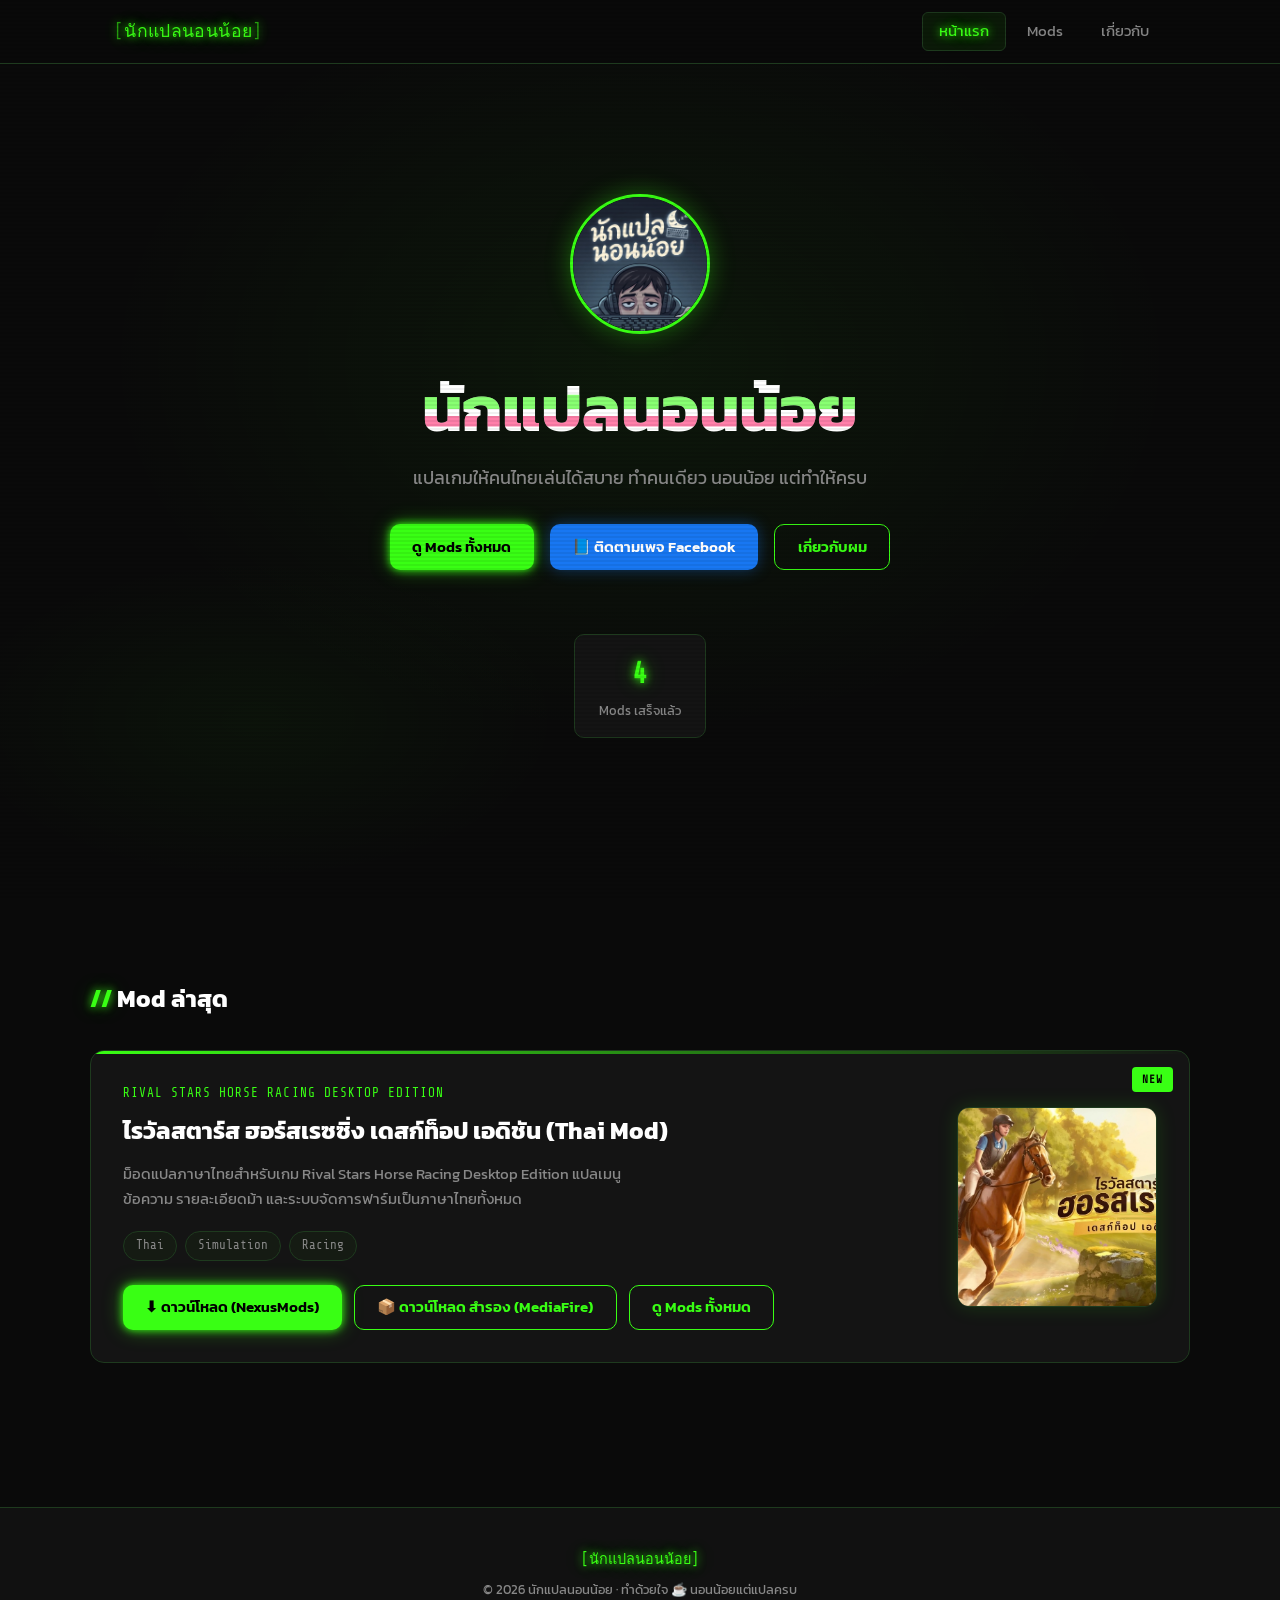
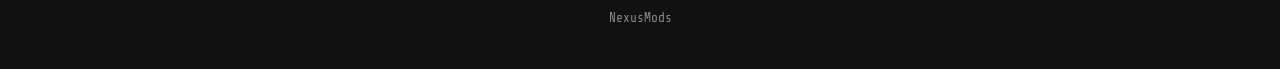
==== index.html @ def5b4ba "Add game" ====
<!doctype html>
<html lang="th">
<head>
  <meta charset="UTF-8">
  <meta name="viewport" content="width=device-width, initial-scale=1">
  <title>นักแปลนอนน้อย | Thai Mod Collection</title>
  <meta name="description" content="รวม Mod ภาษาไทยโดย นักแปลนอนน้อย — แปลเกมให้คนไทยเล่นได้สบาย">
  <meta property="og:title" content="นักแปลนอนน้อย | Thai Mod Collection">
  <meta property="og:description" content="รวม Mod ภาษาไทยโดย นักแปลนอนน้อย">
  <link rel="preconnect" href="https://fonts.googleapis.com">
  <link href="https://fonts.googleapis.com/css2?family=Kanit:wght@300;400;600;700&family=Share+Tech+Mono&display=swap" rel="stylesheet">
  <link rel="stylesheet" href="assets/style.css">
</head>
<body>

  <!-- Scanline overlay -->
  <div class="scanlines" aria-hidden="true"></div>

  <!-- Navbar -->
  <nav id="navbar">
    <div class="nav-inner">
      <a href="index.html" class="nav-logo">
        <span class="logo-bracket">[</span>นักแปลนอนน้อย<span class="logo-bracket">]</span>
      </a>
      <button class="hamburger" id="hamburger" aria-label="เมนู" aria-expanded="false">
        <span></span><span></span><span></span>
      </button>
      <ul class="nav-links" id="nav-links">
        <li><a href="index.html" class="active" id="nav-home">หน้าแรก</a></li>
        <li><a href="mods.html" id="nav-mods">Mods</a></li>
        <li><a href="about.html" id="nav-about">เกี่ยวกับ</a></li>
      </ul>
    </div>
  </nav>

  <!-- Hero -->
  <header class="hero">
    <div class="hero-glitch-bg" aria-hidden="true"></div>
    <div class="hero-content">
      <div class="hero-avatar">
        <div class="avatar-ring">
          <img src="assets/profile.png" alt="นักแปลนอนน้อย" class="avatar-img">
        </div>
      </div>
      <h1 class="hero-title glitch" data-text="นักแปลนอนน้อย">นักแปลนอนน้อย</h1>
      <p class="hero-subtitle">แปลเกมให้คนไทยเล่นได้สบาย ทำคนเดียว นอนน้อย แต่ทำให้ครบ</p>
      <div class="hero-cta">
        <a href="mods.html" class="btn btn-primary" id="hero-mods-btn">ดู Mods ทั้งหมด</a>
        <a href="https://www.facebook.com/profile.php?id=61592087018204&locale=th_TH" target="_blank" rel="noopener" class="btn btn-facebook" id="hero-fb-btn">
          📘 ติดตามเพจ Facebook
        </a>
        <a href="about.html" class="btn btn-outline" id="hero-about-btn">เกี่ยวกับผม</a>
      </div>
    </div>
    <div class="hero-stats" aria-label="สถิติ">
      <div class="stat-box">
        <span class="stat-num">4</span>
        <span class="stat-label">Mods เสร็จแล้ว</span>
      </div>
    </div>
  </header>

  <!-- Featured Mod -->
  <section class="section" id="featured">
    <div class="container">
      <h2 class="section-title"><span class="neon">//</span> Mod ล่าสุด</h2>
      <div class="featured-card">
        <div class="fc-badge">NEW</div>
        <div class="fc-body">
          <p class="fc-game">Rival Stars Horse Racing Desktop Edition</p>
          <h3 class="fc-title">ไรวัลสตาร์ส ฮอร์สเรซซิ่ง เดสก์ท็อป เอดิชัน (Thai Mod)</h3>
          <p class="fc-desc">ม็อดแปลภาษาไทยสำหรับเกม Rival Stars Horse Racing Desktop Edition แปลเมนู ข้อความ รายละเอียดม้า และระบบจัดการฟาร์มเป็นภาษาไทยทั้งหมด</p>
          <div class="fc-tags">
            <span class="tag">Thai</span>
            <span class="tag">Simulation</span>
            <span class="tag">Racing</span>
          </div>
          <div class="fc-actions">
            <a href="https://www.nexusmods.com/mods/1?game_id=10056&published=1"
               target="_blank" rel="noopener" class="btn btn-primary" id="featured-download-btn">
              ⬇ ดาวน์โหลด (NexusMods)
            </a>
            <a href="https://www.mediafire.com/file/6haj1irddgx75v2/RivalStars_ThaiMod_v1.0_Full.zip/file"
               target="_blank" rel="noopener" class="btn btn-outline" id="featured-mediafire-btn">
              📦 ดาวน์โหลด สำรอง (MediaFire)
            </a>
            <a href="mods.html" class="btn btn-outline" id="featured-detail-btn">ดู Mods ทั้งหมด</a>
          </div>
        </div>
        <div class="fc-img-wrap">
          <img src="assets/rival-stars-cover.jpg" alt="ไรวัลสตาร์ส ฮอร์สเรซซิ่ง เดสก์ท็อป เอดิชัน" class="fc-cover-img" loading="lazy">
        </div>
      </div>
    </div>
  </section>

  <!-- Footer -->
  <footer id="site-footer">
    <div class="container footer-inner">
      <p class="footer-brand">[นักแปลนอนน้อย]</p>
      <p class="footer-copy">© 2026 นักแปลนอนน้อย · ทำด้วยใจ ☕ นอนน้อยแต่แปลครบ</p>
      <div class="footer-links">
        <a href="https://www.nexusmods.com/users/YOUR_NEXUS_ID" target="_blank" rel="noopener">NexusMods</a>
      </div>
    </div>
  </footer>

  <script src="assets/script.js"></script>
</body>
</html>
---- assets/style.css ----
/* ===================================================
   นักแปลนอนน้อย — Cyberpunk Neon Green Theme
   =================================================== */

/* ---------- CSS Variables ---------- */
:root {
  --neon: #39ff14;
  --neon-dim: #1aad00;
  --neon-glow: 0 0 8px #39ff14, 0 0 20px #39ff1466;
  --bg: #0a0a0a;
  --bg2: #111111;
  --bg3: #181818;
  --card: #141414;
  --border: #1e3a1e;
  --text: #e0e0e0;
  --text-dim: #888;
  --radius: 10px;
  --nav-h: 64px;
  --font-thai: 'Kanit', sans-serif;
  --font-mono: 'Share Tech Mono', monospace;
  --transition: 0.25s ease;
}

/* ---------- Reset & Base ---------- */
*, *::before, *::after { box-sizing: border-box; margin: 0; padding: 0; }

html { scroll-behavior: smooth; }

body {
  font-family: var(--font-thai);
  background: var(--bg);
  color: var(--text);
  min-height: 100vh;
  overflow-x: hidden;
  line-height: 1.6;
}

/* Scanlines effect */
.scanlines {
  position: fixed;
  inset: 0;
  background: repeating-linear-gradient(
    0deg,
    transparent,
    transparent 2px,
    rgba(0,0,0,0.06) 2px,
    rgba(0,0,0,0.06) 4px
  );
  pointer-events: none;
  z-index: 9999;
}

a { color: inherit; text-decoration: none; }
img { max-width: 100%; display: block; }

/* ---------- Typography ---------- */
.neon {
  color: var(--neon);
  text-shadow: var(--neon-glow);
}

/* ---------- Navbar ---------- */
#navbar {
  position: fixed;
  top: 0; left: 0; right: 0;
  height: var(--nav-h);
  background: rgba(10,10,10,0.92);
  backdrop-filter: blur(12px);
  border-bottom: 1px solid var(--border);
  z-index: 1000;
}

.nav-inner {
  max-width: 1100px;
  margin: 0 auto;
  padding: 0 1.5rem;
  height: 100%;
  display: flex;
  align-items: center;
  justify-content: space-between;
}

.nav-logo {
  font-family: var(--font-mono);
  font-size: 1.1rem;
  letter-spacing: 0.02em;
  color: var(--neon);
  text-shadow: var(--neon-glow);
  transition: opacity var(--transition);
}
.nav-logo:hover { opacity: 0.8; }
.logo-bracket { opacity: 0.6; }

.nav-links {
  display: flex;
  list-style: none;
  gap: 0.25rem;
}

.nav-links a {
  display: block;
  padding: 0.4rem 1rem;
  border-radius: 6px;
  font-weight: 400;
  font-size: 0.95rem;
  color: var(--text-dim);
  transition: color var(--transition), background var(--transition);
  border: 1px solid transparent;
}
.nav-links a:hover,
.nav-links a.active {
  color: var(--neon);
  background: rgba(57,255,20,0.07);
  border-color: var(--border);
  text-shadow: var(--neon-glow);
}

/* Hamburger */
.hamburger {
  display: none;
  flex-direction: column;
  gap: 5px;
  background: none;
  border: none;
  cursor: pointer;
  padding: 4px;
}
.hamburger span {
  display: block;
  width: 24px;
  height: 2px;
  background: var(--neon);
  border-radius: 2px;
  transition: transform var(--transition), opacity var(--transition);
}
.hamburger.open span:nth-child(1) { transform: translateY(7px) rotate(45deg); }
.hamburger.open span:nth-child(2) { opacity: 0; }
.hamburger.open span:nth-child(3) { transform: translateY(-7px) rotate(-45deg); }

/* ---------- Buttons ---------- */
.btn {
  display: inline-flex;
  align-items: center;
  gap: 0.4rem;
  padding: 0.6rem 1.4rem;
  border-radius: var(--radius);
  font-family: var(--font-thai);
  font-size: 0.95rem;
  font-weight: 600;
  cursor: pointer;
  transition: all var(--transition);
  border: none;
  text-decoration: none;
  white-space: nowrap;
}

.btn-primary {
  background: var(--neon);
  color: #000;
  box-shadow: var(--neon-glow);
}
.btn-primary:hover {
  background: #fff;
  box-shadow: 0 0 12px #fff8, 0 0 30px #39ff1466;
  transform: translateY(-2px);
}

.btn-outline {
  background: transparent;
  color: var(--neon);
  border: 1px solid var(--neon);
  box-shadow: inset 0 0 0 0 var(--neon);
}
.btn-outline:hover {
  background: rgba(57,255,20,0.1);
  box-shadow: var(--neon-glow);
  transform: translateY(-2px);
}

.btn-facebook {
  background: #1877f2;
  color: #fff;
  box-shadow: 0 0 15px rgba(24,119,242,0.4);
}
.btn-facebook:hover {
  background: #166fe5;
  box-shadow: 0 0 25px rgba(24,119,242,0.6);
  color: #fff;
  transform: translateY(-2px);
}

.btn-sm { padding: 0.4rem 0.9rem; font-size: 0.88rem; }

/* ---------- Hero ---------- */
.hero {
  min-height: 100vh;
  display: flex;
  flex-direction: column;
  justify-content: center;
  align-items: center;
  text-align: center;
  padding: calc(var(--nav-h) + 2rem) 1.5rem 4rem;
  position: relative;
  overflow: hidden;
}

.hero-glitch-bg {
  position: absolute;
  inset: 0;
  background:
    radial-gradient(ellipse 60% 60% at 50% 40%, rgba(57,255,20,0.06) 0%, transparent 70%),
    radial-gradient(ellipse 40% 30% at 20% 80%, rgba(57,255,20,0.04) 0%, transparent 60%);
  pointer-events: none;
}

.hero-content { position: relative; z-index: 1; max-width: 700px; }

.hero-avatar {
  margin: 0 auto 1.5rem;
  display: flex;
  justify-content: center;
  align-items: center;
  opacity: 0;
  animation: fadeUp 0.6s ease forwards 0.1s;
}
.hero-avatar .avatar-ring {
  width: 140px;
  height: 140px;
  border: 3px solid var(--neon);
  border-radius: 50%;
  overflow: hidden;
  box-shadow: 0 0 25px rgba(57,255,20,0.35);
  animation: ringPulse 3s ease-in-out infinite;
}
.about-banner-img {
  width: 100%;
  max-width: 280px;
  height: auto;
  border-radius: 14px;
  border: 2px solid var(--neon);
  box-shadow: 0 0 20px rgba(57,255,20,0.2);
  margin-bottom: 1rem;
}

.hero-tag {
  font-family: var(--font-mono);
  color: var(--neon);
  font-size: 0.9rem;
  letter-spacing: 0.1em;
  margin-bottom: 1rem;
  opacity: 0;
  animation: fadeUp 0.6s ease forwards 0.2s;
}

/* Glitch title */
.hero-title {
  font-size: clamp(2.2rem, 7vw, 4rem);
  font-weight: 700;
  color: #fff;
  line-height: 1.1;
  position: relative;
  margin-bottom: 1.25rem;
  opacity: 0;
  animation: fadeUp 0.6s ease forwards 0.4s;
}

.glitch::before,
.glitch::after {
  content: attr(data-text);
  position: absolute;
  left: 0; top: 0;
  width: 100%;
  pointer-events: none;
}
.glitch::before {
  color: var(--neon);
  clip-path: polygon(0 30%, 100% 30%, 100% 50%, 0 50%);
  animation: glitch1 4s infinite step-start;
  opacity: 0.6;
}
.glitch::after {
  color: #ff0055;
  clip-path: polygon(0 60%, 100% 60%, 100% 75%, 0 75%);
  animation: glitch2 4s infinite step-start;
  opacity: 0.5;
}

@keyframes glitch1 {
  0%,90%,100% { transform: none; }
  91% { transform: translateX(-3px); }
  93% { transform: translateX(3px); }
  95% { transform: none; }
}
@keyframes glitch2 {
  0%,88%,100% { transform: none; }
  89% { transform: translateX(3px); }
  91% { transform: translateX(-3px); }
  93% { transform: none; }
}

.hero-subtitle {
  font-size: 1.1rem;
  color: var(--text-dim);
  max-width: 520px;
  margin: 0 auto 2rem;
  opacity: 0;
  animation: fadeUp 0.6s ease forwards 0.6s;
}

.hero-cta {
  display: flex;
  gap: 1rem;
  justify-content: center;
  flex-wrap: wrap;
  opacity: 0;
  animation: fadeUp 0.6s ease forwards 0.8s;
}

.hero-stats {
  display: flex;
  gap: 2rem;
  justify-content: center;
  flex-wrap: wrap;
  margin-top: 4rem;
  position: relative;
  z-index: 1;
  opacity: 0;
  animation: fadeUp 0.6s ease forwards 1s;
}

.stat-box {
  display: flex;
  flex-direction: column;
  align-items: center;
  gap: 0.25rem;
  padding: 1rem 1.5rem;
  background: var(--card);
  border: 1px solid var(--border);
  border-radius: var(--radius);
  min-width: 100px;
  transition: border-color var(--transition), box-shadow var(--transition);
}
.stat-box:hover {
  border-color: var(--neon);
  box-shadow: 0 0 12px rgba(57,255,20,0.15);
}

.stat-num {
  font-family: var(--font-mono);
  font-size: 1.8rem;
  font-weight: 700;
  color: var(--neon);
  text-shadow: var(--neon-glow);
}
.stat-label { font-size: 0.8rem; color: var(--text-dim); text-align: center; }

/* ---------- Sections ---------- */
.section {
  padding: 5rem 1.5rem;
}

.container {
  max-width: 1100px;
  margin: 0 auto;
}

.section-title {
  font-size: 1.5rem;
  font-weight: 700;
  margin-bottom: 2rem;
  color: #fff;
}

/* ---------- Featured Card ---------- */
.featured-card {
  position: relative;
  display: grid;
  grid-template-columns: 1fr auto;
  gap: 2rem;
  background: var(--card);
  border: 1px solid var(--border);
  border-radius: 14px;
  padding: 2rem;
  overflow: hidden;
  transition: border-color var(--transition), box-shadow var(--transition);
}
.featured-card::before {
  content: '';
  position: absolute;
  top: 0; left: 0; right: 0;
  height: 3px;
  background: linear-gradient(90deg, var(--neon), transparent);
  border-radius: 14px 14px 0 0;
}
.featured-card:hover {
  border-color: var(--neon);
  box-shadow: 0 0 24px rgba(57,255,20,0.1);
}

.fc-badge {
  position: absolute;
  top: 1rem; right: 1rem;
  background: var(--neon);
  color: #000;
  font-family: var(--font-mono);
  font-size: 0.7rem;
  font-weight: 700;
  padding: 0.2rem 0.6rem;
  border-radius: 4px;
  letter-spacing: 0.1em;
}

.fc-game {
  font-family: var(--font-mono);
  font-size: 0.8rem;
  color: var(--neon);
  text-transform: uppercase;
  letter-spacing: 0.08em;
  margin-bottom: 0.5rem;
}

.fc-title {
  font-size: 1.5rem;
  font-weight: 700;
  color: #fff;
  margin-bottom: 0.75rem;
}

.fc-desc {
  color: var(--text-dim);
  font-size: 0.95rem;
  margin-bottom: 1.25rem;
  max-width: 500px;
}

.fc-tags {
  display: flex;
  flex-wrap: wrap;
  gap: 0.5rem;
  margin-bottom: 1.5rem;
}

.tag {
  font-size: 0.78rem;
  padding: 0.25rem 0.75rem;
  border: 1px solid var(--border);
  border-radius: 999px;
  color: var(--text-dim);
  font-family: var(--font-mono);
  background: rgba(57,255,20,0.03);
  transition: all var(--transition);
}
.tag:hover {
  border-color: var(--neon);
  color: var(--neon);
}

.fc-actions { display: flex; gap: 0.75rem; flex-wrap: wrap; }

.fc-img-wrap { display: flex; align-items: center; justify-content: center; }
.fc-img-placeholder {
  width: 160px;
  height: 160px;
  border: 1px dashed var(--border);
  border-radius: 12px;
  display: flex;
  flex-direction: column;
  align-items: center;
  justify-content: center;
  gap: 0.5rem;
  background: var(--bg3);
}
.game-icon { font-size: 3.5rem; }
.game-icon-label {
  font-family: var(--font-mono);
  font-size: 0.7rem;
  color: var(--text-dim);
}

/* ---------- Page Header (inner pages) ---------- */
.page-header {
  padding: calc(var(--nav-h) + 3rem) 1.5rem 2rem;
  border-bottom: 1px solid var(--border);
  background: linear-gradient(180deg, rgba(57,255,20,0.04) 0%, transparent 100%);
}
.page-header-title {
  font-size: 2rem;
  font-weight: 700;
  color: #fff;
  margin-bottom: 0.5rem;
}
.page-header-sub { color: var(--text-dim); font-size: 1rem; }

/* ---------- Filter Bar ---------- */
.filter-bar {
  display: flex;
  flex-wrap: wrap;
  gap: 0.5rem;
  margin-bottom: 2.5rem;
}
.filter-btn {
  padding: 0.4rem 1.1rem;
  border-radius: 999px;
  border: 1px solid var(--border);
  background: transparent;
  color: var(--text-dim);
  cursor: pointer;
  font-family: var(--font-thai);
  font-size: 0.9rem;
  transition: all var(--transition);
}
.filter-btn.active,
.filter-btn:hover {
  border-color: var(--neon);
  color: var(--neon);
  background: rgba(57,255,20,0.07);
  box-shadow: 0 0 8px rgba(57,255,20,0.15);
}

/* ---------- Mods Grid ---------- */
.mods-grid {
  display: grid;
  grid-template-columns: repeat(auto-fill, minmax(280px, 1fr));
  gap: 1.5rem;
}

.mod-card {
  background: var(--card);
  border: 1px solid var(--border);
  border-radius: 12px;
  overflow: hidden;
  display: flex;
  flex-direction: column;
  transition: border-color var(--transition), box-shadow var(--transition), transform var(--transition);
}
.mod-card:hover {
  border-color: var(--neon);
  box-shadow: 0 0 20px rgba(57,255,20,0.12);
  transform: translateY(-4px);
}

.mc-header {
  display: flex;
  align-items: center;
  justify-content: space-between;
  padding: 1rem 1rem 0;
}
.mc-icon { font-size: 2.5rem; }
.mc-badge {
  font-family: var(--font-mono);
  font-size: 0.72rem;
  padding: 0.2rem 0.55rem;
  border: 1px solid var(--neon);
  border-radius: 4px;
  color: var(--neon);
  background: rgba(57,255,20,0.05);
}

.mc-body { padding: 0.75rem 1rem 0.5rem; flex: 1; }
.mc-game {
  font-family: var(--font-mono);
  font-size: 0.73rem;
  color: var(--neon);
  text-transform: uppercase;
  letter-spacing: 0.07em;
  margin-bottom: 0.3rem;
}
.mc-title {
  font-size: 1.05rem;
  font-weight: 600;
  color: #fff;
  margin-bottom: 0.5rem;
}
.mc-desc { font-size: 0.88rem; color: var(--text-dim); margin-bottom: 0.75rem; }
.mc-tags { display: flex; flex-wrap: wrap; gap: 0.4rem; }

.mc-footer {
  display: flex;
  align-items: center;
  justify-content: space-between;
  padding: 0.75rem 1rem 1rem;
  border-top: 1px solid var(--border);
  margin-top: 0.5rem;
}
.mc-source {
  font-family: var(--font-mono);
  font-size: 0.72rem;
  color: var(--text-dim);
}

/* Cover images */
.fc-cover-img {
  width: 200px;
  height: 200px;
  object-fit: cover;
  border-radius: 12px;
  border: 1px solid var(--border);
  box-shadow: 0 0 20px rgba(57,255,20,0.15);
}

.mc-cover-img {
  width: 100%;
  height: 160px;
  object-fit: cover;
  border-radius: 8px 8px 0 0;
  display: block;
}

.mc-header:has(.mc-cover-img) {
  padding: 0;
  position: relative;
}
.mc-header:has(.mc-cover-img) .mc-badge {
  position: absolute;
  top: 0.5rem;
  right: 0.5rem;
}

/* Avatar image */
.avatar-img {
  width: 100%;
  height: 100%;
  object-fit: cover;
  border-radius: 50%;
}

/* Coming soon card */
.mod-card--soon {
  border-style: dashed;
  min-height: 220px;
  cursor: default;
}
.mod-card--soon:hover {
  border-color: var(--border);
  box-shadow: none;
  transform: none;
}
.mc-soon-inner {
  flex: 1;
  display: flex;
  flex-direction: column;
  align-items: center;
  justify-content: center;
  padding: 2rem;
  text-align: center;
}
.mc-soon-icon { font-size: 2.5rem; margin-bottom: 0.75rem; opacity: 0.5; }
.mc-soon-text {
  color: var(--text-dim);
  font-size: 0.9rem;
}
.mc-soon-text span { color: var(--neon); opacity: 0.7; }

/* ---------- About ---------- */
.about-grid {
  display: grid;
  grid-template-columns: 220px 1fr;
  gap: 3rem;
  align-items: start;
}

.about-avatar { text-align: center; }
.avatar-ring {
  width: 160px;
  height: 160px;
  border: 2px solid var(--neon);
  border-radius: 50%;
  margin: 0 auto 1rem;
  display: flex;
  align-items: center;
  justify-content: center;
  box-shadow: 0 0 20px rgba(57,255,20,0.25), inset 0 0 20px rgba(57,255,20,0.05);
  animation: ringPulse 3s ease-in-out infinite;
}
@keyframes ringPulse {
  0%, 100% { box-shadow: 0 0 20px rgba(57,255,20,0.25), inset 0 0 20px rgba(57,255,20,0.05); }
  50% { box-shadow: 0 0 35px rgba(57,255,20,0.45), inset 0 0 20px rgba(57,255,20,0.08); }
}
.avatar-inner { font-size: 4rem; }
.avatar-name { font-weight: 600; color: #fff; font-size: 1.1rem; }
.avatar-sub { font-family: var(--font-mono); font-size: 0.78rem; color: var(--neon); margin-top: 0.25rem; }

.about-heading { font-size: 1.8rem; font-weight: 700; color: #fff; margin-bottom: 1rem; }
.about-text p { color: var(--text-dim); margin-bottom: 0.75rem; }
.about-text strong.neon { font-weight: 700; }

.about-pills {
  display: flex;
  flex-wrap: wrap;
  gap: 0.5rem;
  margin: 1.25rem 0;
}
.pill {
  padding: 0.35rem 0.9rem;
  background: rgba(57,255,20,0.07);
  border: 1px solid var(--border);
  border-radius: 999px;
  font-size: 0.85rem;
  color: var(--text);
}

.about-links { display: flex; gap: 0.75rem; flex-wrap: wrap; margin-top: 1rem; }

/* ---------- Footer ---------- */
#site-footer {
  border-top: 1px solid var(--border);
  padding: 2.5rem 1.5rem;
  margin-top: 4rem;
  background: var(--bg2);
}
.footer-inner {
  display: flex;
  flex-direction: column;
  align-items: center;
  gap: 0.5rem;
  text-align: center;
}
.footer-brand {
  font-family: var(--font-mono);
  color: var(--neon);
  font-size: 0.9rem;
  text-shadow: var(--neon-glow);
}
.footer-copy { font-size: 0.82rem; color: var(--text-dim); }
.footer-links { display: flex; gap: 1.25rem; }
.footer-links a {
  font-family: var(--font-mono);
  font-size: 0.8rem;
  color: var(--text-dim);
  transition: color var(--transition);
}
.footer-links a:hover { color: var(--neon); text-shadow: var(--neon-glow); }

/* ---------- Animations ---------- */
@keyframes fadeUp {
  from { opacity: 0; transform: translateY(20px); }
  to   { opacity: 1; transform: translateY(0); }
}

/* ---------- Responsive ---------- */
@media (max-width: 768px) {
  .hamburger { display: flex; }

  .nav-links {
    display: none;
    position: absolute;
    top: var(--nav-h);
    left: 0; right: 0;
    background: rgba(10,10,10,0.97);
    flex-direction: column;
    padding: 1rem;
    border-bottom: 1px solid var(--border);
    backdrop-filter: blur(12px);
  }
  .nav-links.open { display: flex; }
  .nav-links a { padding: 0.75rem 1rem; }

  .featured-card {
    grid-template-columns: 1fr;
  }
  .fc-img-wrap { display: none; }

  .about-grid {
    grid-template-columns: 1fr;
  }
  .about-avatar { margin-bottom: 1rem; }
}

@media (max-width: 480px) {
  .hero-stats { gap: 0.75rem; }
  .stat-box { padding: 0.75rem 1rem; min-width: 80px; }
  .hero-cta { flex-direction: column; align-items: center; }
}
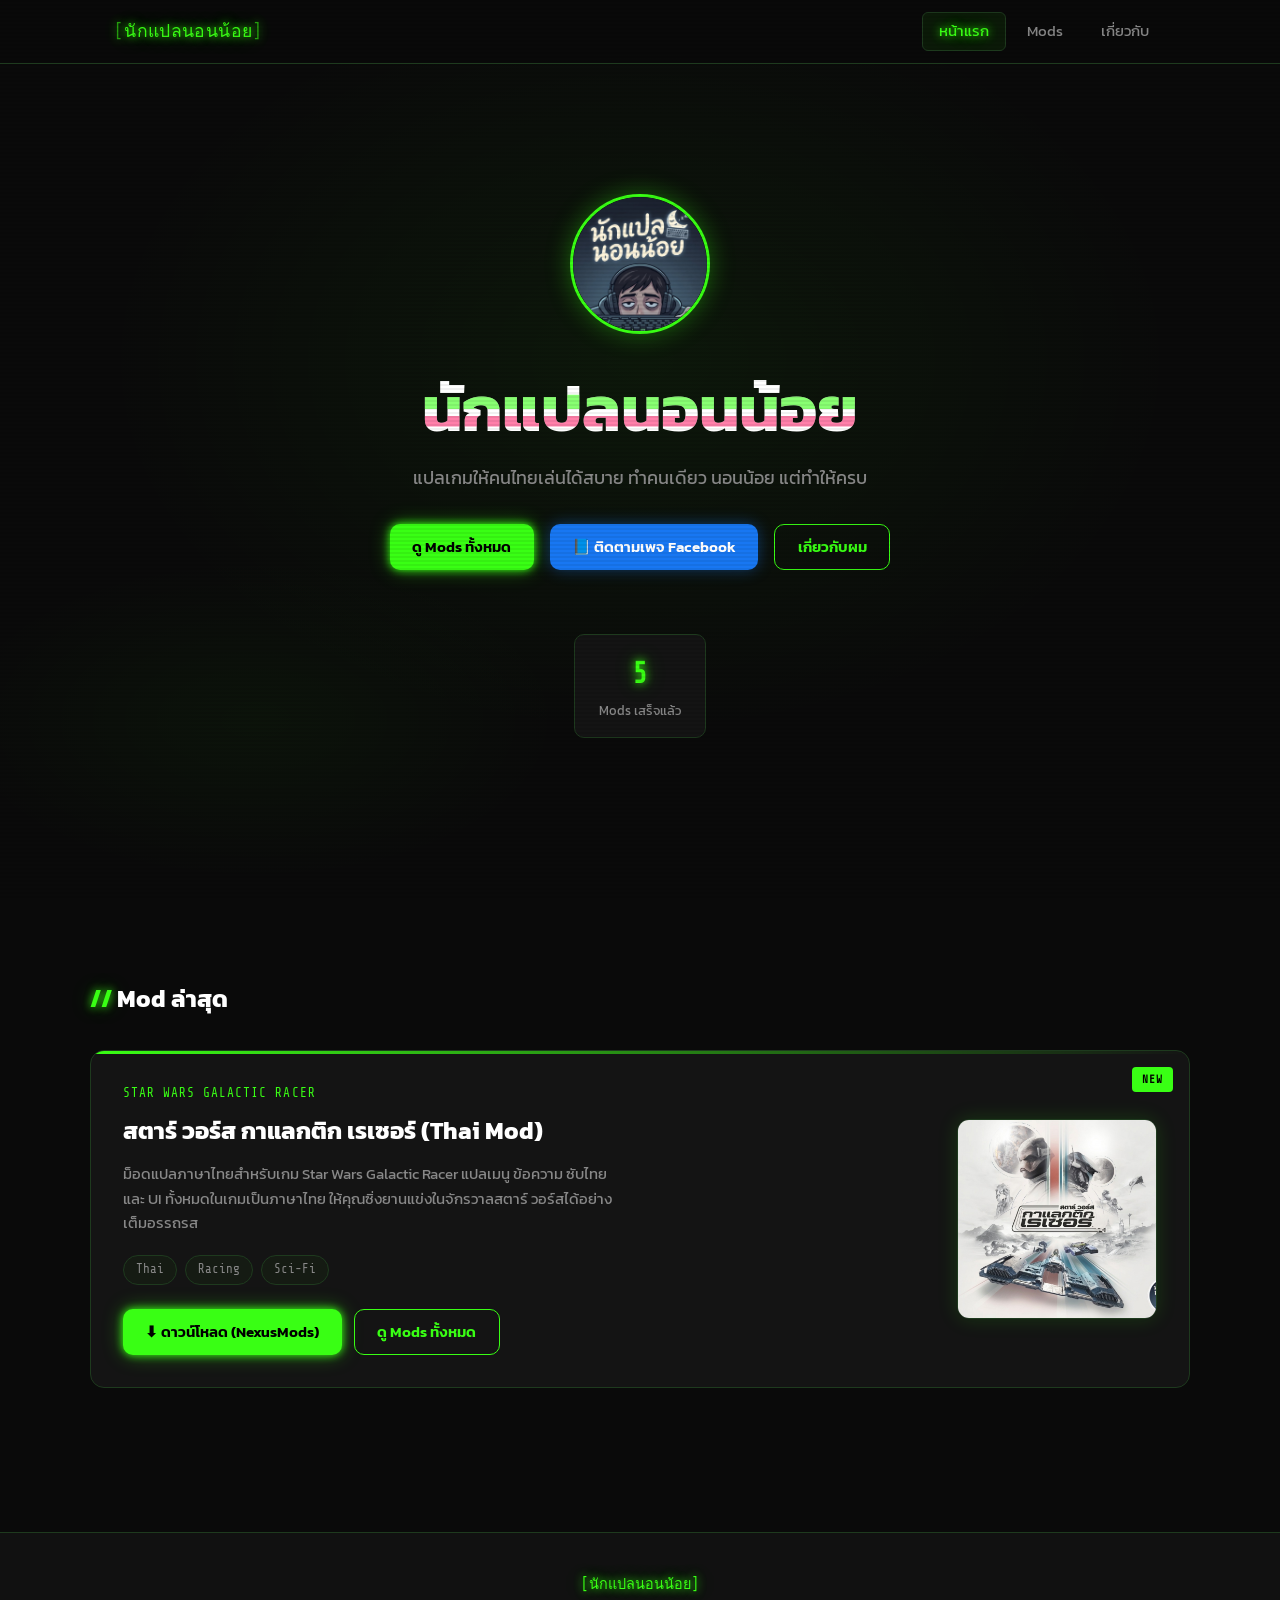
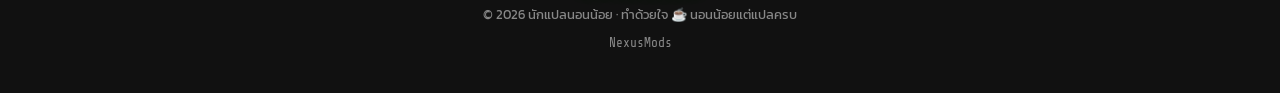
==== commit 2dc105b8: "Add game" ====
--- a/index.html
+++ b/index.html
@@ -54,7 +54,7 @@
     </div>
     <div class="hero-stats" aria-label="สถิติ">
       <div class="stat-box">
-        <span class="stat-num">4</span>
+        <span class="stat-num">5</span>
         <span class="stat-label">Mods เสร็จแล้ว</span>
       </div>
     </div>
@@ -67,28 +67,24 @@
       <div class="featured-card">
         <div class="fc-badge">NEW</div>
         <div class="fc-body">
-          <p class="fc-game">Rival Stars Horse Racing Desktop Edition</p>
-          <h3 class="fc-title">ไรวัลสตาร์ส ฮอร์สเรซซิ่ง เดสก์ท็อป เอดิชัน (Thai Mod)</h3>
-          <p class="fc-desc">ม็อดแปลภาษาไทยสำหรับเกม Rival Stars Horse Racing Desktop Edition แปลเมนู ข้อความ รายละเอียดม้า และระบบจัดการฟาร์มเป็นภาษาไทยทั้งหมด</p>
+          <p class="fc-game">Star Wars Galactic Racer</p>
+          <h3 class="fc-title">สตาร์ วอร์ส กาแลกติก เรเซอร์ (Thai Mod)</h3>
+          <p class="fc-desc">ม็อดแปลภาษาไทยสำหรับเกม Star Wars Galactic Racer แปลเมนู ข้อความ ซับไทย และ UI ทั้งหมดในเกมเป็นภาษาไทย ให้คุณซิ่งยานแข่งในจักรวาลสตาร์ วอร์สได้อย่างเต็มอรรถรส</p>
           <div class="fc-tags">
             <span class="tag">Thai</span>
-            <span class="tag">Simulation</span>
             <span class="tag">Racing</span>
+            <span class="tag">Sci-Fi</span>
           </div>
           <div class="fc-actions">
-            <a href="https://www.nexusmods.com/mods/1?game_id=10056&published=1"
+            <a href="https://www.nexusmods.com/starwarsgalacticracer/mods/38?published=1"
                target="_blank" rel="noopener" class="btn btn-primary" id="featured-download-btn">
               ⬇ ดาวน์โหลด (NexusMods)
-            </a>
-            <a href="https://www.mediafire.com/file/6haj1irddgx75v2/RivalStars_ThaiMod_v1.0_Full.zip/file"
-               target="_blank" rel="noopener" class="btn btn-outline" id="featured-mediafire-btn">
-              📦 ดาวน์โหลด สำรอง (MediaFire)
             </a>
             <a href="mods.html" class="btn btn-outline" id="featured-detail-btn">ดู Mods ทั้งหมด</a>
           </div>
         </div>
         <div class="fc-img-wrap">
-          <img src="assets/rival-stars-cover.jpg" alt="ไรวัลสตาร์ส ฮอร์สเรซซิ่ง เดสก์ท็อป เอดิชัน" class="fc-cover-img" loading="lazy">
+          <img src="assets/star-wars-galactic-racer-cover.jpg" alt="สตาร์ วอร์ส กาแลกติก เรเซอร์" class="fc-cover-img" loading="lazy">
         </div>
       </div>
     </div>
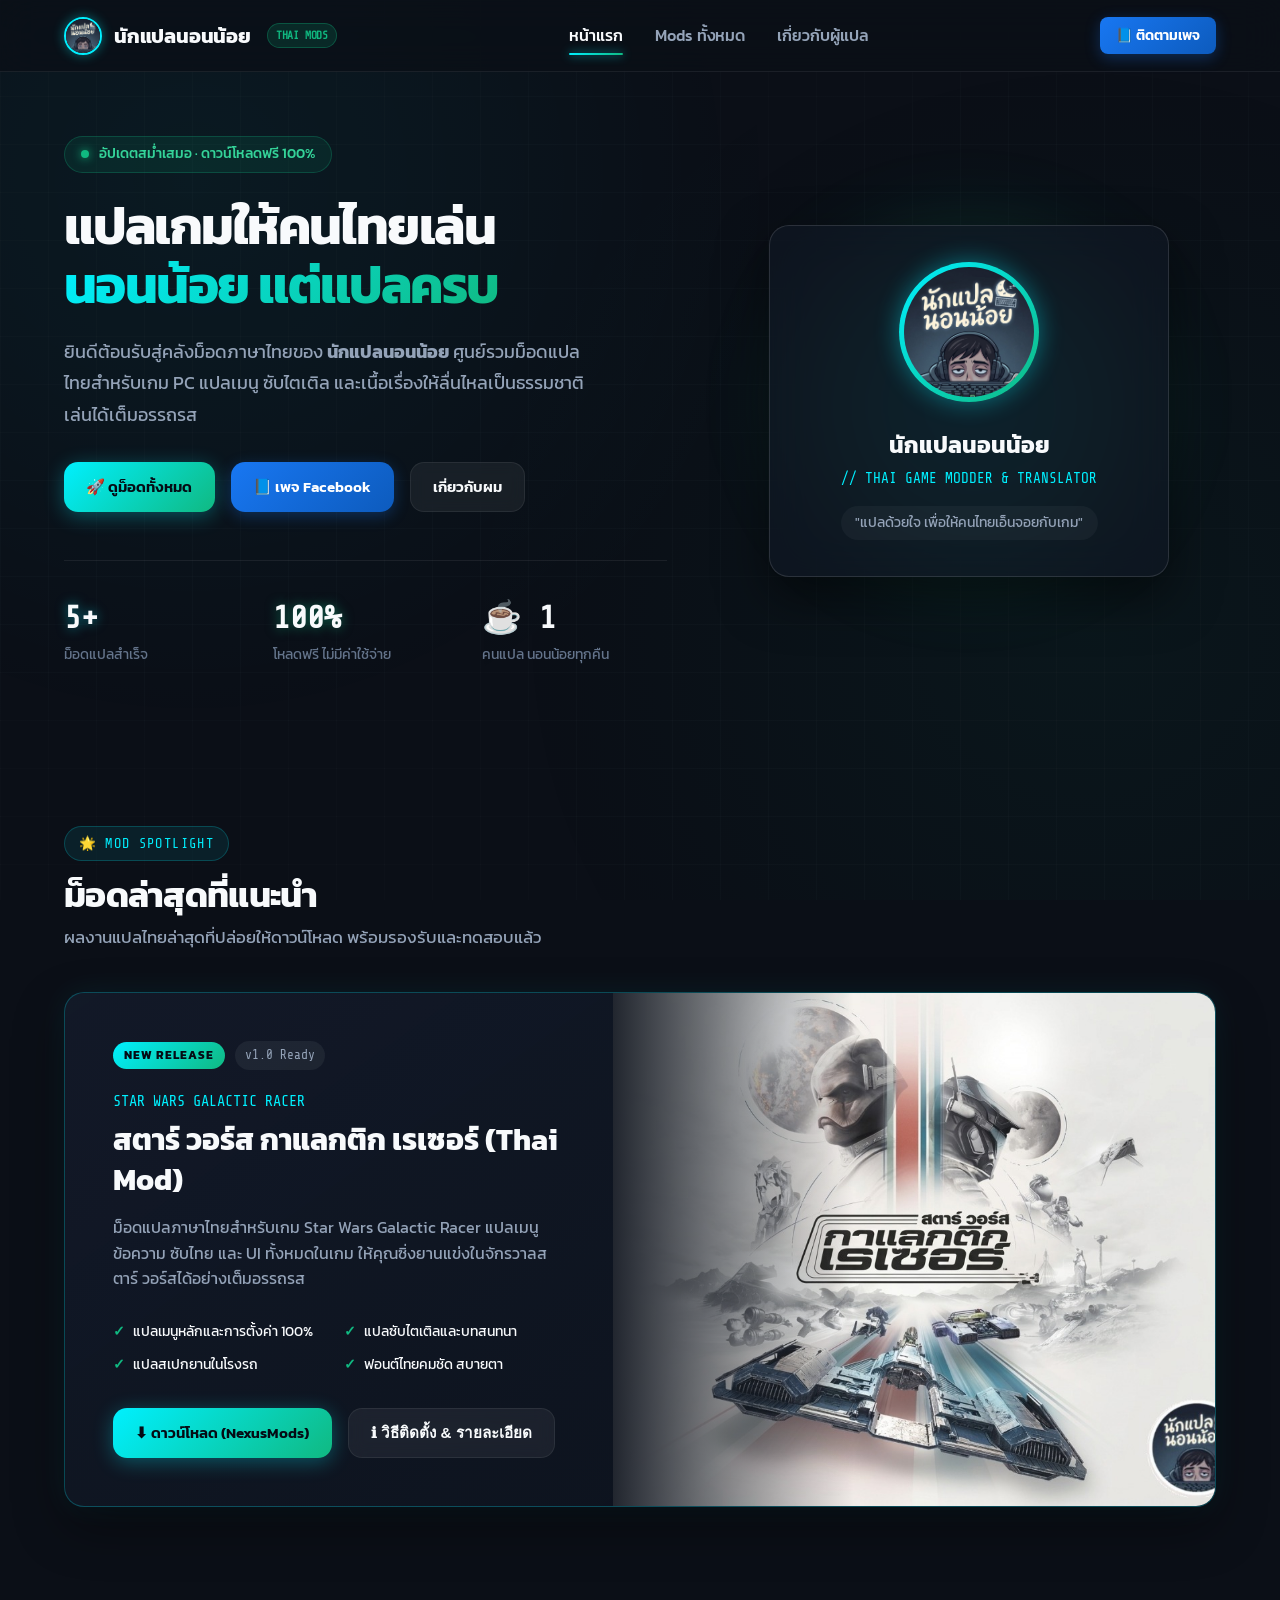
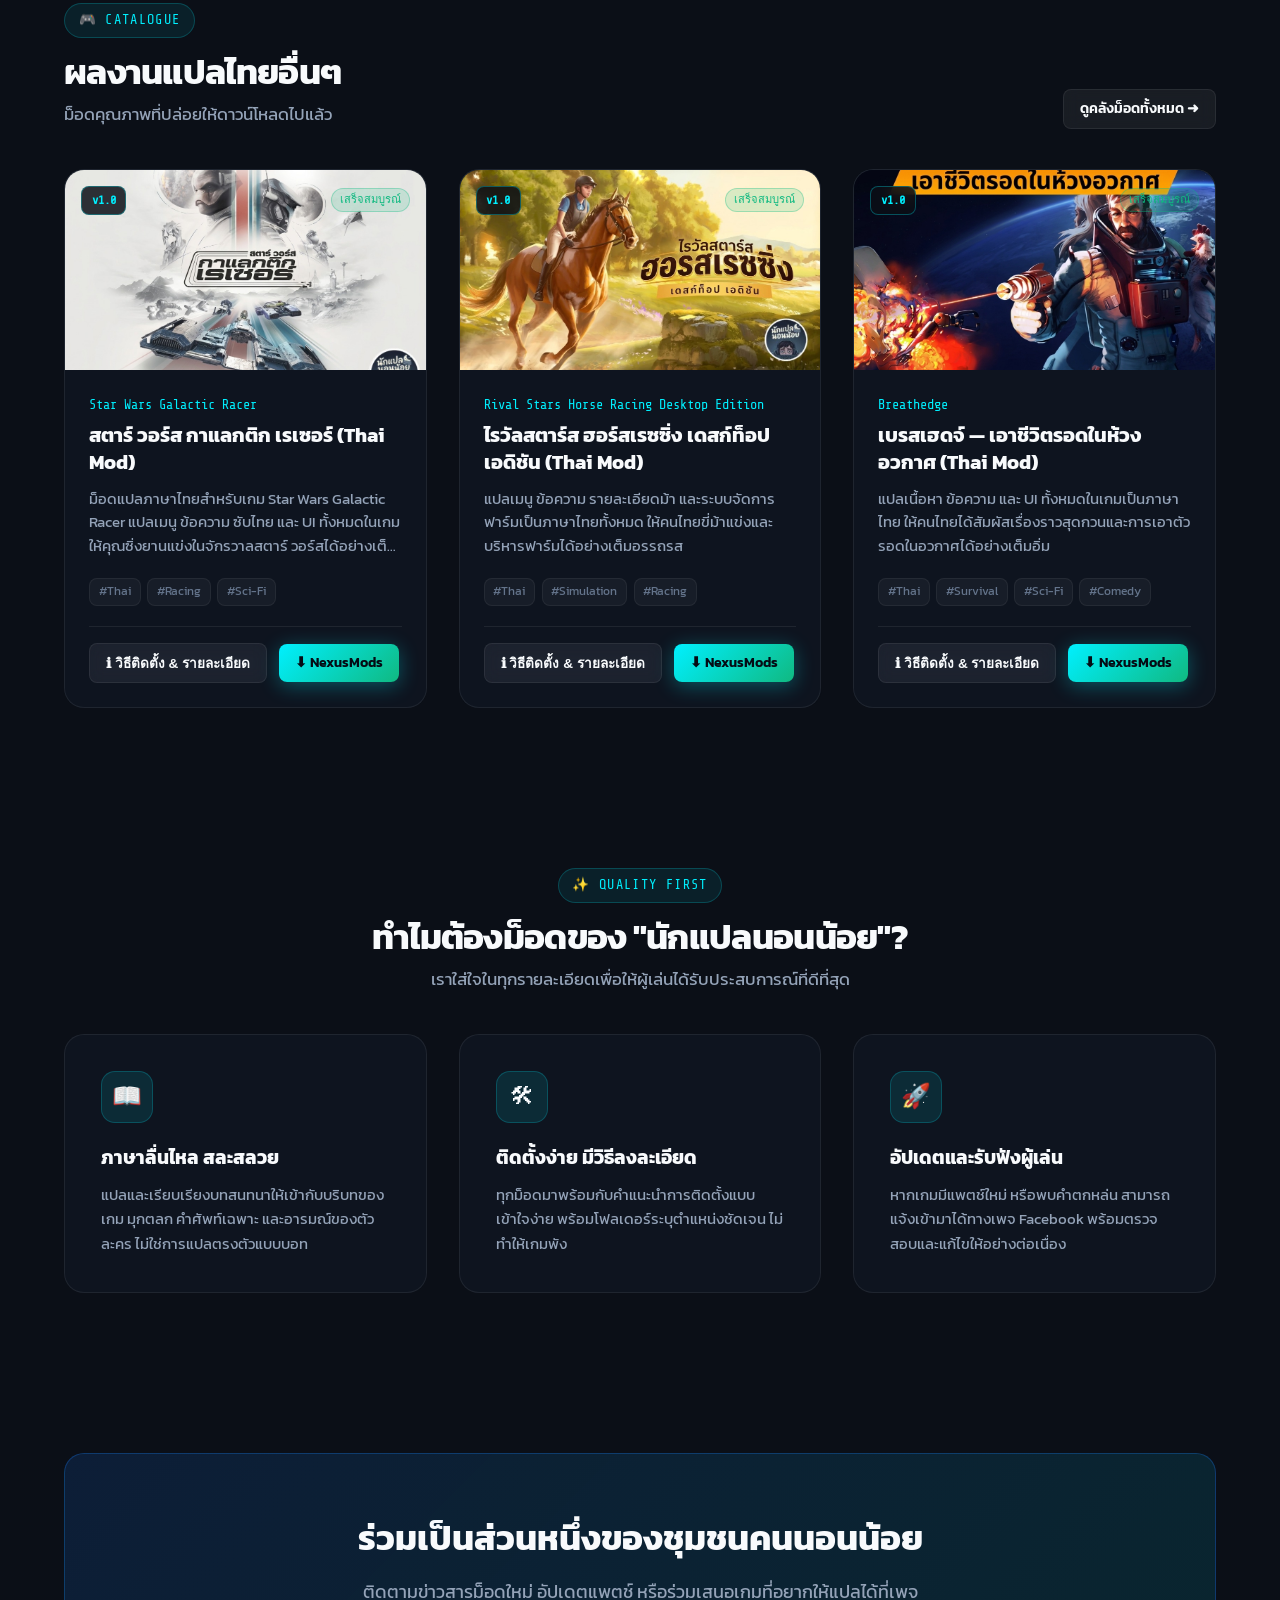
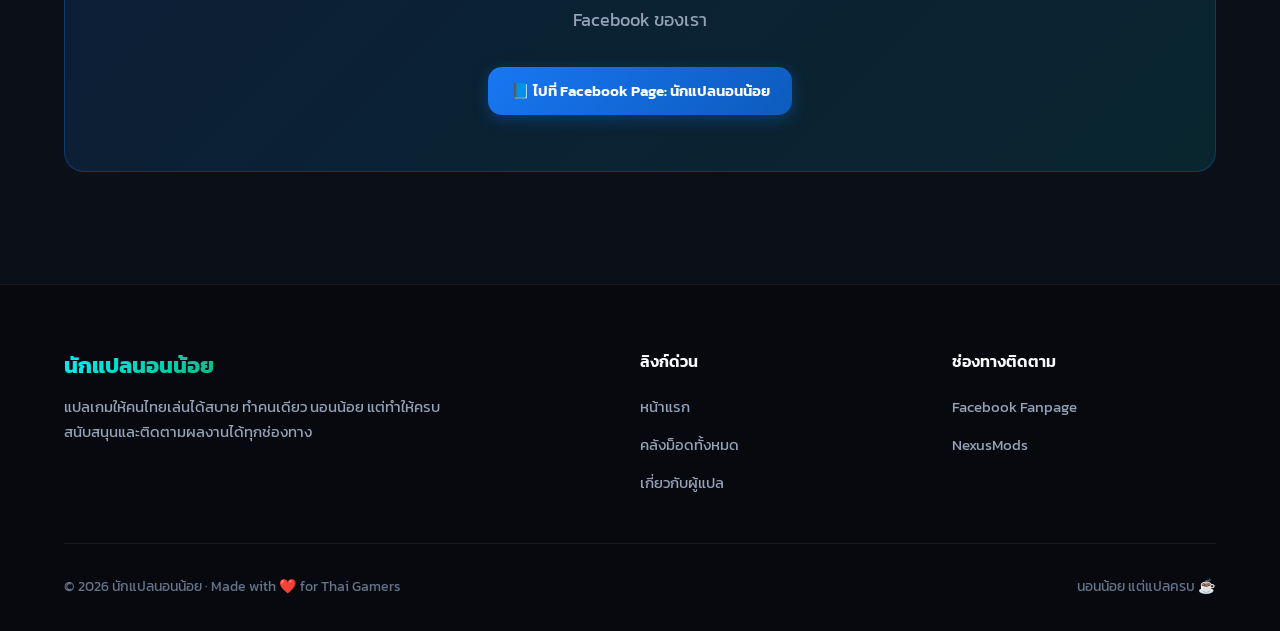
==== commit d8b9cdc2: "Add new model" ====
--- a/index.html
+++ b/index.html
@@ -3,104 +3,294 @@
 <head>
   <meta charset="UTF-8">
   <meta name="viewport" content="width=device-width, initial-scale=1">
-  <title>นักแปลนอนน้อย | Thai Mod Collection</title>
-  <meta name="description" content="รวม Mod ภาษาไทยโดย นักแปลนอนน้อย — แปลเกมให้คนไทยเล่นได้สบาย">
+  <title>นักแปลนอนน้อย | Thai Mod Collection & Game Translation</title>
+  <meta name="description" content="รวมม็อดภาษาไทยคุณภาพโดย นักแปลนอนน้อย — แปลเกมให้คนไทยเล่นได้สบาย แปลเมนู ซับไทย เนื้อเรื่องครบถ้วน ดาวน์โหลดฟรี">
+  
+  <!-- Open Graph -->
   <meta property="og:title" content="นักแปลนอนน้อย | Thai Mod Collection">
-  <meta property="og:description" content="รวม Mod ภาษาไทยโดย นักแปลนอนน้อย">
+  <meta property="og:description" content="รวมม็อดภาษาไทยคุณภาพโดย นักแปลนอนน้อย — แปลเกมให้คนไทยเล่นได้สบาย นอนน้อยแต่แปลครบ">
+  <meta property="og:image" content="assets/profile.png">
+  <meta property="og:type" content="website">
+
+  <!-- Google Fonts -->
   <link rel="preconnect" href="https://fonts.googleapis.com">
-  <link href="https://fonts.googleapis.com/css2?family=Kanit:wght@300;400;600;700&family=Share+Tech+Mono&display=swap" rel="stylesheet">
+  <link rel="preconnect" href="https://fonts.gstatic.com" crossorigin>
+  <link href="https://fonts.googleapis.com/css2?family=Kanit:ital,wght@0,300;0,400;0,500;0,600;0,700;1,400&family=Share+Tech+Mono&display=swap" rel="stylesheet">
+  
+  <!-- Main Stylesheet -->
   <link rel="stylesheet" href="assets/style.css">
 </head>
 <body>
 
-  <!-- Scanline overlay -->
-  <div class="scanlines" aria-hidden="true"></div>
-
-  <!-- Navbar -->
+  <!-- Background Cyber Mesh -->
+  <div class="bg-mesh" aria-hidden="true"></div>
+
+  <!-- Navigation Bar -->
   <nav id="navbar">
-    <div class="nav-inner">
-      <a href="index.html" class="nav-logo">
-        <span class="logo-bracket">[</span>นักแปลนอนน้อย<span class="logo-bracket">]</span>
+    <div class="container nav-container">
+      <a href="index.html" class="nav-brand">
+        <img src="assets/profile.png" alt="นักแปลนอนน้อย" class="brand-avatar">
+        <span>นักแปลนอนน้อย</span>
+        <span class="brand-badge">THAI MODS</span>
       </a>
-      <button class="hamburger" id="hamburger" aria-label="เมนู" aria-expanded="false">
-        <span></span><span></span><span></span>
+
+      <button class="hamburger-btn" id="hamburger" aria-label="เปิดเมนู" aria-expanded="false">
+        ☰
       </button>
-      <ul class="nav-links" id="nav-links">
-        <li><a href="index.html" class="active" id="nav-home">หน้าแรก</a></li>
-        <li><a href="mods.html" id="nav-mods">Mods</a></li>
-        <li><a href="about.html" id="nav-about">เกี่ยวกับ</a></li>
+
+      <ul class="nav-menu" id="nav-menu">
+        <li><a href="index.html" class="nav-link active">หน้าแรก</a></li>
+        <li><a href="mods.html" class="nav-link">Mods ทั้งหมด</a></li>
+        <li><a href="about.html" class="nav-link">เกี่ยวกับผู้แปล</a></li>
       </ul>
+
+      <div class="nav-actions">
+        <a href="https://www.facebook.com/profile.php?id=61592087018204&locale=th_TH" target="_blank" rel="noopener" class="btn btn-facebook btn-sm">
+          📘 ติดตามเพจ
+        </a>
+      </div>
     </div>
   </nav>
 
-  <!-- Hero -->
-  <header class="hero">
-    <div class="hero-glitch-bg" aria-hidden="true"></div>
-    <div class="hero-content">
-      <div class="hero-avatar">
-        <div class="avatar-ring">
-          <img src="assets/profile.png" alt="นักแปลนอนน้อย" class="avatar-img">
-        </div>
-      </div>
-      <h1 class="hero-title glitch" data-text="นักแปลนอนน้อย">นักแปลนอนน้อย</h1>
-      <p class="hero-subtitle">แปลเกมให้คนไทยเล่นได้สบาย ทำคนเดียว นอนน้อย แต่ทำให้ครบ</p>
-      <div class="hero-cta">
-        <a href="mods.html" class="btn btn-primary" id="hero-mods-btn">ดู Mods ทั้งหมด</a>
-        <a href="https://www.facebook.com/profile.php?id=61592087018204&locale=th_TH" target="_blank" rel="noopener" class="btn btn-facebook" id="hero-fb-btn">
-          📘 ติดตามเพจ Facebook
-        </a>
-        <a href="about.html" class="btn btn-outline" id="hero-about-btn">เกี่ยวกับผม</a>
-      </div>
-    </div>
-    <div class="hero-stats" aria-label="สถิติ">
-      <div class="stat-box">
-        <span class="stat-num">5</span>
-        <span class="stat-label">Mods เสร็จแล้ว</span>
+  <!-- Hero Section -->
+  <header class="hero-section">
+    <div class="container hero-grid">
+      <div class="hero-text-content">
+        <div class="hero-status-pill">
+          <span class="pulse-dot"></span>
+          <span>อัปเดตสม่ำเสมอ · ดาวน์โหลดฟรี 100%</span>
+        </div>
+        
+        <h1 class="hero-heading">
+          แปลเกมให้คนไทยเล่น<br>
+          <span class="gradient-text">นอนน้อย แต่แปลครบ</span>
+        </h1>
+        
+        <p class="hero-subheading">
+          ยินดีต้อนรับสู่คลังม็อดภาษาไทยของ <strong>นักแปลนอนน้อย</strong> ศูนย์รวมม็อดแปลไทยสำหรับเกม PC แปลเมนู ซับไตเติล และเนื้อเรื่องให้ลื่นไหลเป็นธรรมชาติ เล่นได้เต็มอรรถรส
+        </p>
+
+        <div class="hero-buttons">
+          <a href="mods.html" class="btn btn-primary">
+            🚀 ดูม็อดทั้งหมด
+          </a>
+          <a href="https://www.facebook.com/profile.php?id=61592087018204&locale=th_TH" target="_blank" rel="noopener" class="btn btn-facebook">
+            📘 เพจ Facebook
+          </a>
+          <a href="about.html" class="btn btn-secondary">
+            เกี่ยวกับผม
+          </a>
+        </div>
+
+        <div class="hero-stats-row">
+          <div class="stat-item">
+            <span class="stat-number neon-cyan">5+</span>
+            <span class="stat-label">ม็อดแปลสำเร็จ</span>
+          </div>
+          <div class="stat-item">
+            <span class="stat-number neon-emerald">100%</span>
+            <span class="stat-label">โหลดฟรี ไม่มีค่าใช้จ่าย</span>
+          </div>
+          <div class="stat-item">
+            <span class="stat-number">☕ 1</span>
+            <span class="stat-label">คนแปล นอนน้อยทุกคืน</span>
+          </div>
+        </div>
+      </div>
+
+      <!-- Hero Visual -->
+      <div class="hero-visual">
+        <div class="avatar-card-wrapper">
+          <div class="avatar-glow-backdrop"></div>
+          <div class="avatar-glass-card">
+            <div class="avatar-image-frame">
+              <img src="assets/profile.png" alt="นักแปลนอนน้อย">
+            </div>
+            <h2 class="avatar-name">นักแปลนอนน้อย</h2>
+            <p class="avatar-role">// THAI GAME MODDER & TRANSLATOR</p>
+            <p class="avatar-bio-pill">"แปลด้วยใจ เพื่อให้คนไทยเอ็นจอยกับเกม"</p>
+          </div>
+        </div>
       </div>
     </div>
   </header>
 
-  <!-- Featured Mod -->
-  <section class="section" id="featured">
-    <div class="container">
-      <h2 class="section-title"><span class="neon">//</span> Mod ล่าสุด</h2>
-      <div class="featured-card">
-        <div class="fc-badge">NEW</div>
-        <div class="fc-body">
-          <p class="fc-game">Star Wars Galactic Racer</p>
-          <h3 class="fc-title">สตาร์ วอร์ส กาแลกติก เรเซอร์ (Thai Mod)</h3>
-          <p class="fc-desc">ม็อดแปลภาษาไทยสำหรับเกม Star Wars Galactic Racer แปลเมนู ข้อความ ซับไทย และ UI ทั้งหมดในเกมเป็นภาษาไทย ให้คุณซิ่งยานแข่งในจักรวาลสตาร์ วอร์สได้อย่างเต็มอรรถรส</p>
-          <div class="fc-tags">
-            <span class="tag">Thai</span>
-            <span class="tag">Racing</span>
-            <span class="tag">Sci-Fi</span>
-          </div>
-          <div class="fc-actions">
-            <a href="https://www.nexusmods.com/starwarsgalacticracer/mods/38?published=1"
-               target="_blank" rel="noopener" class="btn btn-primary" id="featured-download-btn">
+  <!-- Featured Spotlight Section -->
+  <section class="section" id="featured-section">
+    <div class="container">
+      <div class="section-header">
+        <span class="section-tag">🌟 MOD SPOTLIGHT</span>
+        <h2 class="section-title">ม็อดล่าสุดที่แนะนำ</h2>
+        <p class="section-desc">ผลงานแปลไทยล่าสุดที่ปล่อยให้ดาวน์โหลด พร้อมรองรับและทดสอบแล้ว</p>
+      </div>
+
+      <div class="featured-mod-box">
+        <div class="fm-content">
+          <div class="fm-badge-row">
+            <span class="badge-featured">NEW RELEASE</span>
+            <span class="badge-version">v1.0 Ready</span>
+          </div>
+          <p class="fm-game-title">STAR WARS GALACTIC RACER</p>
+          <h3 class="fm-title">สตาร์ วอร์ส กาแลกติก เรเซอร์ (Thai Mod)</h3>
+          <p class="fm-desc">
+            ม็อดแปลภาษาไทยสำหรับเกม Star Wars Galactic Racer แปลเมนู ข้อความ ซับไทย และ UI ทั้งหมดในเกม ให้คุณซิ่งยานแข่งในจักรวาลสตาร์ วอร์สได้อย่างเต็มอรรถรส
+          </p>
+
+          <ul class="fm-highlights-list">
+            <li>แปลเมนูหลักและการตั้งค่า 100%</li>
+            <li>แปลซับไตเติลและบทสนทนา</li>
+            <li>แปลสเปกยานในโรงรถ</li>
+            <li>ฟอนต์ไทยคมชัด สบายตา</li>
+          </ul>
+
+          <div class="fm-actions">
+            <a href="https://www.nexusmods.com/starwarsgalacticracer/mods/38?published=1" target="_blank" rel="noopener" class="btn btn-primary">
               ⬇ ดาวน์โหลด (NexusMods)
             </a>
-            <a href="mods.html" class="btn btn-outline" id="featured-detail-btn">ดู Mods ทั้งหมด</a>
-          </div>
-        </div>
-        <div class="fc-img-wrap">
-          <img src="assets/star-wars-galactic-racer-cover.jpg" alt="สตาร์ วอร์ส กาแลกติก เรเซอร์" class="fc-cover-img" loading="lazy">
-        </div>
-      </div>
-    </div>
-  </section>
+            <button type="button" class="btn btn-secondary open-detail-btn" data-id="star-wars-galactic-racer">
+              ℹ วิธีติดตั้ง & รายละเอียด
+            </button>
+          </div>
+        </div>
+
+        <div class="fm-visual">
+          <img src="assets/star-wars-galactic-racer-cover.jpg" alt="Star Wars Galactic Racer Thai Mod" loading="lazy">
+        </div>
+      </div>
+    </div>
+  </section>
+
+  <!-- Recent Mods Showcase -->
+  <section class="section" id="recent-mods-section" style="padding-top: 1rem;">
+    <div class="container">
+      <div class="section-header" style="display: flex; justify-content: space-between; align-items: flex-end; flex-wrap: wrap; gap: 1rem;">
+        <div>
+          <span class="section-tag">🎮 CATALOGUE</span>
+          <h2 class="section-title">ผลงานแปลไทยอื่นๆ</h2>
+          <p class="section-desc">ม็อดคุณภาพที่ปล่อยให้ดาวน์โหลดไปแล้ว</p>
+        </div>
+        <a href="mods.html" class="btn btn-secondary btn-sm">
+          ดูคลังม็อดทั้งหมด ➜
+        </a>
+      </div>
+
+      <!-- Injected dynamically via script.js -->
+      <div class="mods-grid-layout" id="recent-mods-grid"></div>
+    </div>
+  </section>
+
+  <!-- Why Us / Features -->
+  <section class="section" id="why-us-section">
+    <div class="container">
+      <div class="section-header text-center">
+        <span class="section-tag">✨ QUALITY FIRST</span>
+        <h2 class="section-title">ทำไมต้องม็อดของ "นักแปลนอนน้อย"?</h2>
+        <p class="section-desc">เราใส่ใจในทุกรายละเอียดเพื่อให้ผู้เล่นได้รับประสบการณ์ที่ดีที่สุด</p>
+      </div>
+
+      <div class="features-grid">
+        <div class="feature-box">
+          <div class="feature-icon-wrapper">📖</div>
+          <h3 class="feature-title">ภาษาลื่นไหล สละสลวย</h3>
+          <p class="feature-text">แปลและเรียบเรียงบทสนทนาให้เข้ากับบริบทของเกม มุกตลก คำศัพท์เฉพาะ และอารมณ์ของตัวละคร ไม่ใช่การแปลตรงตัวแบบบอท</p>
+        </div>
+
+        <div class="feature-box">
+          <div class="feature-icon-wrapper">🛠</div>
+          <h3 class="feature-title">ติดตั้งง่าย มีวิธีลงละเอียด</h3>
+          <p class="feature-text">ทุกม็อดมาพร้อมกับคำแนะนำการติดตั้งแบบเข้าใจง่าย พร้อมโฟลเดอร์ระบุตำแหน่งชัดเจน ไม่ทำให้เกมพัง</p>
+        </div>
+
+        <div class="feature-box">
+          <div class="feature-icon-wrapper">🚀</div>
+          <h3 class="feature-title">อัปเดตและรับฟังผู้เล่น</h3>
+          <p class="feature-text">หากเกมมีแพตช์ใหม่ หรือพบคำตกหล่น สามารถแจ้งเข้ามาได้ทางเพจ Facebook พร้อมตรวจสอบและแก้ไขให้อย่างต่อเนื่อง</p>
+        </div>
+      </div>
+    </div>
+  </section>
+
+  <!-- Facebook Community Banner -->
+  <section class="section" id="community-section" style="padding-bottom: 2rem;">
+    <div class="container">
+      <div class="community-banner">
+        <h2 class="cb-heading">ร่วมเป็นส่วนหนึ่งของชุมชนคนนอนน้อย</h2>
+        <p class="cb-sub">
+          ติดตามข่าวสารม็อดใหม่ อัปเดตแพตช์ หรือร่วมเสนอเกมที่อยากให้แปลได้ที่เพจ Facebook ของเรา
+        </p>
+        <a href="https://www.facebook.com/profile.php?id=61592087018204&locale=th_TH" target="_blank" rel="noopener" class="btn btn-facebook">
+          📘 ไปที่ Facebook Page: นักแปลนอนน้อย
+        </a>
+      </div>
+    </div>
+  </section>
+
+  <!-- Interactive Detail Modal -->
+  <div class="modal-overlay" id="mod-detail-modal" aria-hidden="true" role="dialog">
+    <div class="modal-dialog">
+      <button class="modal-close-btn" id="modal-close-btn" aria-label="ปิดหน้าต่าง">✕</button>
+      <div class="modal-hero-cover">
+        <img src="" id="modal-cover" alt="Mod Cover">
+      </div>
+      <div class="modal-inner-content">
+        <p class="modal-game-badge" id="modal-game"></p>
+        <h3 class="modal-title" id="modal-title"></h3>
+        
+        <div class="modal-meta-row">
+          <span>📦 เวอร์ชัน: <strong id="modal-version" class="neon-cyan"></strong></span>
+          <span>📅 วันที่อัปเดต: <strong id="modal-date"></strong></span>
+          <span>⚡ สถานะ: <strong id="modal-status" class="neon-emerald"></strong></span>
+        </div>
+
+        <p id="modal-desc" style="color: var(--text-secondary); line-height: 1.7; font-size: 1rem; margin-bottom: 1.5rem;"></p>
+
+        <h4 class="modal-section-title">✨ จุดเด่นของการแปล</h4>
+        <ul class="modal-highlights" id="modal-highlights-list"></ul>
+
+        <h4 class="modal-section-title">📥 วิธีการติดตั้ง</h4>
+        <ol class="modal-install-steps" id="modal-steps-list"></ol>
+
+        <div class="modal-download-actions" id="modal-actions"></div>
+      </div>
+    </div>
+  </div>
 
   <!-- Footer -->
   <footer id="site-footer">
-    <div class="container footer-inner">
-      <p class="footer-brand">[นักแปลนอนน้อย]</p>
-      <p class="footer-copy">© 2026 นักแปลนอนน้อย · ทำด้วยใจ ☕ นอนน้อยแต่แปลครบ</p>
-      <div class="footer-links">
-        <a href="https://www.nexusmods.com/users/YOUR_NEXUS_ID" target="_blank" rel="noopener">NexusMods</a>
+    <div class="container">
+      <div class="footer-grid">
+        <div>
+          <h3 class="footer-brand-title gradient-text">นักแปลนอนน้อย</h3>
+          <p class="footer-brand-desc">
+            แปลเกมให้คนไทยเล่นได้สบาย ทำคนเดียว นอนน้อย แต่ทำให้ครบ สนับสนุนและติดตามผลงานได้ทุกช่องทาง
+          </p>
+        </div>
+        <div>
+          <h4 class="footer-col-title">ลิงก์ด่วน</h4>
+          <ul class="footer-links-list">
+            <li class="footer-link-item"><a href="index.html">หน้าแรก</a></li>
+            <li class="footer-link-item"><a href="mods.html">คลังม็อดทั้งหมด</a></li>
+            <li class="footer-link-item"><a href="about.html">เกี่ยวกับผู้แปล</a></li>
+          </ul>
+        </div>
+        <div>
+          <h4 class="footer-col-title">ช่องทางติดตาม</h4>
+          <ul class="footer-links-list">
+            <li class="footer-link-item"><a href="https://www.facebook.com/profile.php?id=61592087018204&locale=th_TH" target="_blank" rel="noopener">Facebook Fanpage</a></li>
+            <li class="footer-link-item"><a href="https://www.nexusmods.com" target="_blank" rel="noopener">NexusMods</a></li>
+          </ul>
+        </div>
+      </div>
+
+      <div class="footer-bottom">
+        <p>© 2026 นักแปลนอนน้อย · Made with ❤️ for Thai Gamers</p>
+        <p>นอนน้อย แต่แปลครบ ☕</p>
       </div>
     </div>
   </footer>
 
+  <!-- Scripts -->
+  <script src="assets/mods-data.js"></script>
   <script src="assets/script.js"></script>
 </body>
 </html>
--- a/assets/style.css
+++ b/assets/style.css
@@ -1,773 +1,1212 @@
-/* ===================================================
-   นักแปลนอนน้อย — Cyberpunk Neon Green Theme
-   =================================================== */
-
-/* ---------- CSS Variables ---------- */
+/* ==========================================================================
+   นักแปลนอนน้อย (Thai Mod Collection) — Modern Sleek Gaming Dark UI
+   ========================================================================== */
+
 :root {
-  --neon: #39ff14;
-  --neon-dim: #1aad00;
-  --neon-glow: 0 0 8px #39ff14, 0 0 20px #39ff1466;
-  --bg: #0a0a0a;
-  --bg2: #111111;
-  --bg3: #181818;
-  --card: #141414;
-  --border: #1e3a1e;
-  --text: #e0e0e0;
-  --text-dim: #888;
-  --radius: 10px;
-  --nav-h: 64px;
-  --font-thai: 'Kanit', sans-serif;
+  /* Colors */
+  --bg-darkest: #07090e;
+  --bg-base: #0b0f17;
+  --bg-surface: #111724;
+  --bg-card: rgba(17, 23, 36, 0.7);
+  --bg-card-hover: rgba(24, 33, 52, 0.85);
+  
+  --border-subtle: rgba(255, 255, 255, 0.07);
+  --border-focus: rgba(0, 240, 255, 0.4);
+  
+  /* Accents */
+  --accent-cyan: #00f0ff;
+  --accent-emerald: #10b981;
+  --accent-neon: #39ff14;
+  --accent-purple: #8b5cf6;
+  --accent-gradient: linear-gradient(135deg, #00f0ff 0%, #10b981 100%);
+  --accent-glow: 0 0 25px rgba(0, 240, 255, 0.25);
+  --emerald-glow: 0 0 25px rgba(16, 185, 129, 0.25);
+  
+  /* Text */
+  --text-primary: #f8fafc;
+  --text-secondary: #94a3b8;
+  --text-muted: #64748b;
+  
+  /* Typography */
+  --font-thai: 'Kanit', -apple-system, BlinkMacSystemFont, sans-serif;
   --font-mono: 'Share Tech Mono', monospace;
-  --transition: 0.25s ease;
-}
-
-/* ---------- Reset & Base ---------- */
-*, *::before, *::after { box-sizing: border-box; margin: 0; padding: 0; }
-
-html { scroll-behavior: smooth; }
+  
+  /* Layout */
+  --nav-height: 72px;
+  --container-width: 1200px;
+  --radius-sm: 8px;
+  --radius-md: 14px;
+  --radius-lg: 20px;
+  --radius-full: 9999px;
+  
+  --transition-fast: 0.2s cubic-bezier(0.4, 0, 0.2, 1);
+  --transition-smooth: 0.35s cubic-bezier(0.16, 1, 0.3, 1);
+}
+
+/* ---------------- CSS Reset & Base ---------------- */
+*, *::before, *::after {
+  box-sizing: border-box;
+  margin: 0;
+  padding: 0;
+}
+
+html {
+  scroll-behavior: smooth;
+  font-size: 16px;
+  color-scheme: dark;
+}
 
 body {
   font-family: var(--font-thai);
-  background: var(--bg);
-  color: var(--text);
+  background-color: var(--bg-base);
+  color: var(--text-primary);
+  line-height: 1.6;
   min-height: 100vh;
   overflow-x: hidden;
-  line-height: 1.6;
-}
-
-/* Scanlines effect */
-.scanlines {
+  position: relative;
+  -webkit-font-smoothing: antialiased;
+}
+
+/* Background Cyber Grid / Ambient Glow */
+.bg-mesh {
   position: fixed;
   inset: 0;
-  background: repeating-linear-gradient(
-    0deg,
-    transparent,
-    transparent 2px,
-    rgba(0,0,0,0.06) 2px,
-    rgba(0,0,0,0.06) 4px
-  );
   pointer-events: none;
-  z-index: 9999;
-}
-
-a { color: inherit; text-decoration: none; }
-img { max-width: 100%; display: block; }
-
-/* ---------- Typography ---------- */
-.neon {
-  color: var(--neon);
-  text-shadow: var(--neon-glow);
-}
-
-/* ---------- Navbar ---------- */
+  z-index: -1;
+  background-image: 
+    radial-gradient(circle at 15% 20%, rgba(0, 240, 255, 0.06) 0%, transparent 45%),
+    radial-gradient(circle at 85% 70%, rgba(16, 185, 129, 0.05) 0%, transparent 50%),
+    linear-gradient(rgba(255, 255, 255, 0.015) 1px, transparent 1px),
+    linear-gradient(90deg, rgba(255, 255, 255, 0.015) 1px, transparent 1px);
+  background-size: 100% 100%, 100% 100%, 48px 48px, 48px 48px;
+  opacity: 0.9;
+}
+
+/* Custom Scrollbar */
+::-webkit-scrollbar {
+  width: 8px;
+}
+::-webkit-scrollbar-track {
+  background: var(--bg-darkest);
+}
+::-webkit-scrollbar-thumb {
+  background: #1e293b;
+  border-radius: var(--radius-full);
+}
+::-webkit-scrollbar-thumb:hover {
+  background: var(--accent-cyan);
+}
+
+/* Utilities */
+.container {
+  width: 100%;
+  max-width: var(--container-width);
+  margin-left: auto;
+  margin-right: auto;
+  padding-left: 1.5rem;
+  padding-right: 1.5rem;
+}
+
+a {
+  color: inherit;
+  text-decoration: none;
+  transition: var(--transition-fast);
+}
+
+img {
+  max-width: 100%;
+  height: auto;
+  display: block;
+}
+
+/* ---------------- Typography & Accents ---------------- */
+.gradient-text {
+  background: var(--accent-gradient);
+  -webkit-background-clip: text;
+  -webkit-text-fill-color: transparent;
+  display: inline-block;
+}
+
+.neon-cyan {
+  color: var(--accent-cyan);
+  text-shadow: 0 0 12px rgba(0, 240, 255, 0.5);
+}
+
+.neon-emerald {
+  color: var(--accent-emerald);
+  text-shadow: 0 0 12px rgba(16, 185, 129, 0.5);
+}
+
+/* Section Header */
+.section-header {
+  margin-bottom: 2.5rem;
+  text-align: left;
+}
+.section-header.text-center {
+  text-align: center;
+}
+.section-tag {
+  display: inline-flex;
+  align-items: center;
+  gap: 0.5rem;
+  font-family: var(--font-mono);
+  font-size: 0.85rem;
+  letter-spacing: 0.1em;
+  text-transform: uppercase;
+  color: var(--accent-cyan);
+  background: rgba(0, 240, 255, 0.08);
+  border: 1px solid rgba(0, 240, 255, 0.2);
+  padding: 0.35rem 0.85rem;
+  border-radius: var(--radius-full);
+  margin-bottom: 0.75rem;
+}
+.section-title {
+  font-size: 2.2rem;
+  font-weight: 700;
+  letter-spacing: -0.02em;
+  line-height: 1.25;
+}
+.section-desc {
+  font-size: 1.05rem;
+  color: var(--text-secondary);
+  max-width: 650px;
+  margin-top: 0.5rem;
+}
+.text-center .section-desc {
+  margin-left: auto;
+  margin-right: auto;
+}
+
+/* ---------------- Navigation Bar ---------------- */
 #navbar {
   position: fixed;
-  top: 0; left: 0; right: 0;
-  height: var(--nav-h);
-  background: rgba(10,10,10,0.92);
-  backdrop-filter: blur(12px);
-  border-bottom: 1px solid var(--border);
+  top: 0;
+  left: 0;
+  right: 0;
+  height: var(--nav-height);
+  background: rgba(11, 15, 23, 0.8);
+  backdrop-filter: blur(20px);
+  -webkit-backdrop-filter: blur(20px);
+  border-bottom: 1px solid var(--border-subtle);
   z-index: 1000;
-}
-
-.nav-inner {
-  max-width: 1100px;
-  margin: 0 auto;
-  padding: 0 1.5rem;
+  transition: var(--transition-smooth);
+}
+#navbar.scrolled {
+  background: rgba(7, 9, 14, 0.95);
+  border-bottom-color: rgba(0, 240, 255, 0.15);
+  box-shadow: 0 10px 30px rgba(0, 0, 0, 0.4);
+}
+
+.nav-container {
   height: 100%;
   display: flex;
   align-items: center;
   justify-content: space-between;
 }
 
-.nav-logo {
+.nav-brand {
+  display: flex;
+  align-items: center;
+  gap: 0.75rem;
+  font-weight: 700;
+  font-size: 1.25rem;
+  letter-spacing: -0.01em;
+}
+.brand-avatar {
+  width: 38px;
+  height: 38px;
+  border-radius: var(--radius-full);
+  border: 2px solid var(--accent-cyan);
+  box-shadow: 0 0 12px rgba(0, 240, 255, 0.4);
+  object-fit: cover;
+}
+.brand-badge {
   font-family: var(--font-mono);
-  font-size: 1.1rem;
-  letter-spacing: 0.02em;
-  color: var(--neon);
-  text-shadow: var(--neon-glow);
-  transition: opacity var(--transition);
-}
-.nav-logo:hover { opacity: 0.8; }
-.logo-bracket { opacity: 0.6; }
-
-.nav-links {
-  display: flex;
+  font-size: 0.7rem;
+  padding: 0.15rem 0.5rem;
+  border-radius: var(--radius-full);
+  background: rgba(16, 185, 129, 0.15);
+  color: var(--accent-emerald);
+  border: 1px solid rgba(16, 185, 129, 0.3);
+  margin-left: 0.25rem;
+}
+
+.nav-menu {
+  display: flex;
+  align-items: center;
+  gap: 2rem;
   list-style: none;
-  gap: 0.25rem;
-}
-
-.nav-links a {
-  display: block;
-  padding: 0.4rem 1rem;
-  border-radius: 6px;
-  font-weight: 400;
-  font-size: 0.95rem;
-  color: var(--text-dim);
-  transition: color var(--transition), background var(--transition);
-  border: 1px solid transparent;
-}
-.nav-links a:hover,
-.nav-links a.active {
-  color: var(--neon);
-  background: rgba(57,255,20,0.07);
-  border-color: var(--border);
-  text-shadow: var(--neon-glow);
-}
-
-/* Hamburger */
-.hamburger {
+}
+.nav-link {
+  font-weight: 500;
+  color: var(--text-secondary);
+  position: relative;
+  padding: 0.5rem 0;
+}
+.nav-link:hover, .nav-link.active {
+  color: var(--text-primary);
+}
+.nav-link.active::after {
+  content: '';
+  position: absolute;
+  bottom: 0;
+  left: 0;
+  width: 100%;
+  height: 2px;
+  background: var(--accent-gradient);
+  border-radius: var(--radius-full);
+  box-shadow: 0 0 10px rgba(0, 240, 255, 0.8);
+}
+
+.nav-actions {
+  display: flex;
+  align-items: center;
+  gap: 1rem;
+}
+
+.hamburger-btn {
   display: none;
-  flex-direction: column;
-  gap: 5px;
   background: none;
   border: none;
+  color: var(--text-primary);
+  font-size: 1.5rem;
   cursor: pointer;
-  padding: 4px;
-}
-.hamburger span {
-  display: block;
-  width: 24px;
-  height: 2px;
-  background: var(--neon);
-  border-radius: 2px;
-  transition: transform var(--transition), opacity var(--transition);
-}
-.hamburger.open span:nth-child(1) { transform: translateY(7px) rotate(45deg); }
-.hamburger.open span:nth-child(2) { opacity: 0; }
-.hamburger.open span:nth-child(3) { transform: translateY(-7px) rotate(-45deg); }
-
-/* ---------- Buttons ---------- */
+  padding: 0.5rem;
+}
+
+/* ---------------- Buttons ---------------- */
 .btn {
   display: inline-flex;
   align-items: center;
-  gap: 0.4rem;
-  padding: 0.6rem 1.4rem;
-  border-radius: var(--radius);
-  font-family: var(--font-thai);
+  justify-content: center;
+  gap: 0.6rem;
+  font-weight: 600;
   font-size: 0.95rem;
-  font-weight: 600;
+  padding: 0.75rem 1.4rem;
+  border-radius: var(--radius-md);
   cursor: pointer;
-  transition: all var(--transition);
   border: none;
-  text-decoration: none;
+  transition: var(--transition-smooth);
   white-space: nowrap;
 }
 
 .btn-primary {
-  background: var(--neon);
-  color: #000;
-  box-shadow: var(--neon-glow);
+  background: var(--accent-gradient);
+  color: #050b14;
+  box-shadow: 0 4px 20px rgba(0, 240, 255, 0.3);
 }
 .btn-primary:hover {
-  background: #fff;
-  box-shadow: 0 0 12px #fff8, 0 0 30px #39ff1466;
   transform: translateY(-2px);
-}
-
-.btn-outline {
-  background: transparent;
-  color: var(--neon);
-  border: 1px solid var(--neon);
-  box-shadow: inset 0 0 0 0 var(--neon);
-}
-.btn-outline:hover {
-  background: rgba(57,255,20,0.1);
-  box-shadow: var(--neon-glow);
+  box-shadow: 0 8px 25px rgba(0, 240, 255, 0.45);
+}
+
+.btn-secondary {
+  background: rgba(255, 255, 255, 0.06);
+  color: var(--text-primary);
+  border: 1px solid var(--border-subtle);
+  backdrop-filter: blur(8px);
+}
+.btn-secondary:hover {
+  background: rgba(255, 255, 255, 0.12);
+  border-color: rgba(255, 255, 255, 0.2);
   transform: translateY(-2px);
 }
 
 .btn-facebook {
-  background: #1877f2;
+  background: linear-gradient(135deg, #1877f2 0%, #0d5bbd 100%);
   color: #fff;
-  box-shadow: 0 0 15px rgba(24,119,242,0.4);
+  box-shadow: 0 4px 15px rgba(24, 119, 242, 0.3);
 }
 .btn-facebook:hover {
-  background: #166fe5;
-  box-shadow: 0 0 25px rgba(24,119,242,0.6);
-  color: #fff;
   transform: translateY(-2px);
-}
-
-.btn-sm { padding: 0.4rem 0.9rem; font-size: 0.88rem; }
-
-/* ---------- Hero ---------- */
-.hero {
-  min-height: 100vh;
+  box-shadow: 0 8px 25px rgba(24, 119, 242, 0.5);
+}
+
+.btn-sm {
+  padding: 0.5rem 1rem;
+  font-size: 0.85rem;
+  border-radius: var(--radius-sm);
+}
+
+.btn-icon {
+  width: 42px;
+  height: 42px;
+  padding: 0;
+  border-radius: var(--radius-md);
+}
+
+/* ---------------- Hero Section ---------------- */
+.hero-section {
+  padding-top: calc(var(--nav-height) + 4rem);
+  padding-bottom: 5rem;
+  position: relative;
+  overflow: hidden;
+}
+
+.hero-grid {
+  display: grid;
+  grid-template-columns: 1.1fr 0.9fr;
+  align-items: center;
+  gap: 3.5rem;
+}
+
+.hero-status-pill {
+  display: inline-flex;
+  align-items: center;
+  gap: 0.6rem;
+  background: rgba(16, 185, 129, 0.1);
+  border: 1px solid rgba(16, 185, 129, 0.25);
+  color: #34d399;
+  padding: 0.4rem 1rem;
+  border-radius: var(--radius-full);
+  font-size: 0.85rem;
+  font-weight: 500;
+  margin-bottom: 1.5rem;
+}
+.pulse-dot {
+  width: 8px;
+  height: 8px;
+  background: var(--accent-emerald);
+  border-radius: 50%;
+  box-shadow: 0 0 10px var(--accent-emerald);
+  animation: pulseAnimation 2s infinite;
+}
+@keyframes pulseAnimation {
+  0% { transform: scale(0.95); box-shadow: 0 0 0 0 rgba(16, 185, 129, 0.7); }
+  70% { transform: scale(1); box-shadow: 0 0 0 8px rgba(16, 185, 129, 0); }
+  100% { transform: scale(0.95); box-shadow: 0 0 0 0 rgba(16, 185, 129, 0); }
+}
+
+.hero-heading {
+  font-size: 3.25rem;
+  font-weight: 700;
+  line-height: 1.15;
+  letter-spacing: -0.03em;
+  margin-bottom: 1.25rem;
+}
+
+.hero-subheading {
+  font-size: 1.15rem;
+  color: var(--text-secondary);
+  line-height: 1.7;
+  margin-bottom: 2rem;
+  max-width: 540px;
+}
+
+.hero-buttons {
+  display: flex;
+  flex-wrap: wrap;
+  gap: 1rem;
+  margin-bottom: 3rem;
+}
+
+/* Stats Row */
+.hero-stats-row {
+  display: grid;
+  grid-template-columns: repeat(3, 1fr);
+  gap: 1.5rem;
+  padding-top: 2rem;
+  border-top: 1px solid var(--border-subtle);
+}
+.stat-item {
+  display: flex;
+  flex-direction: column;
+}
+.stat-number {
+  font-size: 2rem;
+  font-weight: 700;
+  color: var(--text-primary);
+  font-family: var(--font-mono);
+  display: flex;
+  align-items: center;
+  gap: 0.2rem;
+}
+.stat-label {
+  font-size: 0.85rem;
+  color: var(--text-muted);
+}
+
+/* Hero Visual / Avatar Showcase */
+.hero-visual {
+  position: relative;
+  display: flex;
+  justify-content: center;
+}
+.avatar-card-wrapper {
+  position: relative;
+  width: 100%;
+  max-width: 400px;
+}
+.avatar-glow-backdrop {
+  position: absolute;
+  inset: -15px;
+  background: radial-gradient(circle, rgba(0, 240, 255, 0.2) 0%, rgba(16, 185, 129, 0.15) 50%, transparent 75%);
+  filter: blur(35px);
+  z-index: 0;
+  border-radius: 50%;
+}
+.avatar-glass-card {
+  position: relative;
+  background: var(--bg-card);
+  backdrop-filter: blur(20px);
+  border: 1px solid rgba(255, 255, 255, 0.12);
+  border-radius: var(--radius-lg);
+  padding: 2.25rem;
+  text-align: center;
+  z-index: 1;
+  box-shadow: 0 20px 50px rgba(0, 0, 0, 0.5);
+  transition: var(--transition-smooth);
+}
+.avatar-glass-card:hover {
+  transform: translateY(-5px);
+  border-color: rgba(0, 240, 255, 0.3);
+  box-shadow: 0 25px 60px rgba(0, 0, 0, 0.6), 0 0 30px rgba(0, 240, 255, 0.15);
+}
+.avatar-image-frame {
+  width: 140px;
+  height: 140px;
+  margin: 0 auto 1.5rem;
+  border-radius: 50%;
+  padding: 5px;
+  background: var(--accent-gradient);
+  box-shadow: 0 0 25px rgba(0, 240, 255, 0.4);
+}
+.avatar-image-frame img {
+  width: 100%;
+  height: 100%;
+  border-radius: 50%;
+  object-fit: cover;
+  background: var(--bg-darkest);
+}
+.avatar-name {
+  font-size: 1.45rem;
+  font-weight: 700;
+  margin-bottom: 0.25rem;
+}
+.avatar-role {
+  font-size: 0.9rem;
+  color: var(--accent-cyan);
+  font-family: var(--font-mono);
+  margin-bottom: 1rem;
+}
+.avatar-bio-pill {
+  display: inline-block;
+  font-size: 0.85rem;
+  color: var(--text-secondary);
+  background: rgba(255, 255, 255, 0.04);
+  padding: 0.4rem 0.9rem;
+  border-radius: var(--radius-full);
+}
+
+/* ---------------- Spotlight / Featured Mod ---------------- */
+.section {
+  padding: 5rem 0;
+  position: relative;
+}
+
+.featured-mod-box {
+  background: linear-gradient(145deg, rgba(20, 28, 44, 0.8) 0%, rgba(12, 17, 27, 0.9) 100%);
+  border: 1px solid rgba(0, 240, 255, 0.25);
+  border-radius: var(--radius-lg);
+  overflow: hidden;
+  box-shadow: 0 20px 50px rgba(0, 0, 0, 0.4), 0 0 30px rgba(0, 240, 255, 0.08);
+  display: grid;
+  grid-template-columns: 1fr 1.1fr;
+  transition: var(--transition-smooth);
+}
+.featured-mod-box:hover {
+  border-color: rgba(0, 240, 255, 0.45);
+  box-shadow: 0 25px 60px rgba(0, 0, 0, 0.5), 0 0 40px rgba(0, 240, 255, 0.15);
+}
+
+.fm-content {
+  padding: 3rem;
   display: flex;
   flex-direction: column;
   justify-content: center;
-  align-items: center;
-  text-align: center;
-  padding: calc(var(--nav-h) + 2rem) 1.5rem 4rem;
-  position: relative;
-  overflow: hidden;
-}
-
-.hero-glitch-bg {
-  position: absolute;
-  inset: 0;
-  background:
-    radial-gradient(ellipse 60% 60% at 50% 40%, rgba(57,255,20,0.06) 0%, transparent 70%),
-    radial-gradient(ellipse 40% 30% at 20% 80%, rgba(57,255,20,0.04) 0%, transparent 60%);
-  pointer-events: none;
-}
-
-.hero-content { position: relative; z-index: 1; max-width: 700px; }
-
-.hero-avatar {
-  margin: 0 auto 1.5rem;
-  display: flex;
-  justify-content: center;
-  align-items: center;
-  opacity: 0;
-  animation: fadeUp 0.6s ease forwards 0.1s;
-}
-.hero-avatar .avatar-ring {
-  width: 140px;
-  height: 140px;
-  border: 3px solid var(--neon);
-  border-radius: 50%;
-  overflow: hidden;
-  box-shadow: 0 0 25px rgba(57,255,20,0.35);
-  animation: ringPulse 3s ease-in-out infinite;
-}
-.about-banner-img {
-  width: 100%;
-  max-width: 280px;
-  height: auto;
-  border-radius: 14px;
-  border: 2px solid var(--neon);
-  box-shadow: 0 0 20px rgba(57,255,20,0.2);
-  margin-bottom: 1rem;
-}
-
-.hero-tag {
-  font-family: var(--font-mono);
-  color: var(--neon);
-  font-size: 0.9rem;
-  letter-spacing: 0.1em;
-  margin-bottom: 1rem;
-  opacity: 0;
-  animation: fadeUp 0.6s ease forwards 0.2s;
-}
-
-/* Glitch title */
-.hero-title {
-  font-size: clamp(2.2rem, 7vw, 4rem);
-  font-weight: 700;
-  color: #fff;
-  line-height: 1.1;
-  position: relative;
+}
+.fm-badge-row {
+  display: flex;
+  align-items: center;
+  gap: 0.6rem;
   margin-bottom: 1.25rem;
-  opacity: 0;
-  animation: fadeUp 0.6s ease forwards 0.4s;
-}
-
-.glitch::before,
-.glitch::after {
-  content: attr(data-text);
-  position: absolute;
-  left: 0; top: 0;
-  width: 100%;
-  pointer-events: none;
-}
-.glitch::before {
-  color: var(--neon);
-  clip-path: polygon(0 30%, 100% 30%, 100% 50%, 0 50%);
-  animation: glitch1 4s infinite step-start;
-  opacity: 0.6;
-}
-.glitch::after {
-  color: #ff0055;
-  clip-path: polygon(0 60%, 100% 60%, 100% 75%, 0 75%);
-  animation: glitch2 4s infinite step-start;
-  opacity: 0.5;
-}
-
-@keyframes glitch1 {
-  0%,90%,100% { transform: none; }
-  91% { transform: translateX(-3px); }
-  93% { transform: translateX(3px); }
-  95% { transform: none; }
-}
-@keyframes glitch2 {
-  0%,88%,100% { transform: none; }
-  89% { transform: translateX(3px); }
-  91% { transform: translateX(-3px); }
-  93% { transform: none; }
-}
-
-.hero-subtitle {
-  font-size: 1.1rem;
-  color: var(--text-dim);
-  max-width: 520px;
-  margin: 0 auto 2rem;
-  opacity: 0;
-  animation: fadeUp 0.6s ease forwards 0.6s;
-}
-
-.hero-cta {
-  display: flex;
-  gap: 1rem;
-  justify-content: center;
-  flex-wrap: wrap;
-  opacity: 0;
-  animation: fadeUp 0.6s ease forwards 0.8s;
-}
-
-.hero-stats {
-  display: flex;
-  gap: 2rem;
-  justify-content: center;
-  flex-wrap: wrap;
-  margin-top: 4rem;
-  position: relative;
-  z-index: 1;
-  opacity: 0;
-  animation: fadeUp 0.6s ease forwards 1s;
-}
-
-.stat-box {
-  display: flex;
-  flex-direction: column;
-  align-items: center;
-  gap: 0.25rem;
-  padding: 1rem 1.5rem;
-  background: var(--card);
-  border: 1px solid var(--border);
-  border-radius: var(--radius);
-  min-width: 100px;
-  transition: border-color var(--transition), box-shadow var(--transition);
-}
-.stat-box:hover {
-  border-color: var(--neon);
-  box-shadow: 0 0 12px rgba(57,255,20,0.15);
-}
-
-.stat-num {
-  font-family: var(--font-mono);
-  font-size: 1.8rem;
-  font-weight: 700;
-  color: var(--neon);
-  text-shadow: var(--neon-glow);
-}
-.stat-label { font-size: 0.8rem; color: var(--text-dim); text-align: center; }
-
-/* ---------- Sections ---------- */
-.section {
-  padding: 5rem 1.5rem;
-}
-
-.container {
-  max-width: 1100px;
-  margin: 0 auto;
-}
-
-.section-title {
-  font-size: 1.5rem;
-  font-weight: 700;
-  margin-bottom: 2rem;
-  color: #fff;
-}
-
-/* ---------- Featured Card ---------- */
-.featured-card {
-  position: relative;
-  display: grid;
-  grid-template-columns: 1fr auto;
-  gap: 2rem;
-  background: var(--card);
-  border: 1px solid var(--border);
-  border-radius: 14px;
-  padding: 2rem;
-  overflow: hidden;
-  transition: border-color var(--transition), box-shadow var(--transition);
-}
-.featured-card::before {
-  content: '';
-  position: absolute;
-  top: 0; left: 0; right: 0;
-  height: 3px;
-  background: linear-gradient(90deg, var(--neon), transparent);
-  border-radius: 14px 14px 0 0;
-}
-.featured-card:hover {
-  border-color: var(--neon);
-  box-shadow: 0 0 24px rgba(57,255,20,0.1);
-}
-
-.fc-badge {
-  position: absolute;
-  top: 1rem; right: 1rem;
-  background: var(--neon);
-  color: #000;
-  font-family: var(--font-mono);
-  font-size: 0.7rem;
-  font-weight: 700;
-  padding: 0.2rem 0.6rem;
-  border-radius: 4px;
-  letter-spacing: 0.1em;
-}
-
-.fc-game {
+}
+.badge-featured {
+  background: var(--accent-gradient);
+  color: #050b14;
+  font-size: 0.75rem;
+  font-weight: 700;
+  letter-spacing: 0.08em;
+  padding: 0.25rem 0.7rem;
+  border-radius: var(--radius-full);
+  text-transform: uppercase;
+}
+.badge-version {
   font-family: var(--font-mono);
   font-size: 0.8rem;
-  color: var(--neon);
-  text-transform: uppercase;
-  letter-spacing: 0.08em;
-  margin-bottom: 0.5rem;
-}
-
-.fc-title {
-  font-size: 1.5rem;
-  font-weight: 700;
-  color: #fff;
-  margin-bottom: 0.75rem;
-}
-
-.fc-desc {
-  color: var(--text-dim);
+  color: var(--text-secondary);
+  background: rgba(255, 255, 255, 0.06);
+  padding: 0.25rem 0.65rem;
+  border-radius: var(--radius-full);
+}
+.fm-game-title {
   font-size: 0.95rem;
-  margin-bottom: 1.25rem;
-  max-width: 500px;
-}
-
-.fc-tags {
+  color: var(--accent-cyan);
+  font-family: var(--font-mono);
+  margin-bottom: 0.4rem;
+}
+.fm-title {
+  font-size: 1.9rem;
+  font-weight: 700;
+  line-height: 1.3;
+  margin-bottom: 1rem;
+}
+.fm-desc {
+  font-size: 1rem;
+  color: var(--text-secondary);
+  line-height: 1.6;
+  margin-bottom: 1.75rem;
+}
+.fm-highlights-list {
+  list-style: none;
+  display: grid;
+  grid-template-columns: 1fr 1fr;
+  gap: 0.6rem;
+  margin-bottom: 2rem;
+}
+.fm-highlights-list li {
+  font-size: 0.9rem;
+  color: var(--text-primary);
+  display: flex;
+  align-items: center;
+  gap: 0.5rem;
+}
+.fm-highlights-list li::before {
+  content: '✓';
+  color: var(--accent-emerald);
+  font-weight: bold;
+}
+.fm-actions {
   display: flex;
   flex-wrap: wrap;
-  gap: 0.5rem;
-  margin-bottom: 1.5rem;
-}
-
-.tag {
-  font-size: 0.78rem;
-  padding: 0.25rem 0.75rem;
-  border: 1px solid var(--border);
-  border-radius: 999px;
-  color: var(--text-dim);
-  font-family: var(--font-mono);
-  background: rgba(57,255,20,0.03);
-  transition: all var(--transition);
-}
-.tag:hover {
-  border-color: var(--neon);
-  color: var(--neon);
-}
-
-.fc-actions { display: flex; gap: 0.75rem; flex-wrap: wrap; }
-
-.fc-img-wrap { display: flex; align-items: center; justify-content: center; }
-.fc-img-placeholder {
-  width: 160px;
-  height: 160px;
-  border: 1px dashed var(--border);
-  border-radius: 12px;
-  display: flex;
-  flex-direction: column;
-  align-items: center;
-  justify-content: center;
-  gap: 0.5rem;
-  background: var(--bg3);
-}
-.game-icon { font-size: 3.5rem; }
-.game-icon-label {
-  font-family: var(--font-mono);
-  font-size: 0.7rem;
-  color: var(--text-dim);
-}
-
-/* ---------- Page Header (inner pages) ---------- */
-.page-header {
-  padding: calc(var(--nav-h) + 3rem) 1.5rem 2rem;
-  border-bottom: 1px solid var(--border);
-  background: linear-gradient(180deg, rgba(57,255,20,0.04) 0%, transparent 100%);
-}
-.page-header-title {
-  font-size: 2rem;
-  font-weight: 700;
-  color: #fff;
-  margin-bottom: 0.5rem;
-}
-.page-header-sub { color: var(--text-dim); font-size: 1rem; }
-
-/* ---------- Filter Bar ---------- */
-.filter-bar {
-  display: flex;
-  flex-wrap: wrap;
-  gap: 0.5rem;
-  margin-bottom: 2.5rem;
-}
-.filter-btn {
-  padding: 0.4rem 1.1rem;
-  border-radius: 999px;
-  border: 1px solid var(--border);
-  background: transparent;
-  color: var(--text-dim);
-  cursor: pointer;
-  font-family: var(--font-thai);
-  font-size: 0.9rem;
-  transition: all var(--transition);
-}
-.filter-btn.active,
-.filter-btn:hover {
-  border-color: var(--neon);
-  color: var(--neon);
-  background: rgba(57,255,20,0.07);
-  box-shadow: 0 0 8px rgba(57,255,20,0.15);
-}
-
-/* ---------- Mods Grid ---------- */
-.mods-grid {
-  display: grid;
-  grid-template-columns: repeat(auto-fill, minmax(280px, 1fr));
-  gap: 1.5rem;
-}
-
-.mod-card {
-  background: var(--card);
-  border: 1px solid var(--border);
-  border-radius: 12px;
+  gap: 1rem;
+}
+
+.fm-visual {
+  position: relative;
   overflow: hidden;
-  display: flex;
-  flex-direction: column;
-  transition: border-color var(--transition), box-shadow var(--transition), transform var(--transition);
-}
-.mod-card:hover {
-  border-color: var(--neon);
-  box-shadow: 0 0 20px rgba(57,255,20,0.12);
-  transform: translateY(-4px);
-}
-
-.mc-header {
-  display: flex;
-  align-items: center;
-  justify-content: space-between;
-  padding: 1rem 1rem 0;
-}
-.mc-icon { font-size: 2.5rem; }
-.mc-badge {
-  font-family: var(--font-mono);
-  font-size: 0.72rem;
-  padding: 0.2rem 0.55rem;
-  border: 1px solid var(--neon);
-  border-radius: 4px;
-  color: var(--neon);
-  background: rgba(57,255,20,0.05);
-}
-
-.mc-body { padding: 0.75rem 1rem 0.5rem; flex: 1; }
-.mc-game {
-  font-family: var(--font-mono);
-  font-size: 0.73rem;
-  color: var(--neon);
-  text-transform: uppercase;
-  letter-spacing: 0.07em;
-  margin-bottom: 0.3rem;
-}
-.mc-title {
-  font-size: 1.05rem;
-  font-weight: 600;
-  color: #fff;
-  margin-bottom: 0.5rem;
-}
-.mc-desc { font-size: 0.88rem; color: var(--text-dim); margin-bottom: 0.75rem; }
-.mc-tags { display: flex; flex-wrap: wrap; gap: 0.4rem; }
-
-.mc-footer {
-  display: flex;
-  align-items: center;
-  justify-content: space-between;
-  padding: 0.75rem 1rem 1rem;
-  border-top: 1px solid var(--border);
-  margin-top: 0.5rem;
-}
-.mc-source {
-  font-family: var(--font-mono);
-  font-size: 0.72rem;
-  color: var(--text-dim);
-}
-
-/* Cover images */
-.fc-cover-img {
-  width: 200px;
-  height: 200px;
-  object-fit: cover;
-  border-radius: 12px;
-  border: 1px solid var(--border);
-  box-shadow: 0 0 20px rgba(57,255,20,0.15);
-}
-
-.mc-cover-img {
-  width: 100%;
-  height: 160px;
-  object-fit: cover;
-  border-radius: 8px 8px 0 0;
-  display: block;
-}
-
-.mc-header:has(.mc-cover-img) {
-  padding: 0;
-  position: relative;
-}
-.mc-header:has(.mc-cover-img) .mc-badge {
-  position: absolute;
-  top: 0.5rem;
-  right: 0.5rem;
-}
-
-/* Avatar image */
-.avatar-img {
+  min-height: 350px;
+  background: #000;
+}
+.fm-visual img {
   width: 100%;
   height: 100%;
   object-fit: cover;
-  border-radius: 50%;
-}
-
-/* Coming soon card */
-.mod-card--soon {
-  border-style: dashed;
-  min-height: 220px;
-  cursor: default;
-}
-.mod-card--soon:hover {
-  border-color: var(--border);
-  box-shadow: none;
-  transform: none;
-}
-.mc-soon-inner {
+  transition: transform 0.6s cubic-bezier(0.16, 1, 0.3, 1);
+}
+.featured-mod-box:hover .fm-visual img {
+  transform: scale(1.04);
+}
+.fm-visual::after {
+  content: '';
+  position: absolute;
+  inset: 0;
+  background: linear-gradient(90deg, rgba(12, 17, 27, 0.9) 0%, transparent 40%);
+  pointer-events: none;
+}
+
+/* ---------------- Mods Grid & Filter ---------------- */
+.filter-search-container {
+  display: flex;
+  flex-wrap: wrap;
+  align-items: center;
+  justify-content: space-between;
+  gap: 1.25rem;
+  margin-bottom: 2.5rem;
+  background: var(--bg-surface);
+  border: 1px solid var(--border-subtle);
+  padding: 0.85rem 1.25rem;
+  border-radius: var(--radius-lg);
+}
+
+.search-input-box {
+  position: relative;
   flex: 1;
-  display: flex;
-  flex-direction: column;
-  align-items: center;
-  justify-content: center;
-  padding: 2rem;
-  text-align: center;
-}
-.mc-soon-icon { font-size: 2.5rem; margin-bottom: 0.75rem; opacity: 0.5; }
-.mc-soon-text {
-  color: var(--text-dim);
-  font-size: 0.9rem;
-}
-.mc-soon-text span { color: var(--neon); opacity: 0.7; }
-
-/* ---------- About ---------- */
-.about-grid {
-  display: grid;
-  grid-template-columns: 220px 1fr;
-  gap: 3rem;
-  align-items: start;
-}
-
-.about-avatar { text-align: center; }
-.avatar-ring {
-  width: 160px;
-  height: 160px;
-  border: 2px solid var(--neon);
-  border-radius: 50%;
-  margin: 0 auto 1rem;
-  display: flex;
-  align-items: center;
-  justify-content: center;
-  box-shadow: 0 0 20px rgba(57,255,20,0.25), inset 0 0 20px rgba(57,255,20,0.05);
-  animation: ringPulse 3s ease-in-out infinite;
-}
-@keyframes ringPulse {
-  0%, 100% { box-shadow: 0 0 20px rgba(57,255,20,0.25), inset 0 0 20px rgba(57,255,20,0.05); }
-  50% { box-shadow: 0 0 35px rgba(57,255,20,0.45), inset 0 0 20px rgba(57,255,20,0.08); }
-}
-.avatar-inner { font-size: 4rem; }
-.avatar-name { font-weight: 600; color: #fff; font-size: 1.1rem; }
-.avatar-sub { font-family: var(--font-mono); font-size: 0.78rem; color: var(--neon); margin-top: 0.25rem; }
-
-.about-heading { font-size: 1.8rem; font-weight: 700; color: #fff; margin-bottom: 1rem; }
-.about-text p { color: var(--text-dim); margin-bottom: 0.75rem; }
-.about-text strong.neon { font-weight: 700; }
-
-.about-pills {
+  min-width: 260px;
+}
+.search-icon {
+  position: absolute;
+  left: 1rem;
+  top: 50%;
+  transform: translateY(-50%);
+  color: var(--text-muted);
+  pointer-events: none;
+}
+.search-input {
+  width: 100%;
+  background: rgba(255, 255, 255, 0.04);
+  border: 1px solid var(--border-subtle);
+  border-radius: var(--radius-full);
+  padding: 0.65rem 1rem 0.65rem 2.6rem;
+  font-family: var(--font-thai);
+  font-size: 0.95rem;
+  color: var(--text-primary);
+  outline: none;
+  transition: var(--transition-fast);
+}
+.search-input:focus {
+  border-color: var(--accent-cyan);
+  background: rgba(255, 255, 255, 0.08);
+  box-shadow: 0 0 15px rgba(0, 240, 255, 0.2);
+}
+
+.filter-pills {
   display: flex;
   flex-wrap: wrap;
   gap: 0.5rem;
-  margin: 1.25rem 0;
-}
-.pill {
-  padding: 0.35rem 0.9rem;
-  background: rgba(57,255,20,0.07);
-  border: 1px solid var(--border);
-  border-radius: 999px;
+}
+.filter-pill {
+  background: transparent;
+  border: 1px solid var(--border-subtle);
+  color: var(--text-secondary);
+  font-family: var(--font-thai);
+  font-size: 0.88rem;
+  font-weight: 500;
+  padding: 0.45rem 1rem;
+  border-radius: var(--radius-full);
+  cursor: pointer;
+  transition: var(--transition-fast);
+}
+.filter-pill:hover {
+  color: var(--text-primary);
+  border-color: rgba(255, 255, 255, 0.2);
+}
+.filter-pill.active {
+  background: rgba(0, 240, 255, 0.12);
+  color: var(--accent-cyan);
+  border-color: var(--accent-cyan);
+  box-shadow: 0 0 15px rgba(0, 240, 255, 0.2);
+}
+
+/* Mod Card Grid */
+.mods-grid-layout {
+  display: grid;
+  grid-template-columns: repeat(auto-fill, minmax(340px, 1fr));
+  gap: 2rem;
+}
+
+.mod-card {
+  background: var(--bg-card);
+  border: 1px solid var(--border-subtle);
+  border-radius: var(--radius-lg);
+  overflow: hidden;
+  display: flex;
+  flex-direction: column;
+  transition: var(--transition-smooth);
+  backdrop-filter: blur(12px);
+  position: relative;
+}
+.mod-card:hover {
+  transform: translateY(-6px);
+  background: var(--bg-card-hover);
+  border-color: rgba(0, 240, 255, 0.35);
+  box-shadow: 0 20px 40px rgba(0, 0, 0, 0.45), 0 0 25px rgba(0, 240, 255, 0.1);
+}
+
+.mc-thumb {
+  position: relative;
+  width: 100%;
+  height: 200px;
+  overflow: hidden;
+  background: #000;
+}
+.mc-thumb img {
+  width: 100%;
+  height: 100%;
+  object-fit: cover;
+  transition: transform 0.5s cubic-bezier(0.16, 1, 0.3, 1);
+}
+.mod-card:hover .mc-thumb img {
+  transform: scale(1.05);
+}
+.mc-badges-overlay {
+  position: absolute;
+  top: 1rem;
+  left: 1rem;
+  right: 1rem;
+  display: flex;
+  justify-content: space-between;
+  align-items: center;
+  pointer-events: none;
+}
+.mc-badge-ver {
+  background: rgba(11, 15, 23, 0.85);
+  backdrop-filter: blur(8px);
+  color: var(--accent-cyan);
+  font-family: var(--font-mono);
+  font-size: 0.75rem;
+  font-weight: 700;
+  padding: 0.25rem 0.6rem;
+  border-radius: var(--radius-sm);
+  border: 1px solid rgba(0, 240, 255, 0.3);
+}
+
+.mc-body {
+  padding: 1.5rem;
+  flex: 1;
+  display: flex;
+  flex-direction: column;
+}
+.mc-game-name {
+  font-family: var(--font-mono);
   font-size: 0.85rem;
-  color: var(--text);
-}
-
-.about-links { display: flex; gap: 0.75rem; flex-wrap: wrap; margin-top: 1rem; }
-
-/* ---------- Footer ---------- */
-#site-footer {
-  border-top: 1px solid var(--border);
-  padding: 2.5rem 1.5rem;
-  margin-top: 4rem;
-  background: var(--bg2);
-}
-.footer-inner {
-  display: flex;
-  flex-direction: column;
+  color: var(--accent-cyan);
+  margin-bottom: 0.4rem;
+}
+.mc-mod-title {
+  font-size: 1.25rem;
+  font-weight: 700;
+  line-height: 1.35;
+  margin-bottom: 0.75rem;
+}
+.mc-desc-text {
+  font-size: 0.92rem;
+  color: var(--text-secondary);
+  line-height: 1.6;
+  margin-bottom: 1.25rem;
+  display: -webkit-box;
+  -webkit-line-clamp: 3;
+  -webkit-box-orient: vertical;
+  overflow: hidden;
+}
+
+.mc-tag-list {
+  display: flex;
+  flex-wrap: wrap;
+  gap: 0.4rem;
+  margin-top: auto;
+  margin-bottom: 1.25rem;
+}
+.mc-tag-item {
+  font-size: 0.75rem;
+  color: var(--text-muted);
+  background: rgba(255, 255, 255, 0.04);
+  padding: 0.2rem 0.55rem;
+  border-radius: var(--radius-sm);
+  border: 1px solid rgba(255, 255, 255, 0.06);
+}
+
+.mc-footer-actions {
+  display: flex;
+  align-items: center;
+  gap: 0.75rem;
+  padding-top: 1rem;
+  border-top: 1px solid var(--border-subtle);
+}
+
+/* Coming Soon Card */
+.card-coming-soon {
+  border-style: dashed;
+  border-color: rgba(255, 255, 255, 0.15);
+  background: rgba(17, 23, 36, 0.3);
+  display: flex;
+  align-items: center;
+  justify-content: center;
+  text-align: center;
+  padding: 3rem 2rem;
+  min-height: 380px;
+}
+.cs-icon {
+  font-size: 2.5rem;
+  margin-bottom: 1rem;
+  animation: floatAnim 3s ease-in-out infinite;
+}
+@keyframes floatAnim {
+  0%, 100% { transform: translateY(0); }
+  50% { transform: translateY(-8px); }
+}
+
+/* ---------------- Features / Why Us Section ---------------- */
+.features-grid {
+  display: grid;
+  grid-template-columns: repeat(auto-fit, minmax(280px, 1fr));
+  gap: 2rem;
+}
+.feature-box {
+  background: var(--bg-card);
+  border: 1px solid var(--border-subtle);
+  border-radius: var(--radius-lg);
+  padding: 2.25rem;
+  transition: var(--transition-smooth);
+}
+.feature-box:hover {
+  transform: translateY(-5px);
+  border-color: rgba(0, 240, 255, 0.3);
+  box-shadow: 0 15px 35px rgba(0, 0, 0, 0.3);
+}
+.feature-icon-wrapper {
+  width: 52px;
+  height: 52px;
+  border-radius: var(--radius-md);
+  background: rgba(0, 240, 255, 0.1);
+  border: 1px solid rgba(0, 240, 255, 0.2);
+  display: flex;
+  align-items: center;
+  justify-content: center;
+  font-size: 1.5rem;
+  margin-bottom: 1.25rem;
+}
+.feature-title {
+  font-size: 1.2rem;
+  font-weight: 700;
+  margin-bottom: 0.6rem;
+}
+.feature-text {
+  font-size: 0.95rem;
+  color: var(--text-secondary);
+  line-height: 1.6;
+}
+
+/* ---------------- Community Banner ---------------- */
+.community-banner {
+  background: linear-gradient(135deg, rgba(24, 119, 242, 0.15) 0%, rgba(0, 240, 255, 0.1) 100%);
+  border: 1px solid rgba(24, 119, 242, 0.3);
+  border-radius: var(--radius-lg);
+  padding: 3.5rem 2rem;
+  text-align: center;
+  position: relative;
+  overflow: hidden;
+}
+.cb-heading {
+  font-size: 2.2rem;
+  font-weight: 700;
+  margin-bottom: 0.75rem;
+}
+.cb-sub {
+  font-size: 1.1rem;
+  color: var(--text-secondary);
+  max-width: 600px;
+  margin: 0 auto 2rem;
+}
+
+/* ---------------- Interactive Modal ---------------- */
+.modal-overlay {
+  position: fixed;
+  inset: 0;
+  background: rgba(5, 8, 14, 0.85);
+  backdrop-filter: blur(16px);
+  -webkit-backdrop-filter: blur(16px);
+  z-index: 2000;
+  display: flex;
+  align-items: center;
+  justify-content: center;
+  padding: 1.5rem;
+  opacity: 0;
+  pointer-events: none;
+  transition: opacity 0.3s ease;
+}
+.modal-overlay.open {
+  opacity: 1;
+  pointer-events: auto;
+}
+
+.modal-dialog {
+  background: var(--bg-surface);
+  border: 1px solid rgba(0, 240, 255, 0.25);
+  border-radius: var(--radius-lg);
+  width: 100%;
+  max-width: 780px;
+  max-height: 90vh;
+  overflow-y: auto;
+  box-shadow: 0 25px 60px rgba(0, 0, 0, 0.7), 0 0 35px rgba(0, 240, 255, 0.15);
+  position: relative;
+  transform: scale(0.95) translateY(20px);
+  transition: transform 0.3s cubic-bezier(0.16, 1, 0.3, 1);
+}
+.modal-overlay.open .modal-dialog {
+  transform: scale(1) translateY(0);
+}
+
+.modal-close-btn {
+  position: absolute;
+  top: 1.25rem;
+  right: 1.25rem;
+  width: 38px;
+  height: 38px;
+  border-radius: 50%;
+  background: rgba(255, 255, 255, 0.1);
+  border: 1px solid var(--border-subtle);
+  color: #fff;
+  font-size: 1.25rem;
+  display: flex;
+  align-items: center;
+  justify-content: center;
+  cursor: pointer;
+  z-index: 10;
+  transition: var(--transition-fast);
+}
+.modal-close-btn:hover {
+  background: rgba(239, 68, 68, 0.8);
+  border-color: #ef4444;
+}
+
+.modal-hero-cover {
+  width: 100%;
+  height: 280px;
+  position: relative;
+  overflow: hidden;
+}
+.modal-hero-cover img {
+  width: 100%;
+  height: 100%;
+  object-fit: cover;
+}
+.modal-hero-cover::after {
+  content: '';
+  position: absolute;
+  inset: 0;
+  background: linear-gradient(0deg, var(--bg-surface) 0%, transparent 60%);
+}
+
+.modal-inner-content {
+  padding: 2rem 2.5rem 2.5rem;
+}
+.modal-game-badge {
+  font-family: var(--font-mono);
+  font-size: 0.85rem;
+  color: var(--accent-cyan);
+  margin-bottom: 0.25rem;
+}
+.modal-title {
+  font-size: 1.85rem;
+  font-weight: 700;
+  margin-bottom: 1rem;
+  line-height: 1.3;
+}
+.modal-meta-row {
+  display: flex;
+  flex-wrap: wrap;
+  gap: 1.25rem;
+  font-size: 0.85rem;
+  color: var(--text-secondary);
+  margin-bottom: 1.75rem;
+  padding-bottom: 1.25rem;
+  border-bottom: 1px solid var(--border-subtle);
+}
+.modal-meta-row span {
+  display: flex;
+  align-items: center;
+  gap: 0.4rem;
+}
+
+.modal-section-title {
+  font-size: 1.1rem;
+  font-weight: 700;
+  color: var(--text-primary);
+  margin-top: 1.5rem;
+  margin-bottom: 0.75rem;
+  display: flex;
   align-items: center;
   gap: 0.5rem;
-  text-align: center;
-}
-.footer-brand {
-  font-family: var(--font-mono);
-  color: var(--neon);
-  font-size: 0.9rem;
-  text-shadow: var(--neon-glow);
-}
-.footer-copy { font-size: 0.82rem; color: var(--text-dim); }
-.footer-links { display: flex; gap: 1.25rem; }
-.footer-links a {
+}
+
+.modal-highlights {
+  list-style: none;
+  display: grid;
+  grid-template-columns: 1fr 1fr;
+  gap: 0.6rem;
+  margin-bottom: 1.5rem;
+}
+.modal-highlights li {
+  font-size: 0.92rem;
+  color: var(--text-secondary);
+  display: flex;
+  align-items: flex-start;
+  gap: 0.5rem;
+}
+.modal-highlights li::before {
+  content: '✓';
+  color: var(--accent-emerald);
+  font-weight: bold;
+}
+
+.modal-install-steps {
+  background: rgba(0, 0, 0, 0.25);
+  border: 1px solid var(--border-subtle);
+  border-radius: var(--radius-md);
+  padding: 1.25rem 1.5rem;
+  margin-bottom: 2rem;
+  counter-reset: step-counter;
+  list-style: none;
+}
+.modal-install-steps li {
+  counter-increment: step-counter;
+  font-size: 0.95rem;
+  color: var(--text-secondary);
+  margin-bottom: 0.75rem;
+  display: flex;
+  align-items: flex-start;
+  gap: 0.75rem;
+}
+.modal-install-steps li:last-child {
+  margin-bottom: 0;
+}
+.modal-install-steps li::before {
+  content: counter(step-counter);
+  background: rgba(0, 240, 255, 0.15);
+  color: var(--accent-cyan);
   font-family: var(--font-mono);
   font-size: 0.8rem;
-  color: var(--text-dim);
-  transition: color var(--transition);
-}
-.footer-links a:hover { color: var(--neon); text-shadow: var(--neon-glow); }
-
-/* ---------- Animations ---------- */
-@keyframes fadeUp {
-  from { opacity: 0; transform: translateY(20px); }
-  to   { opacity: 1; transform: translateY(0); }
-}
-
-/* ---------- Responsive ---------- */
+  font-weight: 700;
+  width: 22px;
+  height: 22px;
+  border-radius: 50%;
+  display: flex;
+  align-items: center;
+  justify-content: center;
+  flex-shrink: 0;
+  margin-top: 2px;
+}
+
+.modal-download-actions {
+  display: flex;
+  flex-wrap: wrap;
+  gap: 1rem;
+  padding-top: 1rem;
+  border-top: 1px solid var(--border-subtle);
+}
+
+/* ---------------- Footer ---------------- */
+#site-footer {
+  background: var(--bg-darkest);
+  border-top: 1px solid var(--border-subtle);
+  padding: 4rem 0 2rem;
+  margin-top: 5rem;
+}
+.footer-grid {
+  display: grid;
+  grid-template-columns: 2fr 1fr 1fr;
+  gap: 3rem;
+  margin-bottom: 3rem;
+}
+.footer-brand-title {
+  font-size: 1.35rem;
+  font-weight: 700;
+  margin-bottom: 0.75rem;
+}
+.footer-brand-desc {
+  font-size: 0.95rem;
+  color: var(--text-secondary);
+  line-height: 1.6;
+  max-width: 380px;
+}
+.footer-col-title {
+  font-size: 1rem;
+  font-weight: 600;
+  color: var(--text-primary);
+  margin-bottom: 1.25rem;
+}
+.footer-links-list {
+  list-style: none;
+  display: flex;
+  flex-direction: column;
+  gap: 0.75rem;
+}
+.footer-link-item a {
+  font-size: 0.92rem;
+  color: var(--text-secondary);
+}
+.footer-link-item a:hover {
+  color: var(--accent-cyan);
+}
+.footer-bottom {
+  padding-top: 2rem;
+  border-top: 1px solid var(--border-subtle);
+  display: flex;
+  flex-wrap: wrap;
+  align-items: center;
+  justify-content: space-between;
+  gap: 1rem;
+  font-size: 0.88rem;
+  color: var(--text-muted);
+}
+
+/* ---------------- Mobile Responsive ---------------- */
+@media (max-width: 992px) {
+  .hero-grid {
+    grid-template-columns: 1fr;
+    text-align: center;
+  }
+  .hero-heading {
+    font-size: 2.75rem;
+  }
+  .hero-subheading {
+    margin-left: auto;
+    margin-right: auto;
+  }
+  .hero-buttons {
+    justify-content: center;
+  }
+  .hero-stats-row {
+    max-width: 500px;
+    margin: 0 auto;
+  }
+  .featured-mod-box {
+    grid-template-columns: 1fr;
+  }
+  .fm-visual {
+    order: -1;
+    min-height: 250px;
+  }
+  .fm-content {
+    padding: 2rem;
+  }
+  .fm-visual::after {
+    background: linear-gradient(0deg, rgba(12, 17, 27, 0.95) 0%, transparent 50%);
+  }
+  .footer-grid {
+    grid-template-columns: 1fr;
+    gap: 2rem;
+  }
+}
+
 @media (max-width: 768px) {
-  .hamburger { display: flex; }
-
-  .nav-links {
-    display: none;
-    position: absolute;
-    top: var(--nav-h);
-    left: 0; right: 0;
-    background: rgba(10,10,10,0.97);
+  .hamburger-btn {
+    display: block;
+  }
+  .nav-menu {
+    position: fixed;
+    top: var(--nav-height);
+    left: 0;
+    right: 0;
+    background: rgba(11, 15, 23, 0.98);
+    backdrop-filter: blur(20px);
+    border-bottom: 1px solid var(--border-subtle);
+    padding: 1.5rem;
     flex-direction: column;
-    padding: 1rem;
-    border-bottom: 1px solid var(--border);
-    backdrop-filter: blur(12px);
-  }
-  .nav-links.open { display: flex; }
-  .nav-links a { padding: 0.75rem 1rem; }
-
-  .featured-card {
+    gap: 1rem;
+    transform: translateY(-150%);
+    transition: transform var(--transition-smooth);
+  }
+  .nav-menu.open {
+    transform: translateY(0);
+  }
+  .hero-heading {
+    font-size: 2.2rem;
+  }
+  .section-title {
+    font-size: 1.8rem;
+  }
+  .mods-grid-layout {
     grid-template-columns: 1fr;
   }
-  .fc-img-wrap { display: none; }
-
-  .about-grid {
+  .modal-inner-content {
+    padding: 1.5rem;
+  }
+  .modal-highlights {
     grid-template-columns: 1fr;
   }
-  .about-avatar { margin-bottom: 1rem; }
-}
-
-@media (max-width: 480px) {
-  .hero-stats { gap: 0.75rem; }
-  .stat-box { padding: 0.75rem 1rem; min-width: 80px; }
-  .hero-cta { flex-direction: column; align-items: center; }
-}
+  .fm-highlights-list {
+    grid-template-columns: 1fr;
+  }
+}
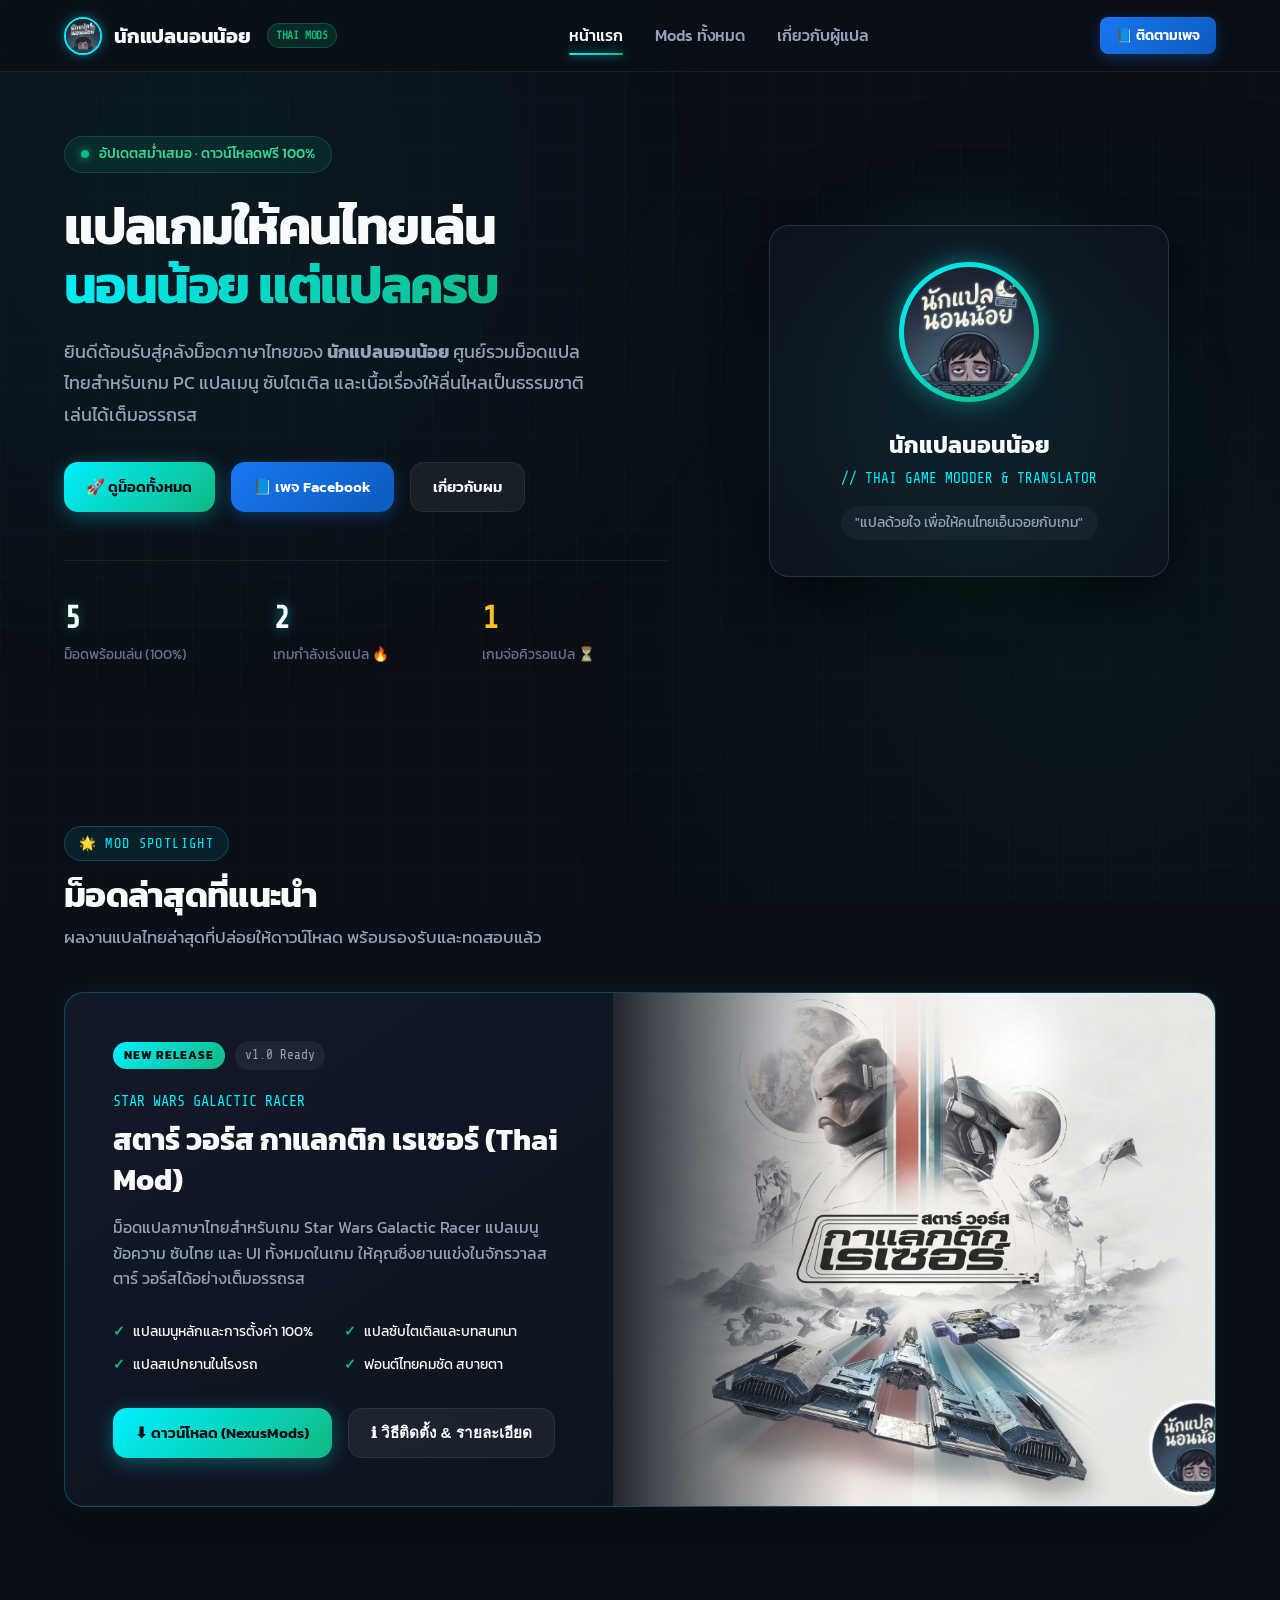
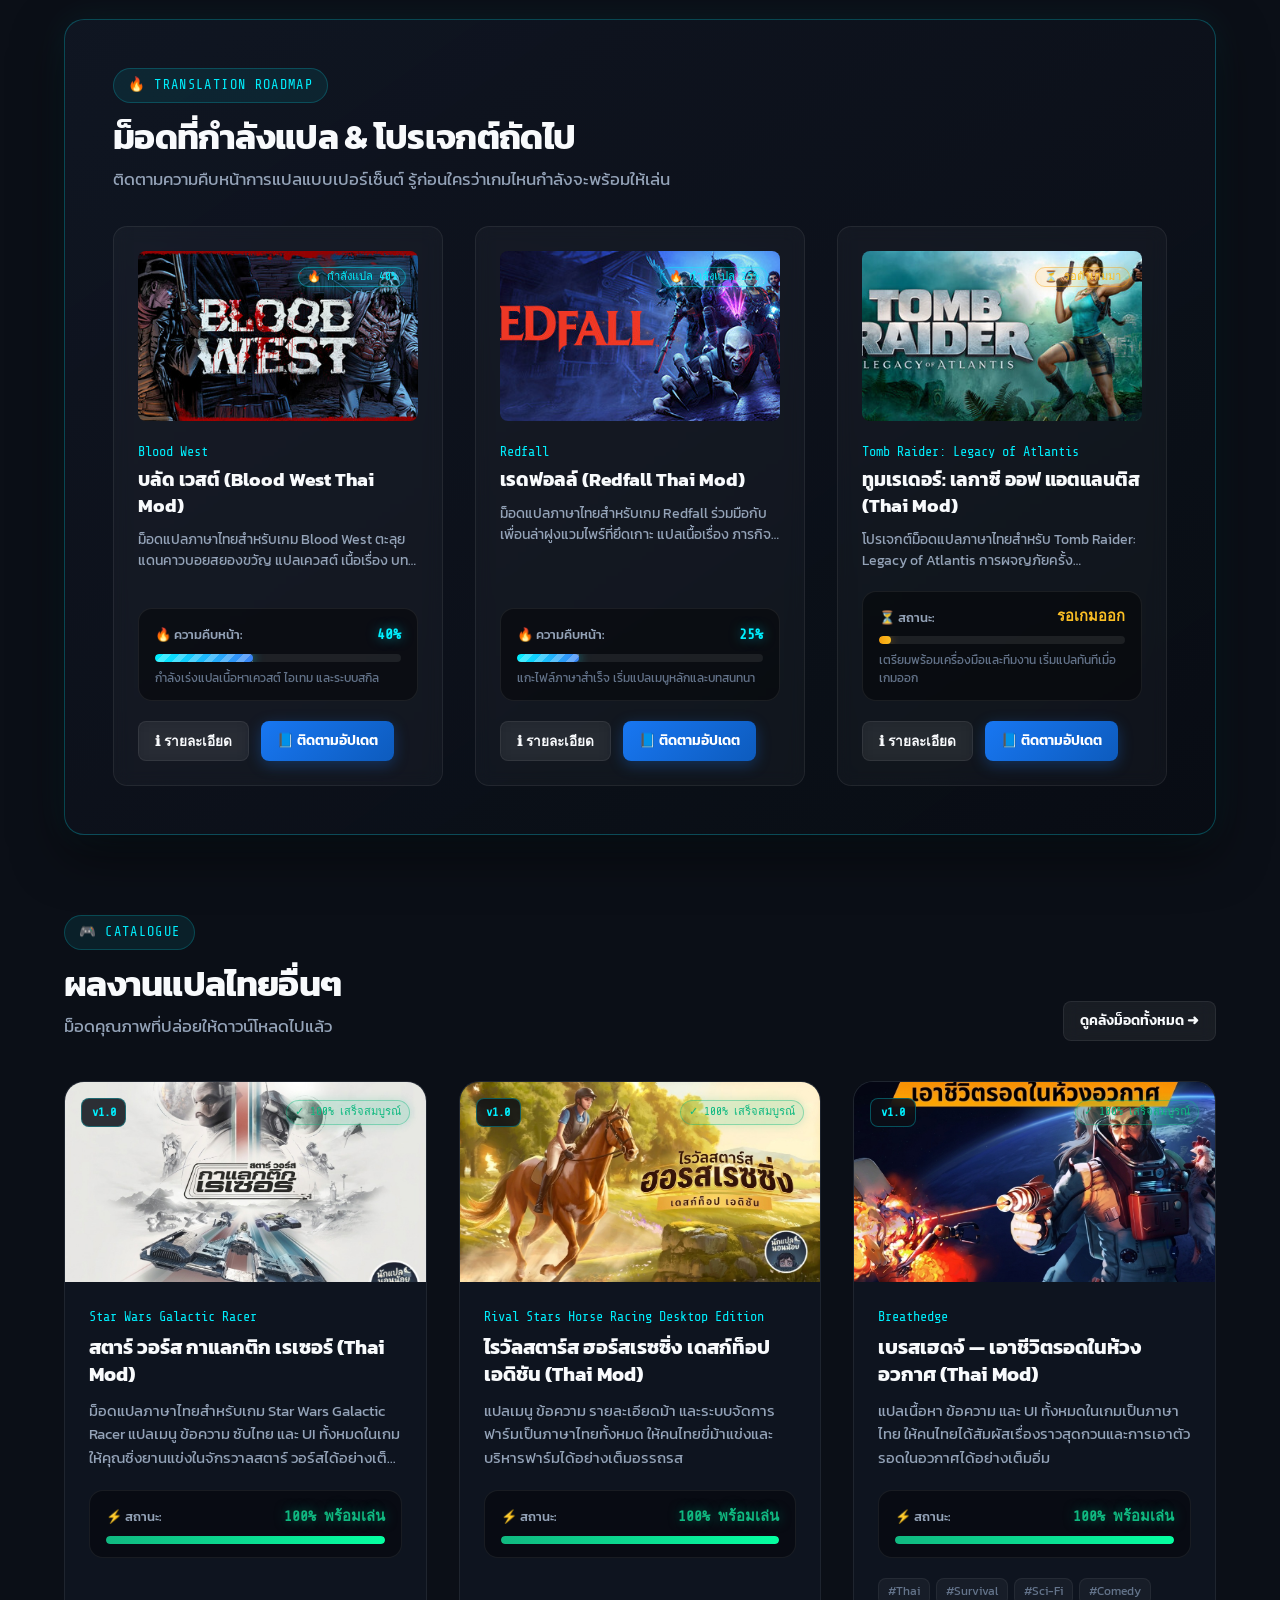
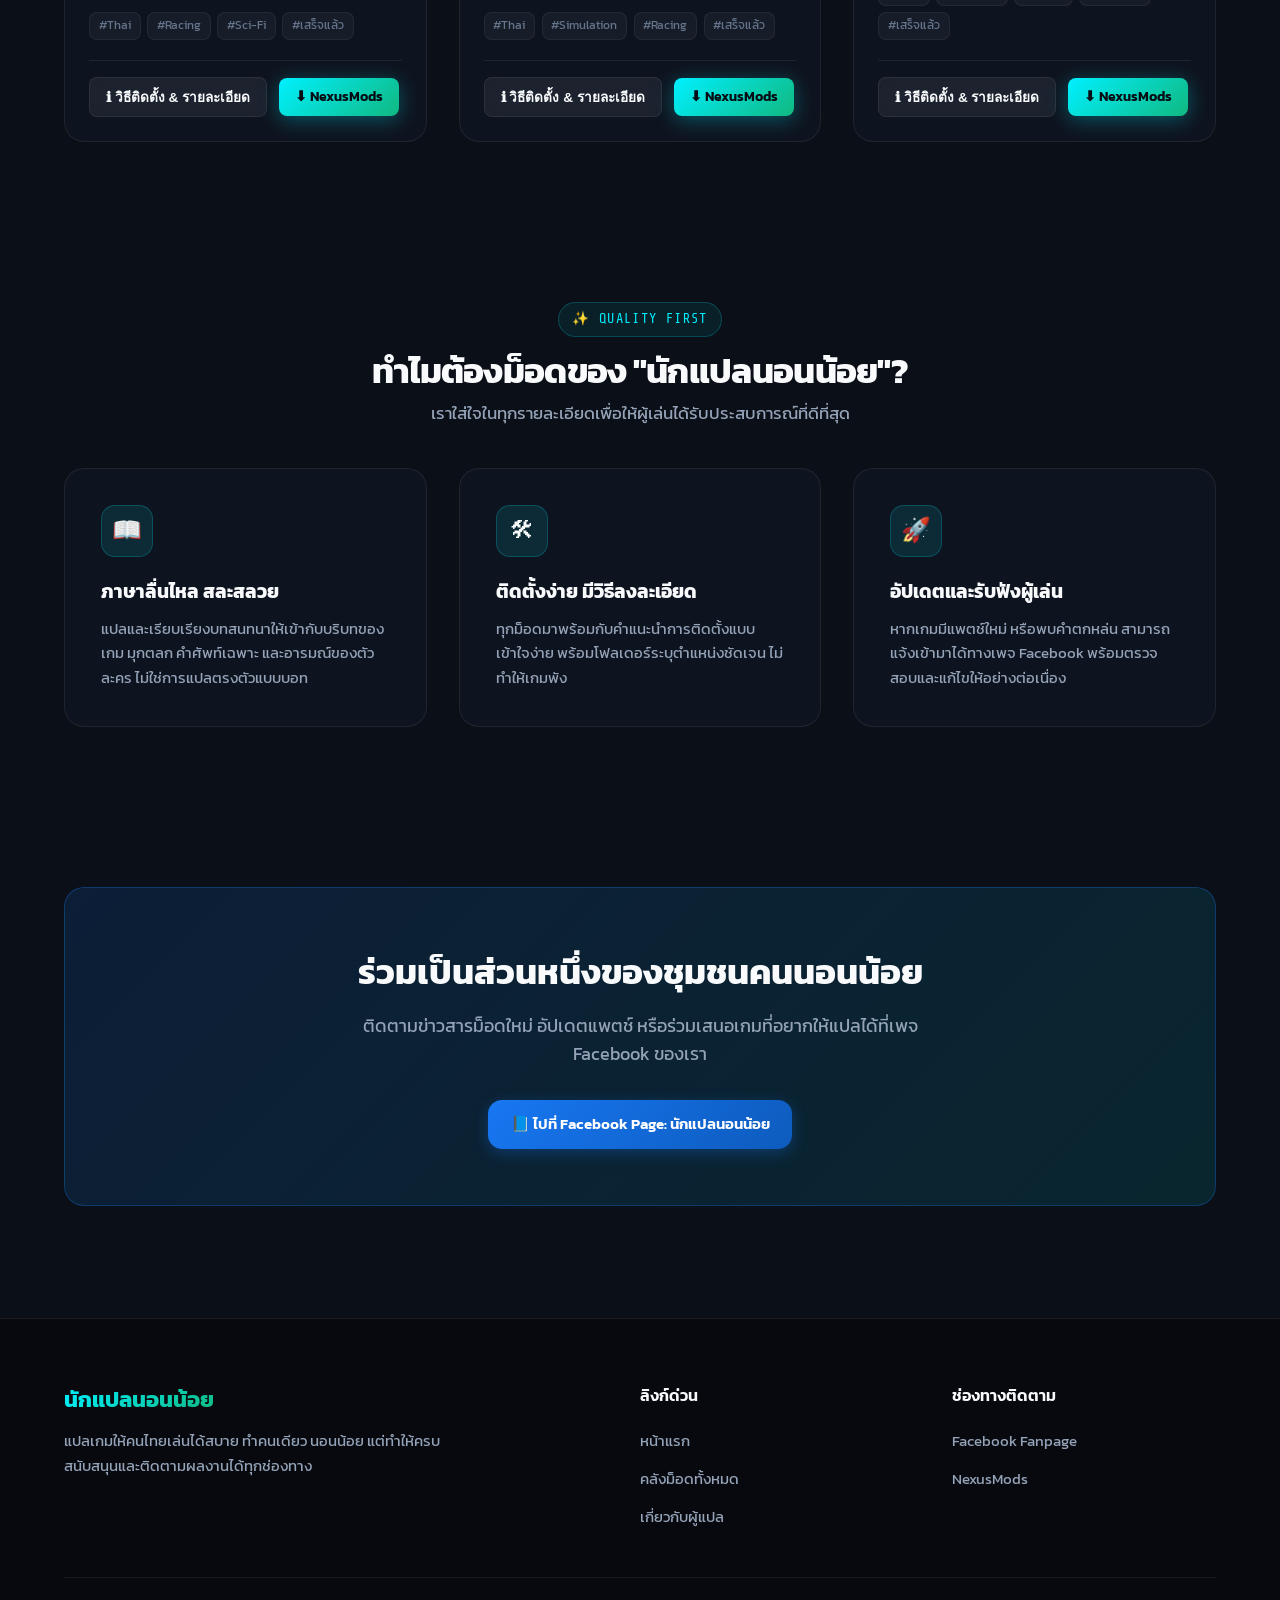
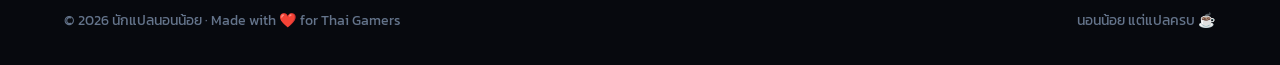
==== commit dea690b1: "Add translation progress meter and new games (Blood West, Redfall, Tomb Raider)" ====
--- a/index.html
+++ b/index.html
@@ -17,8 +17,12 @@
   <link rel="preconnect" href="https://fonts.gstatic.com" crossorigin>
   <link href="https://fonts.googleapis.com/css2?family=Kanit:ital,wght@0,300;0,400;0,500;0,600;0,700;1,400&family=Share+Tech+Mono&display=swap" rel="stylesheet">
   
-  <!-- Main Stylesheet -->
-  <link rel="stylesheet" href="assets/style.css">
+  <!-- Critical Base Safeguard & Main Stylesheet -->
+  <style>
+    img { max-width: 100%; height: auto; }
+    .brand-avatar { width: 38px !important; height: 38px !important; border-radius: 50% !important; object-fit: cover !important; }
+  </style>
+  <link rel="stylesheet" href="assets/style.css?v=3.0">
 </head>
 <body>
 
@@ -29,7 +33,7 @@
   <nav id="navbar">
     <div class="container nav-container">
       <a href="index.html" class="nav-brand">
-        <img src="assets/profile.png" alt="นักแปลนอนน้อย" class="brand-avatar">
+        <img src="assets/profile.png" alt="นักแปลนอนน้อย" class="brand-avatar" width="38" height="38">
         <span>นักแปลนอนน้อย</span>
         <span class="brand-badge">THAI MODS</span>
       </a>
@@ -84,16 +88,16 @@
 
         <div class="hero-stats-row">
           <div class="stat-item">
-            <span class="stat-number neon-cyan">5+</span>
-            <span class="stat-label">ม็อดแปลสำเร็จ</span>
+            <span class="stat-number neon-emerald">5</span>
+            <span class="stat-label">ม็อดพร้อมเล่น (100%)</span>
           </div>
           <div class="stat-item">
-            <span class="stat-number neon-emerald">100%</span>
-            <span class="stat-label">โหลดฟรี ไม่มีค่าใช้จ่าย</span>
+            <span class="stat-number neon-cyan">2</span>
+            <span class="stat-label">เกมกำลังเร่งแปล 🔥</span>
           </div>
           <div class="stat-item">
-            <span class="stat-number">☕ 1</span>
-            <span class="stat-label">คนแปล นอนน้อยทุกคืน</span>
+            <span class="stat-number" style="color: #fbbf24;">1</span>
+            <span class="stat-label">เกมจ่อคิวรอแปล ⏳</span>
           </div>
         </div>
       </div>
@@ -160,6 +164,22 @@
     </div>
   </section>
 
+  <!-- Translation Roadmap & In-Progress Section -->
+  <section class="section" id="roadmap-section" style="padding-top: 1rem; padding-bottom: 2rem;">
+    <div class="container">
+      <div class="roadmap-container-box">
+        <div class="section-header" style="margin-bottom: 1rem;">
+          <span class="section-tag">🔥 TRANSLATION ROADMAP</span>
+          <h2 class="section-title">ม็อดที่กำลังแปล & โปรเจกต์ถัดไป</h2>
+          <p class="section-desc">ติดตามความคืบหน้าการแปลแบบเปอร์เซ็นต์ รู้ก่อนใครว่าเกมไหนกำลังจะพร้อมให้เล่น</p>
+        </div>
+
+        <!-- Injected dynamically via script.js #roadmap-cards-grid -->
+        <div class="roadmap-cards-grid" id="roadmap-cards-grid"></div>
+      </div>
+    </div>
+  </section>
+
   <!-- Recent Mods Showcase -->
   <section class="section" id="recent-mods-section" style="padding-top: 1rem;">
     <div class="container">
@@ -242,12 +262,14 @@
           <span>⚡ สถานะ: <strong id="modal-status" class="neon-emerald"></strong></span>
         </div>
 
+        <div id="modal-progress-container"></div>
+
         <p id="modal-desc" style="color: var(--text-secondary); line-height: 1.7; font-size: 1rem; margin-bottom: 1.5rem;"></p>
 
         <h4 class="modal-section-title">✨ จุดเด่นของการแปล</h4>
         <ul class="modal-highlights" id="modal-highlights-list"></ul>
 
-        <h4 class="modal-section-title">📥 วิธีการติดตั้ง</h4>
+        <h4 class="modal-section-title" id="modal-steps-title">📥 วิธีการติดตั้ง</h4>
         <ol class="modal-install-steps" id="modal-steps-list"></ol>
 
         <div class="modal-download-actions" id="modal-actions"></div>
@@ -289,8 +311,8 @@
     </div>
   </footer>
 
-  <!-- Scripts -->
-  <script src="assets/mods-data.js"></script>
-  <script src="assets/script.js"></script>
+  <!-- Scripts with Cache-Busting -->
+  <script src="assets/mods-data.js?v=3.0"></script>
+  <script src="assets/script.js?v=3.0"></script>
 </body>
 </html>
--- a/assets/style.css
+++ b/assets/style.css
@@ -1210,3 +1210,188 @@
     grid-template-columns: 1fr;
   }
 }
+
+/* ---------------- Translation Progress Meter ---------------- */
+.mc-progress-box {
+  background: rgba(0, 0, 0, 0.4);
+  border: 1px solid var(--border-subtle);
+  border-radius: var(--radius-md);
+  padding: 0.85rem 1rem;
+  margin-bottom: 1.25rem;
+  transition: var(--transition-fast);
+}
+.mc-progress-box:hover {
+  border-color: rgba(0, 240, 255, 0.25);
+  background: rgba(0, 0, 0, 0.55);
+}
+.mc-progress-header {
+  display: flex;
+  justify-content: space-between;
+  align-items: center;
+  margin-bottom: 0.45rem;
+  font-size: 0.82rem;
+}
+.mc-progress-title {
+  color: var(--text-secondary);
+  font-weight: 500;
+  display: flex;
+  align-items: center;
+  gap: 0.35rem;
+}
+.mc-progress-pct {
+  font-family: var(--font-mono);
+  font-weight: 700;
+  font-size: 0.92rem;
+}
+.mc-progress-bar-track {
+  width: 100%;
+  height: 8px;
+  background: rgba(255, 255, 255, 0.08);
+  border-radius: var(--radius-full);
+  overflow: hidden;
+  position: relative;
+}
+.mc-progress-bar-fill {
+  height: 100%;
+  border-radius: var(--radius-full);
+  transition: width 1s cubic-bezier(0.16, 1, 0.3, 1);
+  position: relative;
+}
+.mc-progress-bar-fill.completed {
+  background: linear-gradient(90deg, #10b981 0%, #05ffa1 100%);
+  box-shadow: 0 0 12px rgba(16, 185, 129, 0.6);
+}
+.mc-progress-bar-fill.in-progress {
+  background: linear-gradient(90deg, #00f0ff 0%, #3b82f6 100%);
+  box-shadow: 0 0 12px rgba(0, 240, 255, 0.6);
+  position: relative;
+}
+.mc-progress-bar-fill.in-progress::after {
+  content: '';
+  position: absolute;
+  top: 0; left: 0; bottom: 0; right: 0;
+  background-image: linear-gradient(
+    -45deg,
+    rgba(255, 255, 255, 0.25) 25%,
+    transparent 25%,
+    transparent 50%,
+    rgba(255, 255, 255, 0.25) 50%,
+    rgba(255, 255, 255, 0.25) 75%,
+    transparent 75%,
+    transparent
+  );
+  background-size: 16px 16px;
+  animation: progressStripes 1.8s linear infinite;
+}
+@keyframes progressStripes {
+  0% { background-position: 0 0; }
+  100% { background-position: 32px 0; }
+}
+.mc-progress-bar-fill.upcoming {
+  background: linear-gradient(90deg, #f59e0b 0%, #fbbf24 100%);
+  box-shadow: 0 0 10px rgba(245, 158, 11, 0.4);
+}
+.mc-progress-note {
+  font-size: 0.78rem;
+  color: var(--text-muted);
+  margin-top: 0.45rem;
+  line-height: 1.4;
+}
+
+/* Status Badges */
+.brand-badge.badge-status-completed {
+  background: rgba(16, 185, 129, 0.15);
+  color: var(--accent-emerald);
+  border: 1px solid rgba(16, 185, 129, 0.4);
+  box-shadow: 0 0 10px rgba(16, 185, 129, 0.2);
+}
+.brand-badge.badge-status-wip {
+  background: rgba(0, 240, 255, 0.15);
+  color: var(--accent-cyan);
+  border: 1px solid rgba(0, 240, 255, 0.4);
+  box-shadow: 0 0 12px rgba(0, 240, 255, 0.3);
+}
+.brand-badge.badge-status-upcoming {
+  background: rgba(245, 158, 11, 0.15);
+  color: #fbbf24;
+  border: 1px solid rgba(245, 158, 11, 0.4);
+  box-shadow: 0 0 10px rgba(245, 158, 11, 0.2);
+}
+
+/* Roadmap Section Showcase on Home */
+.roadmap-container-box {
+  background: linear-gradient(145deg, rgba(17, 23, 36, 0.85) 0%, rgba(9, 13, 20, 0.95) 100%);
+  border: 1px solid rgba(0, 240, 255, 0.25);
+  border-radius: var(--radius-lg);
+  padding: 3rem;
+  margin-top: 1rem;
+  margin-bottom: 2rem;
+  box-shadow: 0 20px 50px rgba(0, 0, 0, 0.5), 0 0 35px rgba(0, 240, 255, 0.08);
+}
+.roadmap-cards-grid {
+  display: grid;
+  grid-template-columns: repeat(auto-fit, minmax(320px, 1fr));
+  gap: 2rem;
+  margin-top: 2rem;
+}
+.roadmap-card-item {
+  background: rgba(255, 255, 255, 0.03);
+  border: 1px solid var(--border-subtle);
+  border-radius: var(--radius-md);
+  padding: 1.5rem;
+  display: flex;
+  flex-direction: column;
+  transition: var(--transition-smooth);
+  backdrop-filter: blur(8px);
+}
+.roadmap-card-item:hover {
+  transform: translateY(-5px);
+  border-color: rgba(0, 240, 255, 0.4);
+  background: rgba(255, 255, 255, 0.06);
+  box-shadow: 0 15px 35px rgba(0, 0, 0, 0.4), 0 0 20px rgba(0, 240, 255, 0.1);
+}
+.roadmap-thumb-wrap {
+  width: 100%;
+  height: 170px;
+  border-radius: var(--radius-sm);
+  overflow: hidden;
+  margin-bottom: 1.25rem;
+  position: relative;
+  background: #000;
+}
+.roadmap-thumb-wrap img {
+  width: 100%;
+  height: 100%;
+  object-fit: cover;
+  transition: transform 0.4s ease;
+}
+.roadmap-card-item:hover .roadmap-thumb-wrap img {
+  transform: scale(1.04);
+}
+.roadmap-badge-overlay {
+  position: absolute;
+  top: 0.75rem;
+  right: 0.75rem;
+}
+.roadmap-game-name {
+  font-family: var(--font-mono);
+  font-size: 0.85rem;
+  color: var(--accent-cyan);
+  margin-bottom: 0.3rem;
+}
+.roadmap-item-title {
+  font-size: 1.2rem;
+  font-weight: 700;
+  margin-bottom: 0.6rem;
+  line-height: 1.35;
+}
+.roadmap-item-desc {
+  font-size: 0.88rem;
+  color: var(--text-secondary);
+  line-height: 1.5;
+  margin-bottom: 1.25rem;
+  display: -webkit-box;
+  -webkit-line-clamp: 2;
+  -webkit-box-orient: vertical;
+  overflow: hidden;
+}
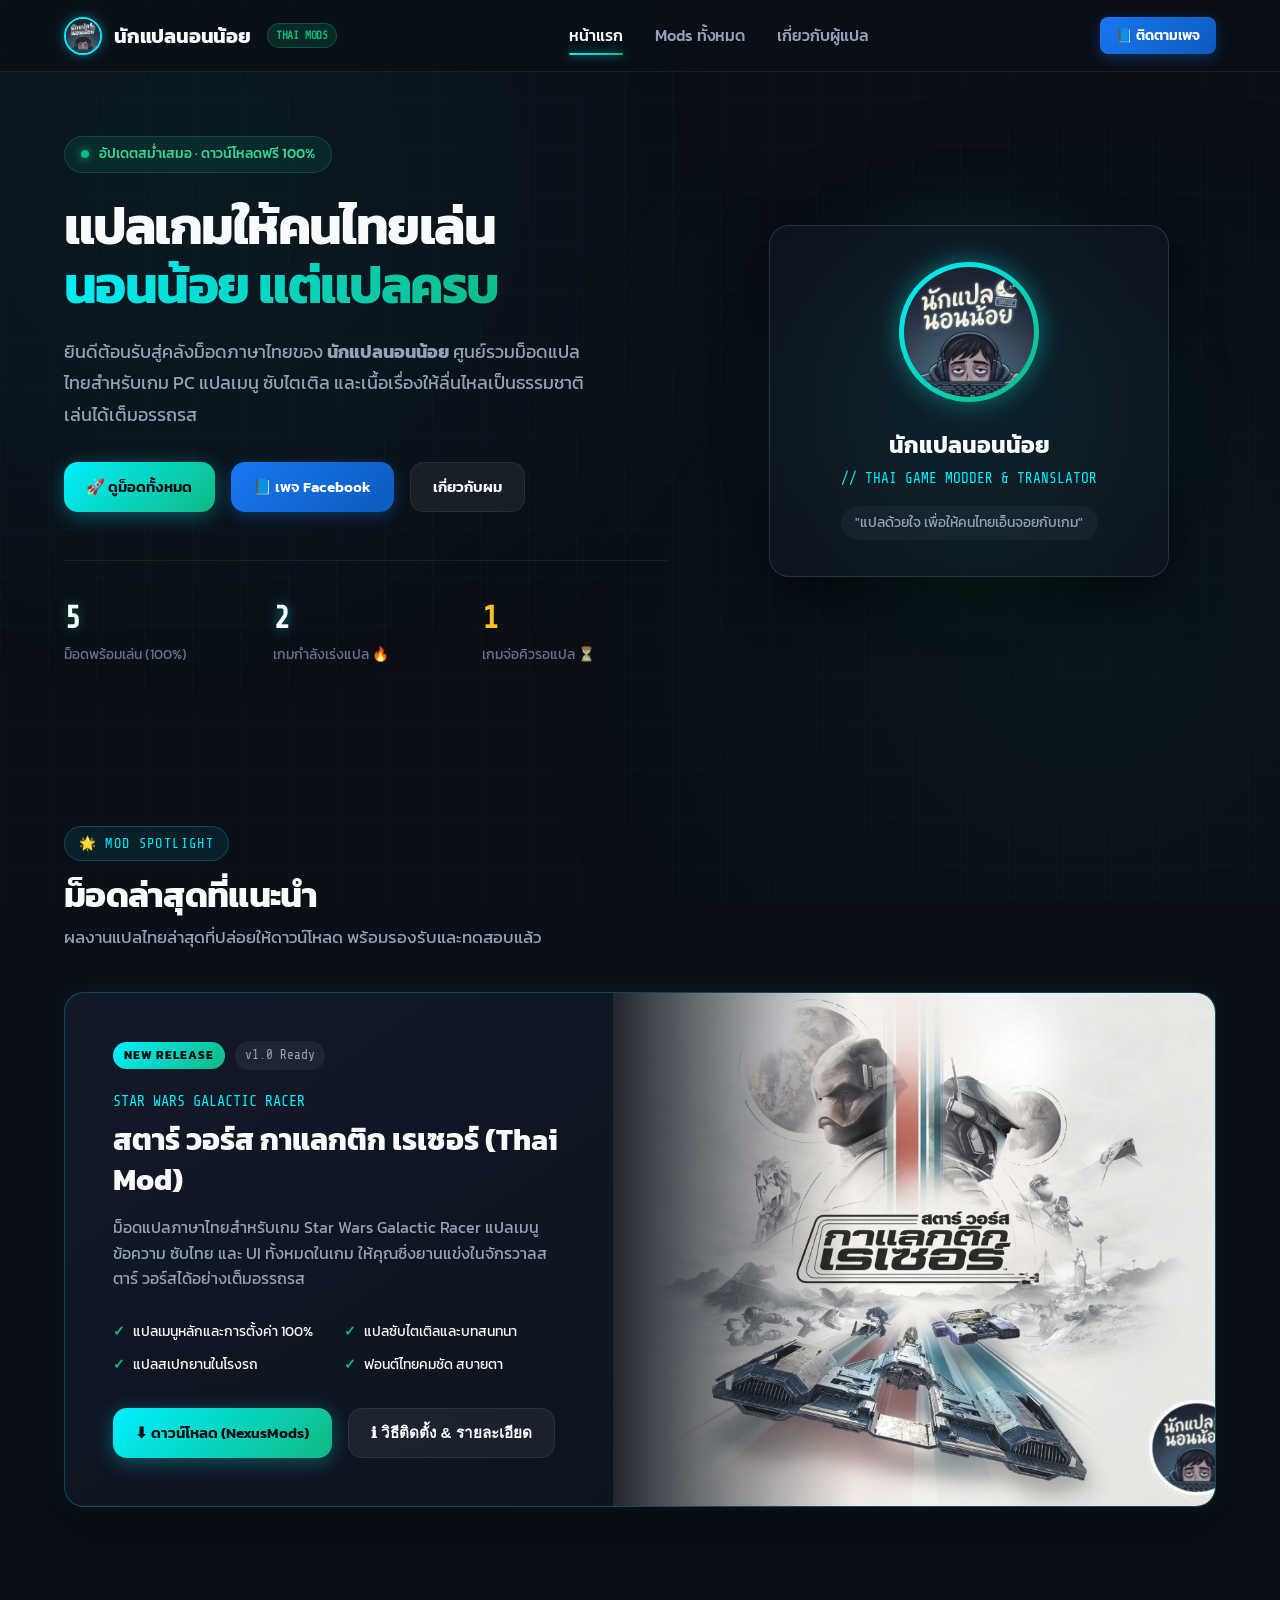
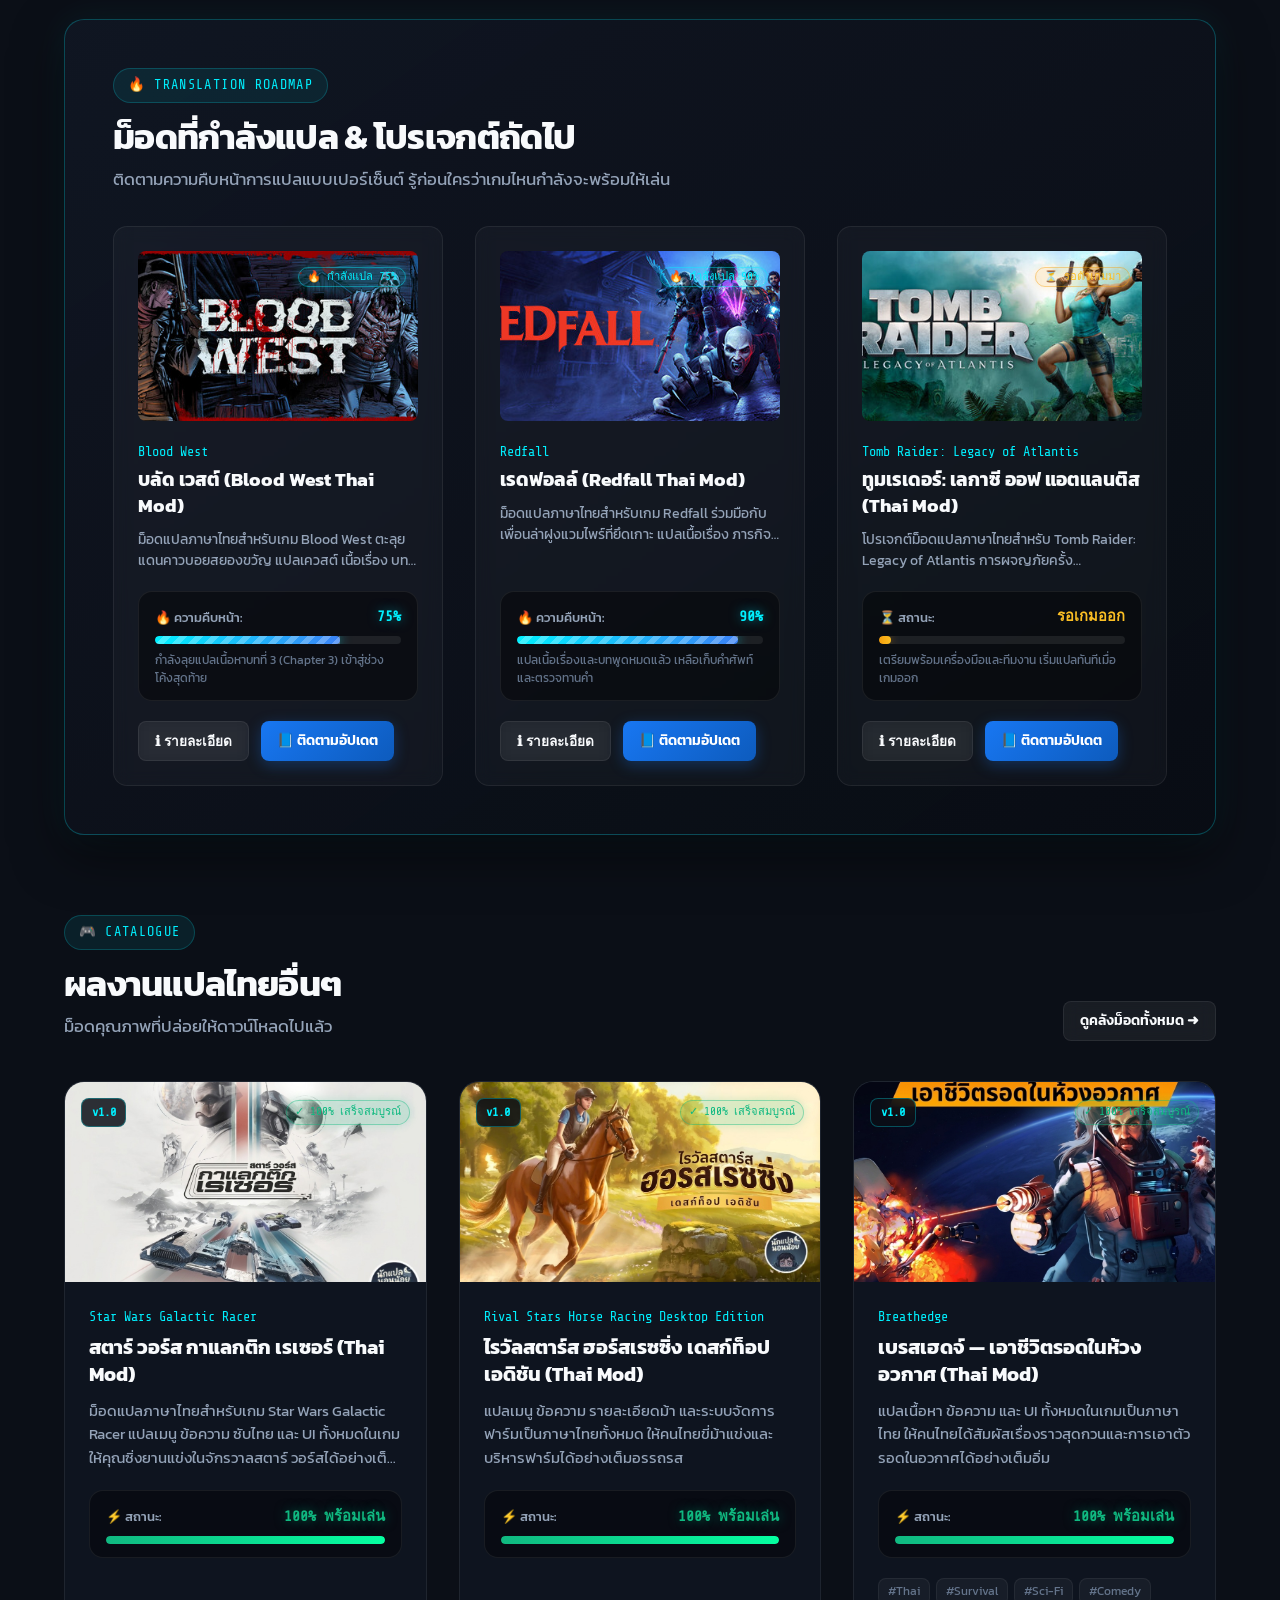
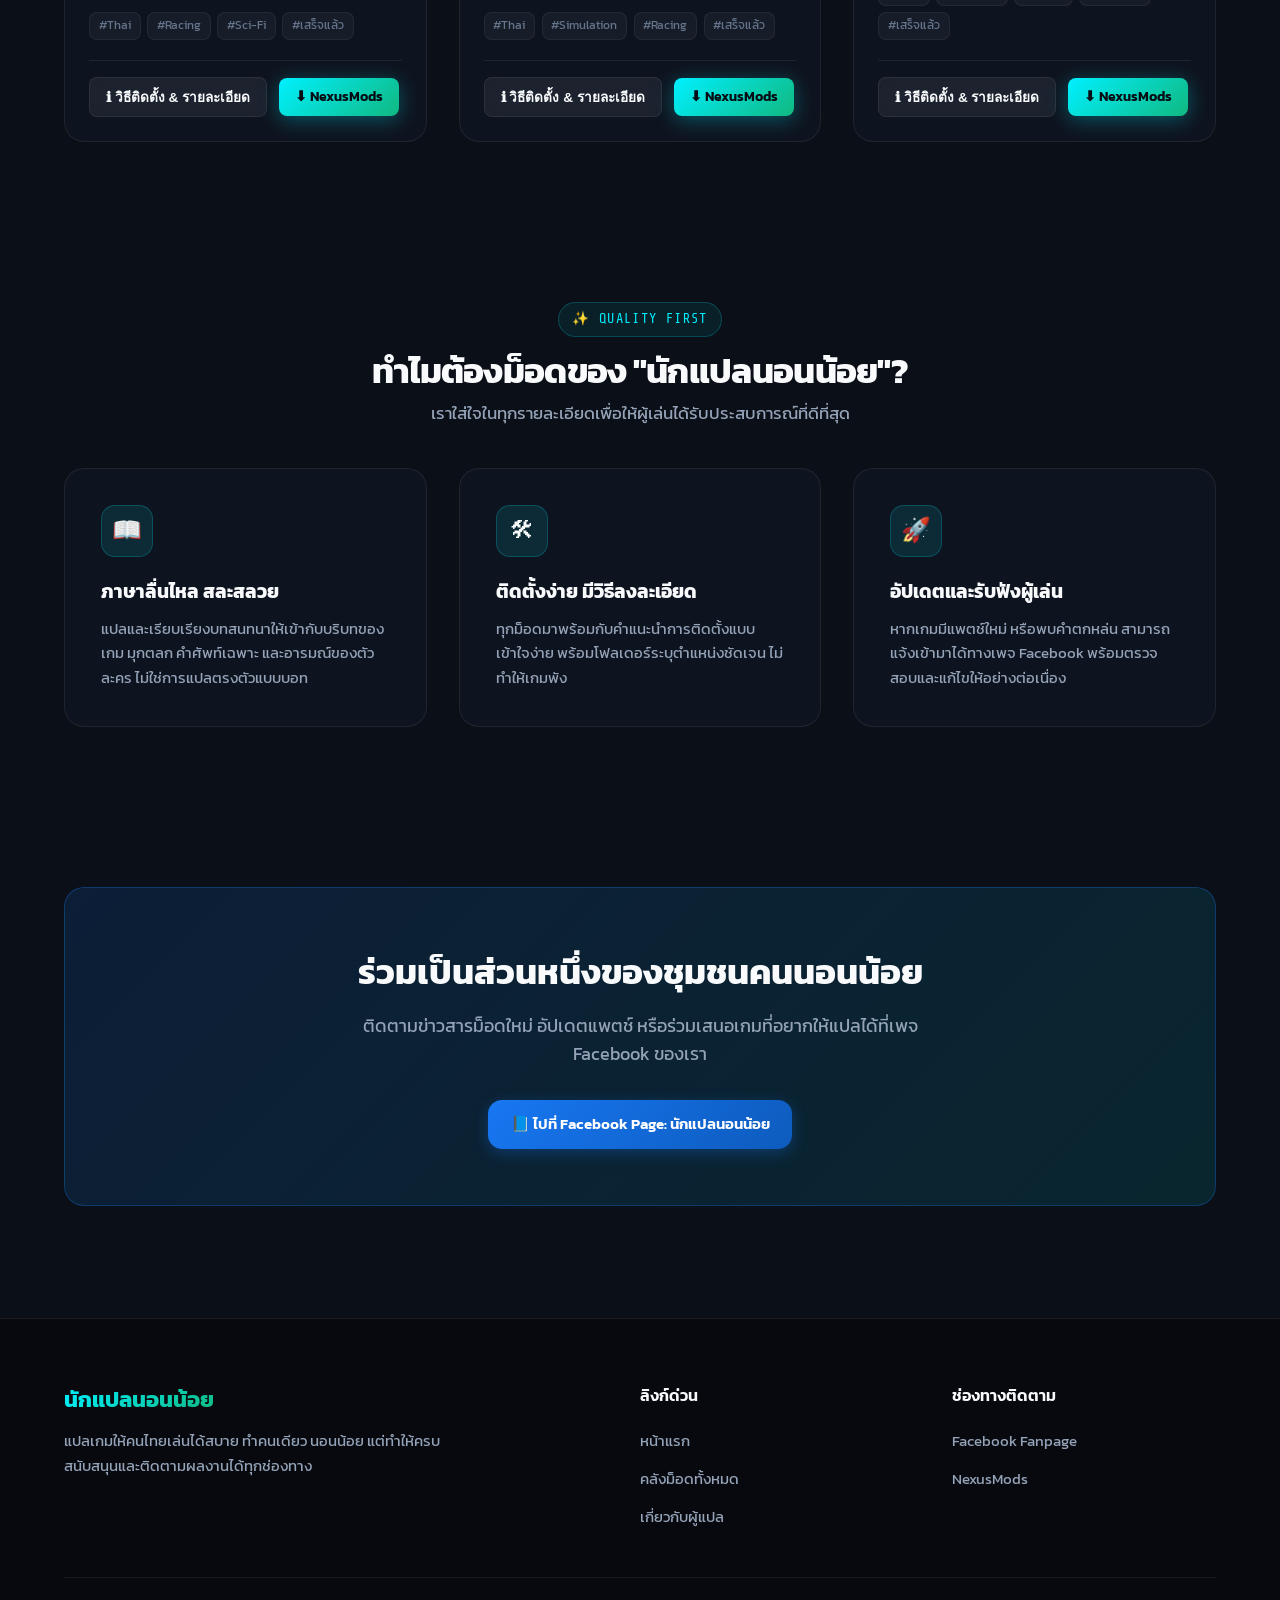
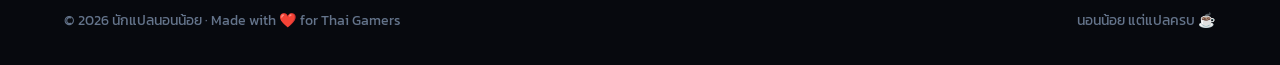
==== commit 5a9256de: "add new" ====
--- a/index.html
+++ b/index.html
@@ -312,7 +312,7 @@
   </footer>
 
   <!-- Scripts with Cache-Busting -->
-  <script src="assets/mods-data.js?v=3.0"></script>
-  <script src="assets/script.js?v=3.0"></script>
+  <script src="assets/mods-data.js?v=3.1"></script>
+  <script src="assets/script.js?v=3.1"></script>
 </body>
 </html>
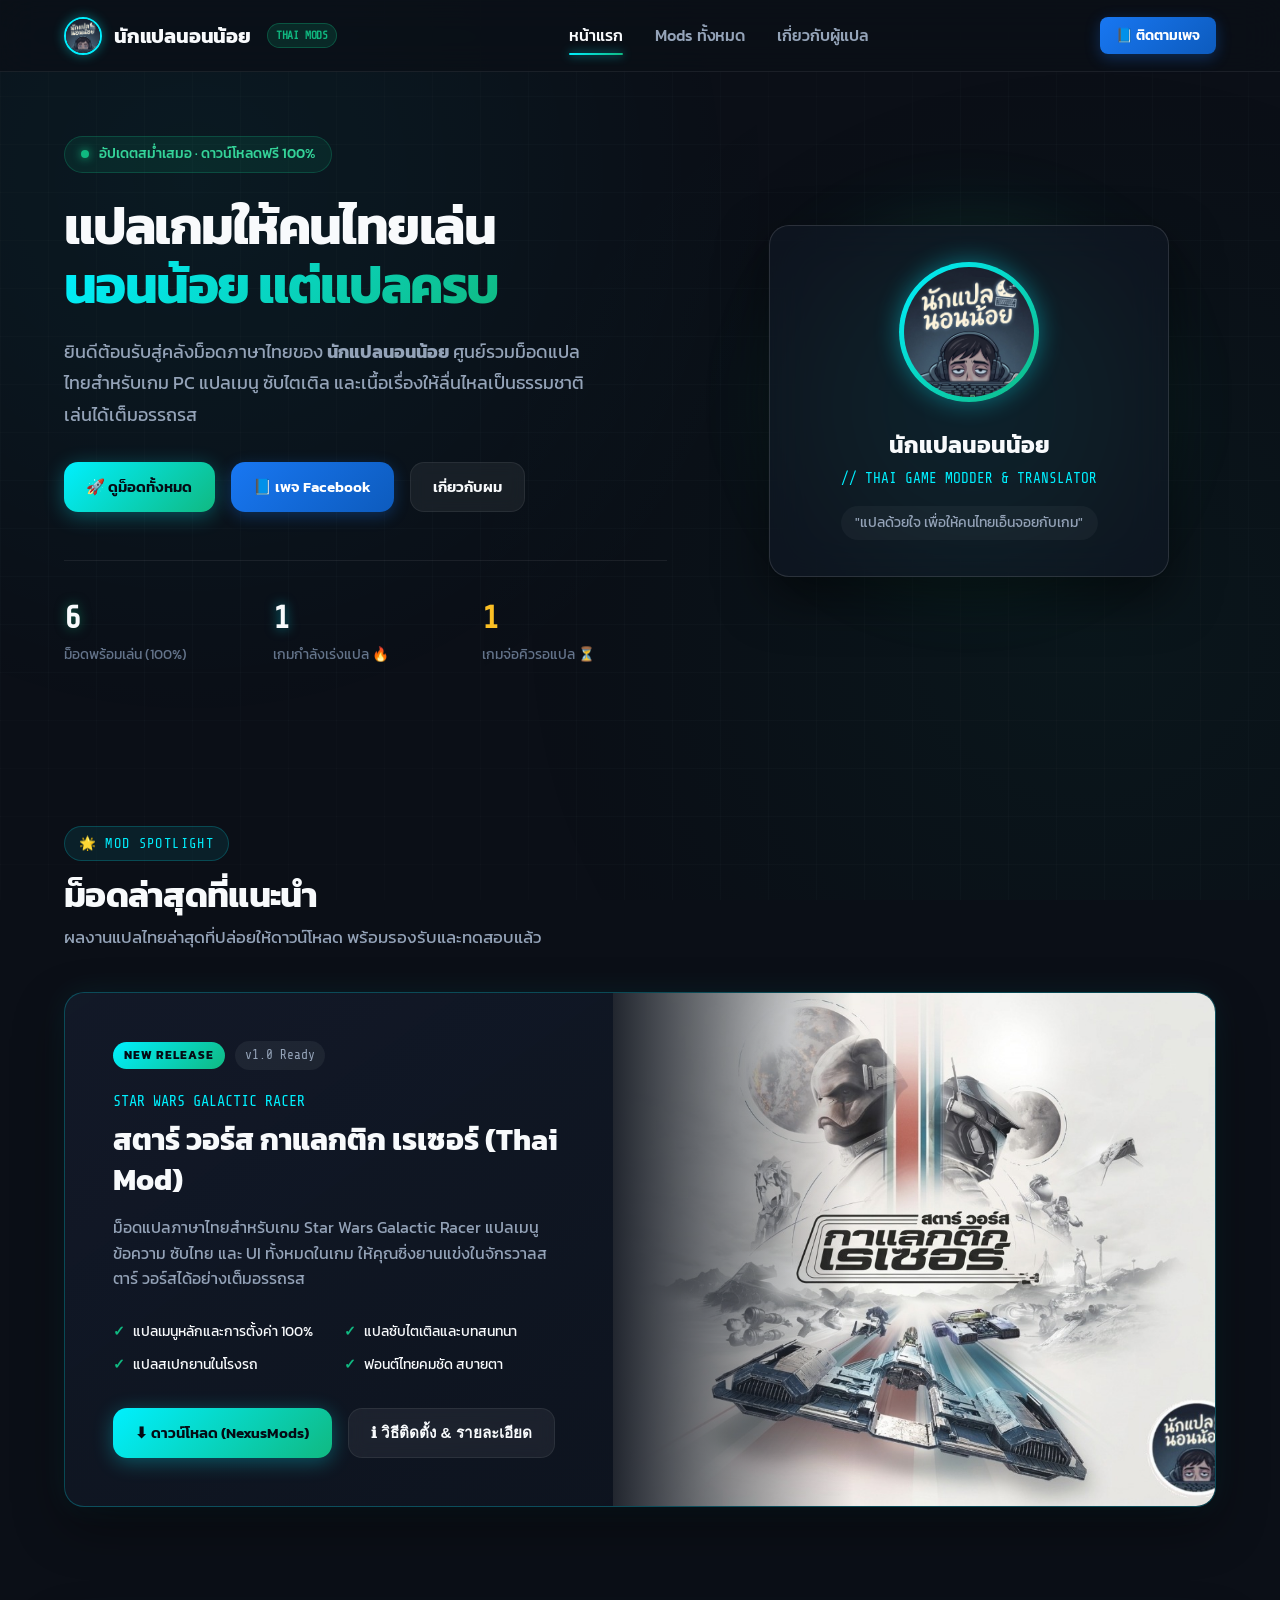
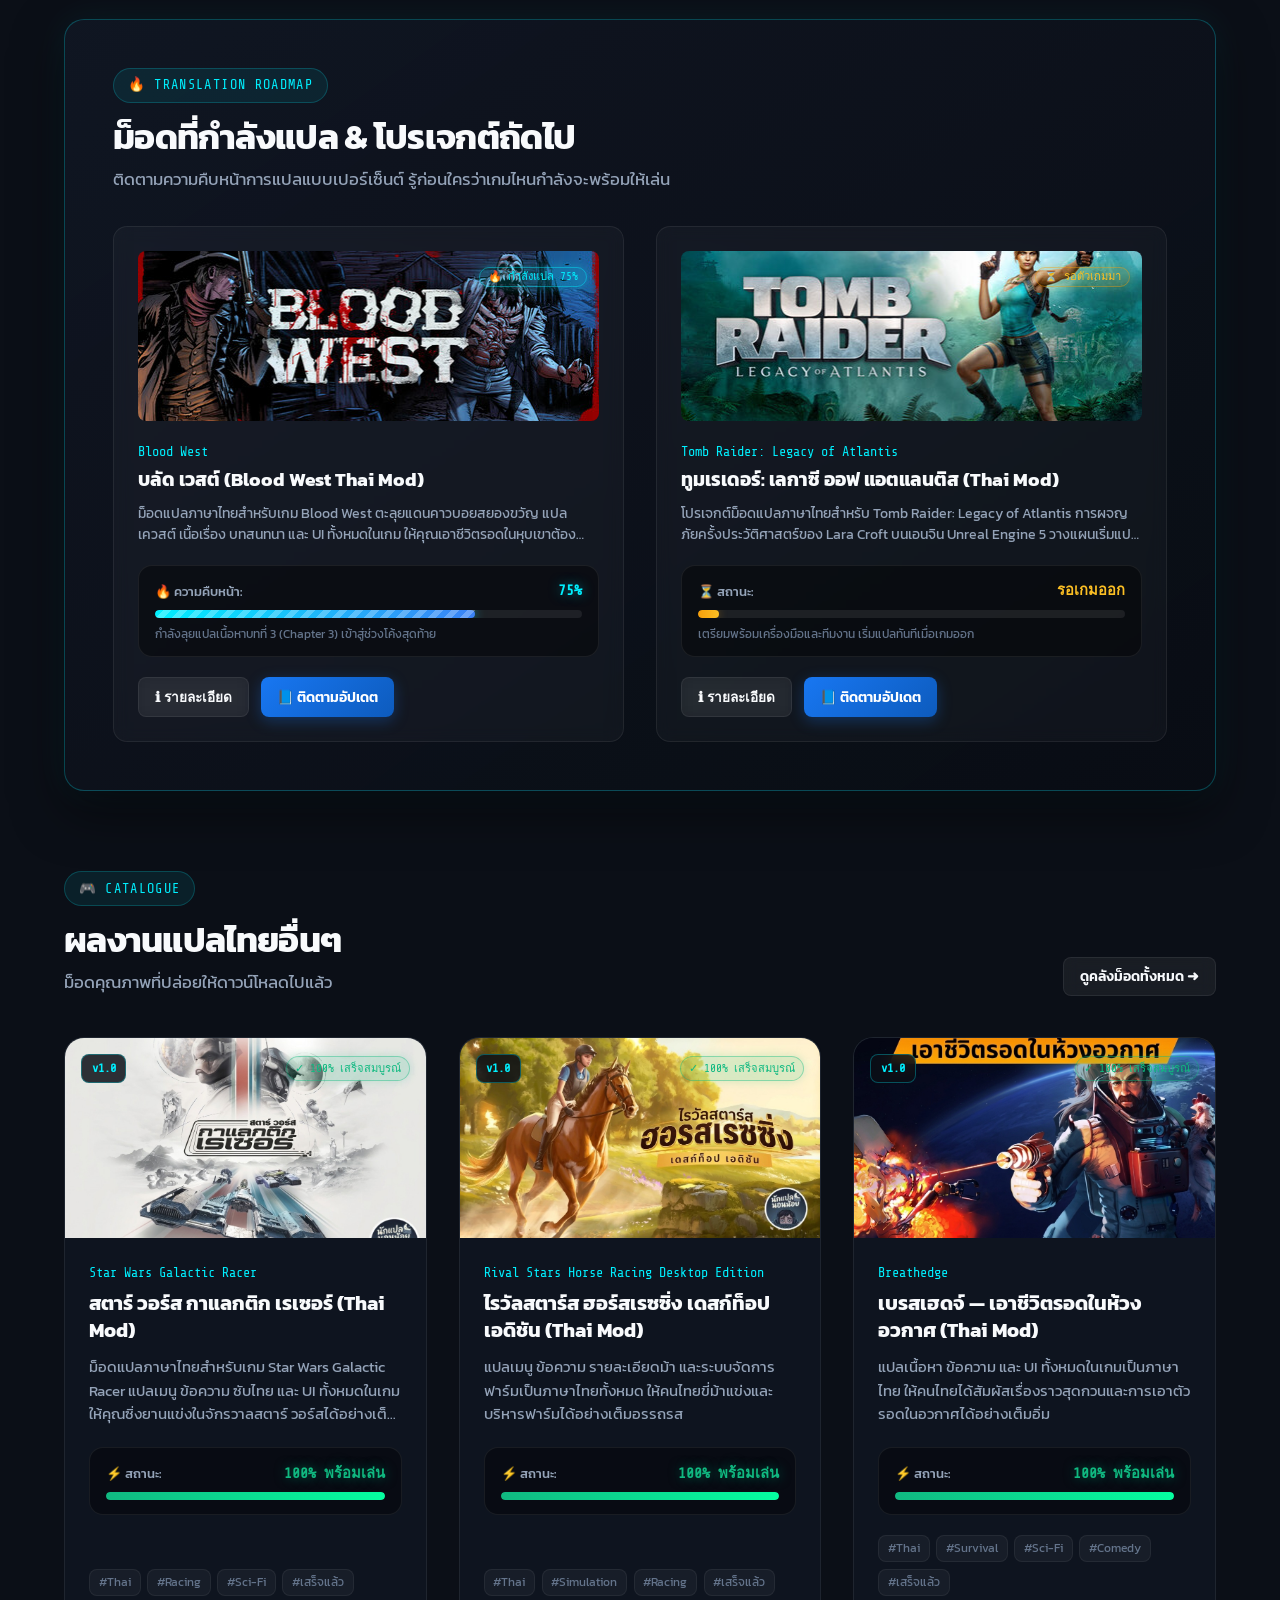
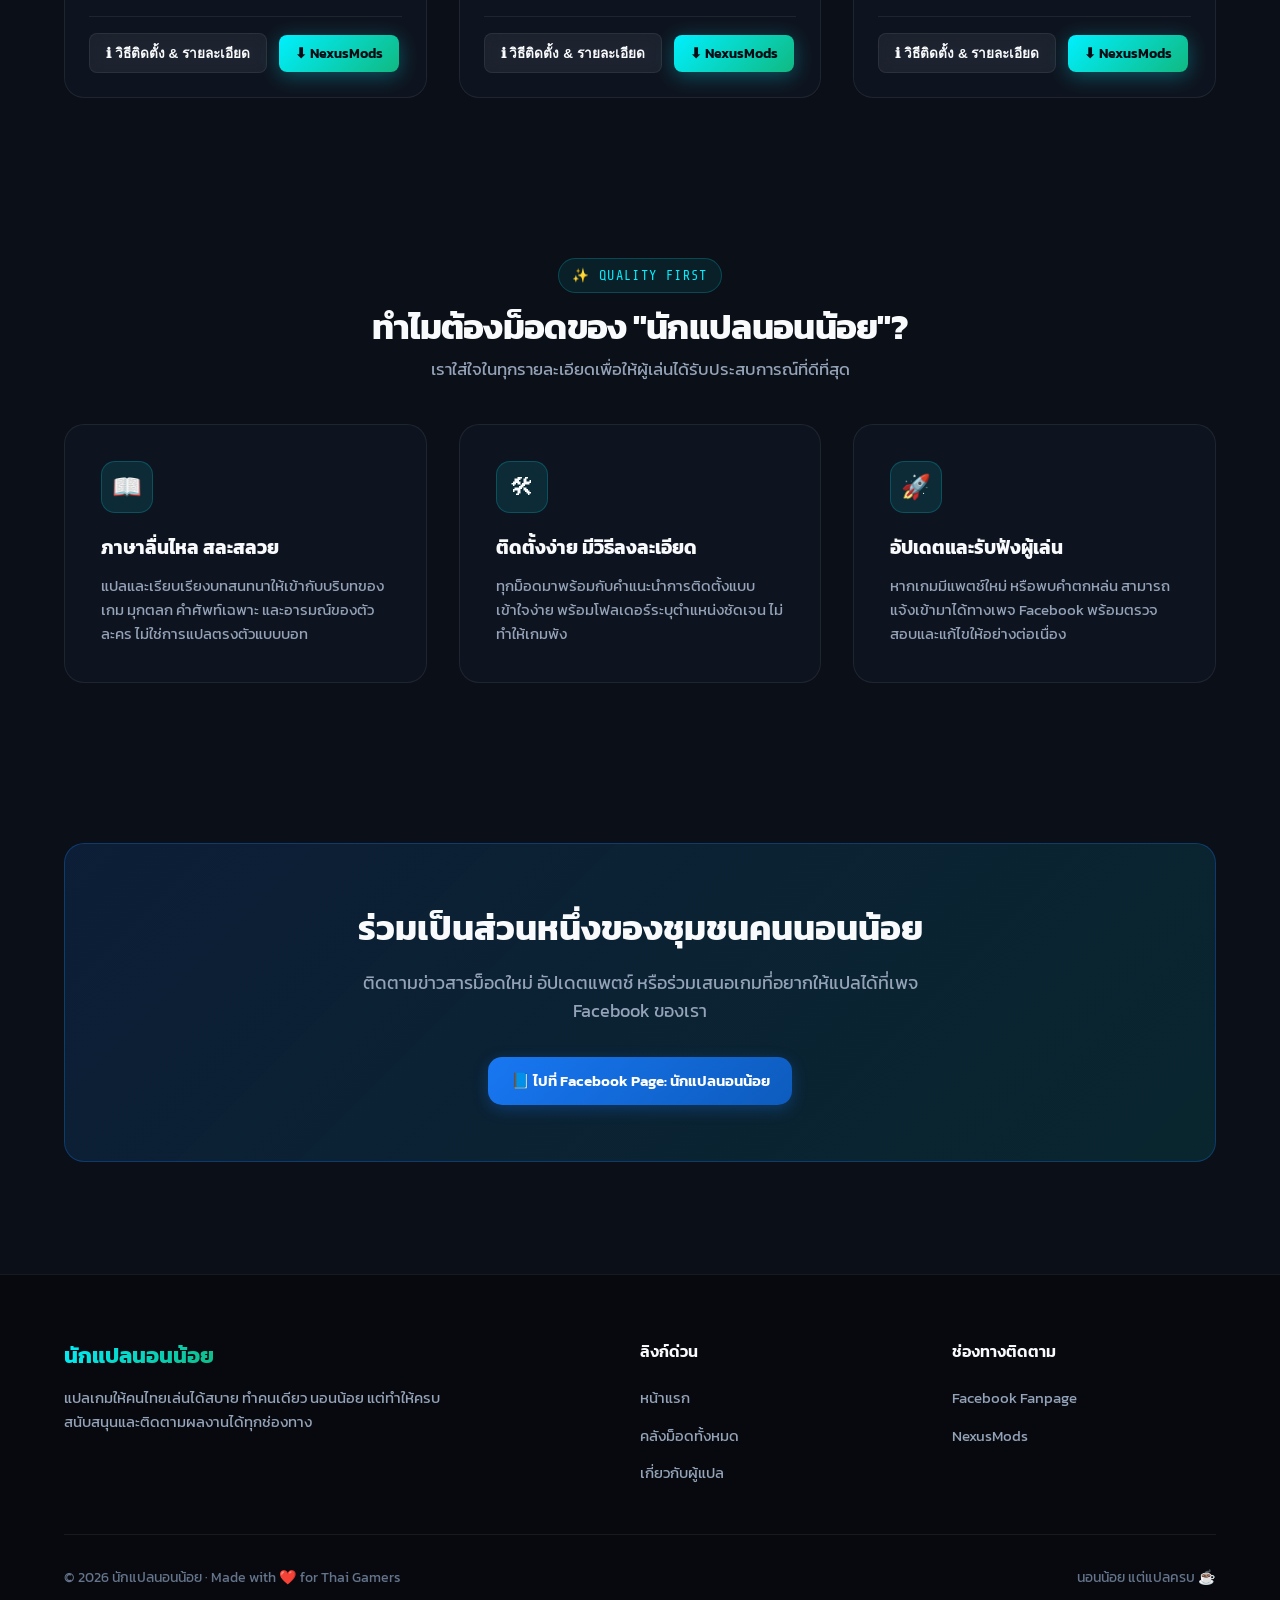
==== commit 740f9208: "Redfall 100% completed" ====
--- a/index.html
+++ b/index.html
@@ -88,11 +88,11 @@
 
         <div class="hero-stats-row">
           <div class="stat-item">
-            <span class="stat-number neon-emerald">5</span>
+            <span class="stat-number neon-emerald">6</span>
             <span class="stat-label">ม็อดพร้อมเล่น (100%)</span>
           </div>
           <div class="stat-item">
-            <span class="stat-number neon-cyan">2</span>
+            <span class="stat-number neon-cyan">1</span>
             <span class="stat-label">เกมกำลังเร่งแปล 🔥</span>
           </div>
           <div class="stat-item">
@@ -312,7 +312,7 @@
   </footer>
 
   <!-- Scripts with Cache-Busting -->
-  <script src="assets/mods-data.js?v=3.1"></script>
-  <script src="assets/script.js?v=3.1"></script>
+  <script src="assets/mods-data.js?v=3.2"></script>
+  <script src="assets/script.js?v=3.2"></script>
 </body>
 </html>
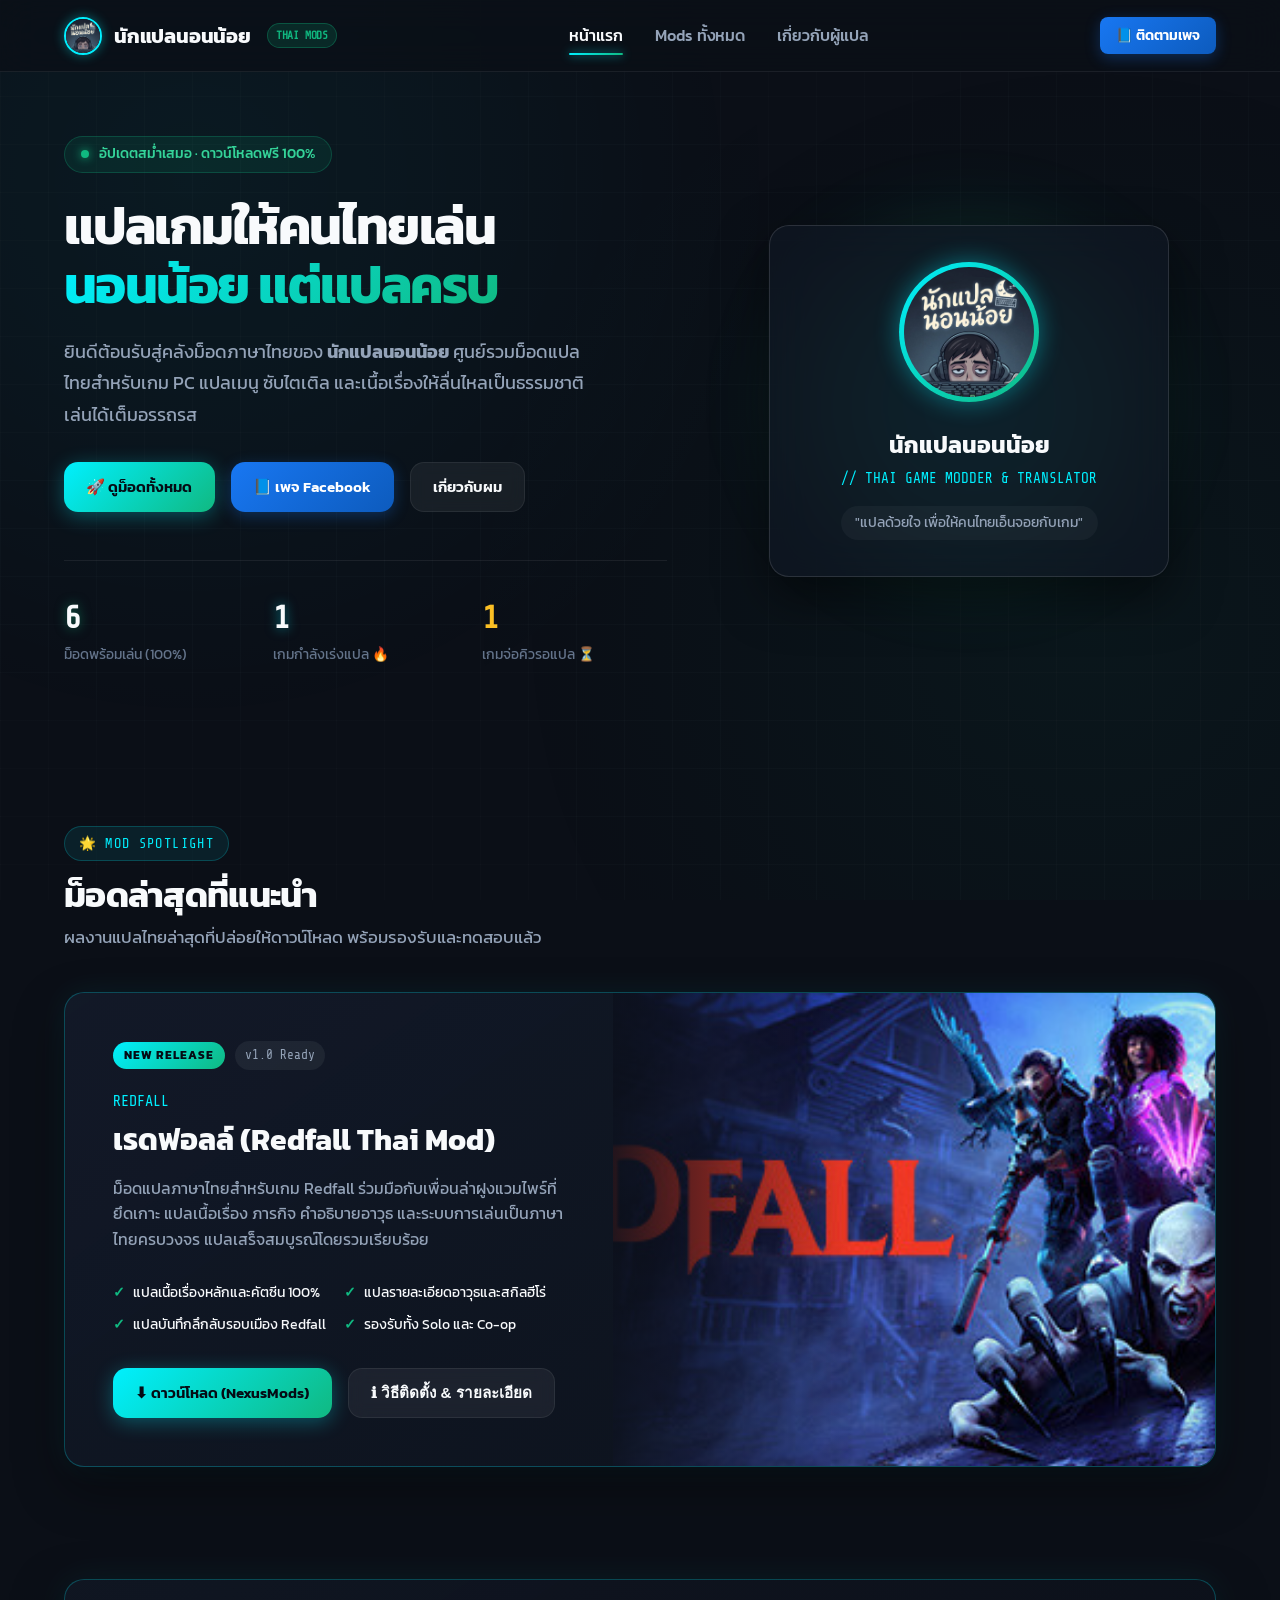
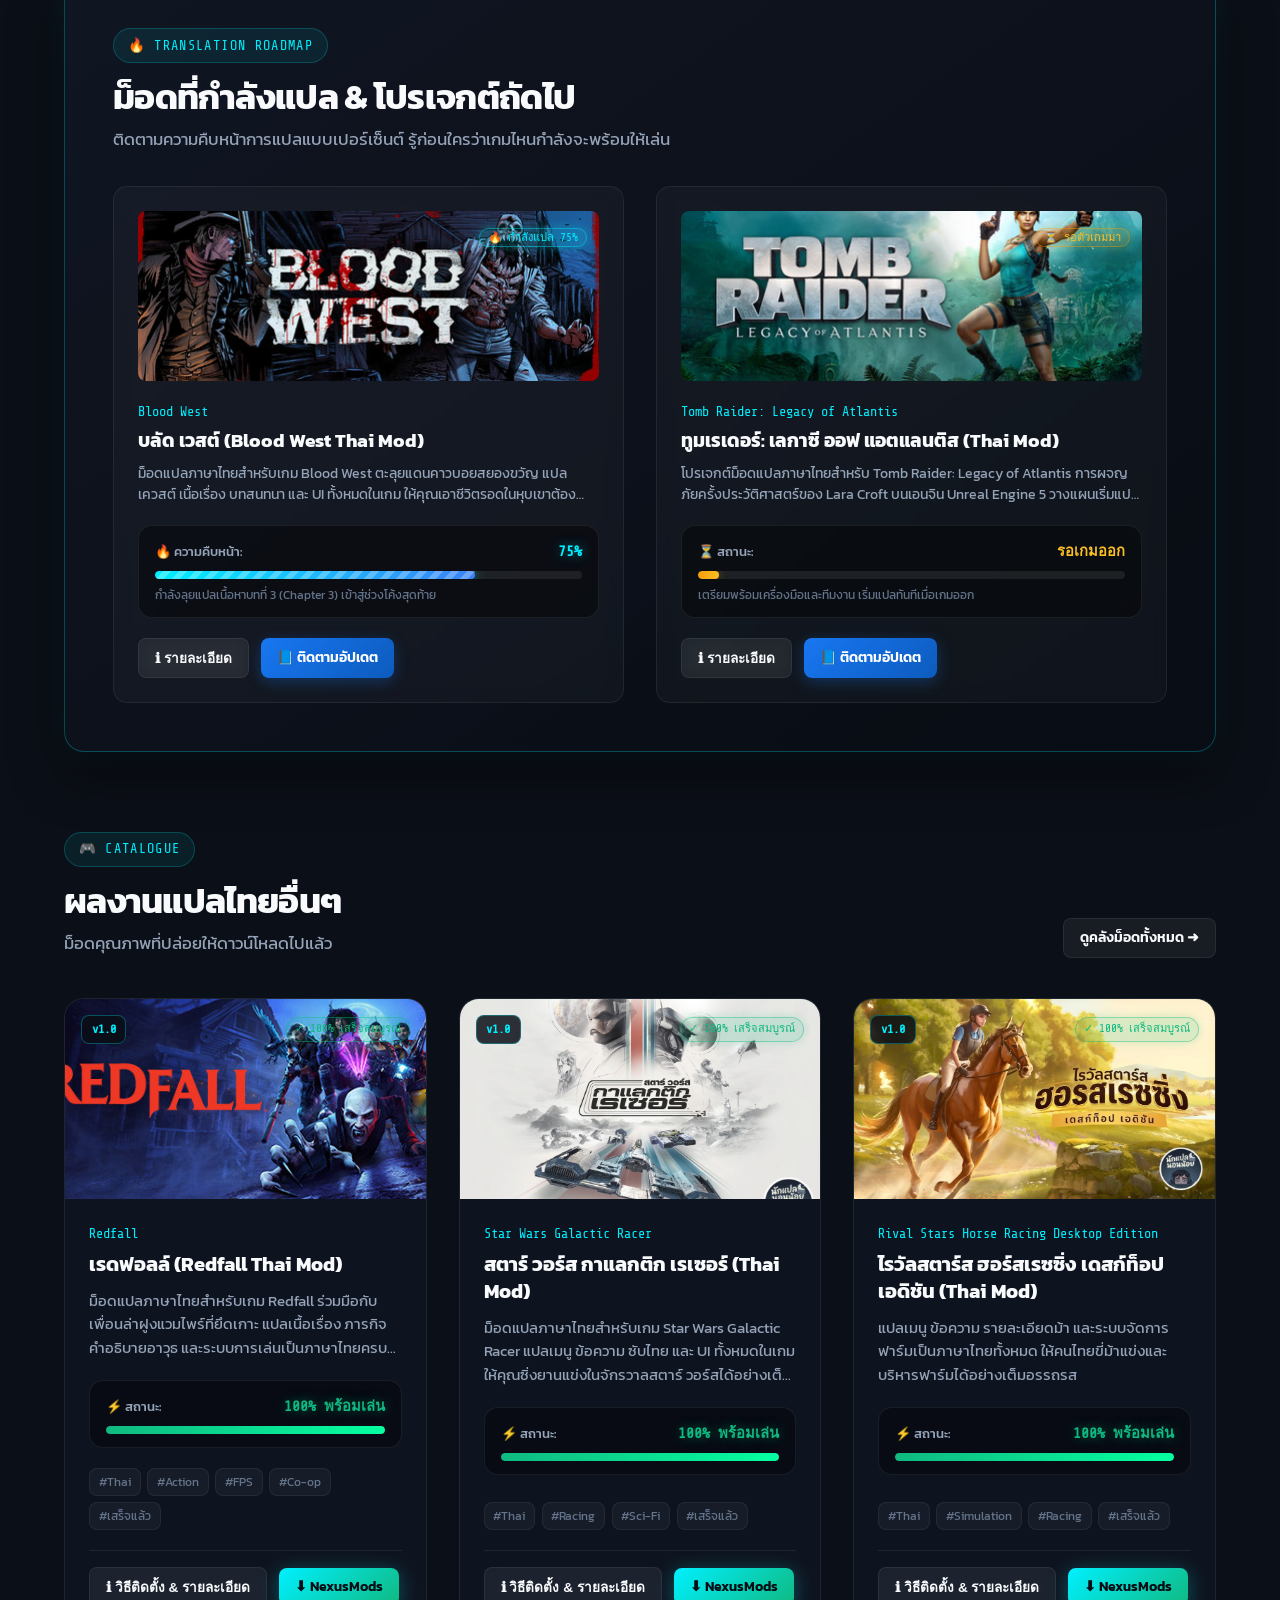
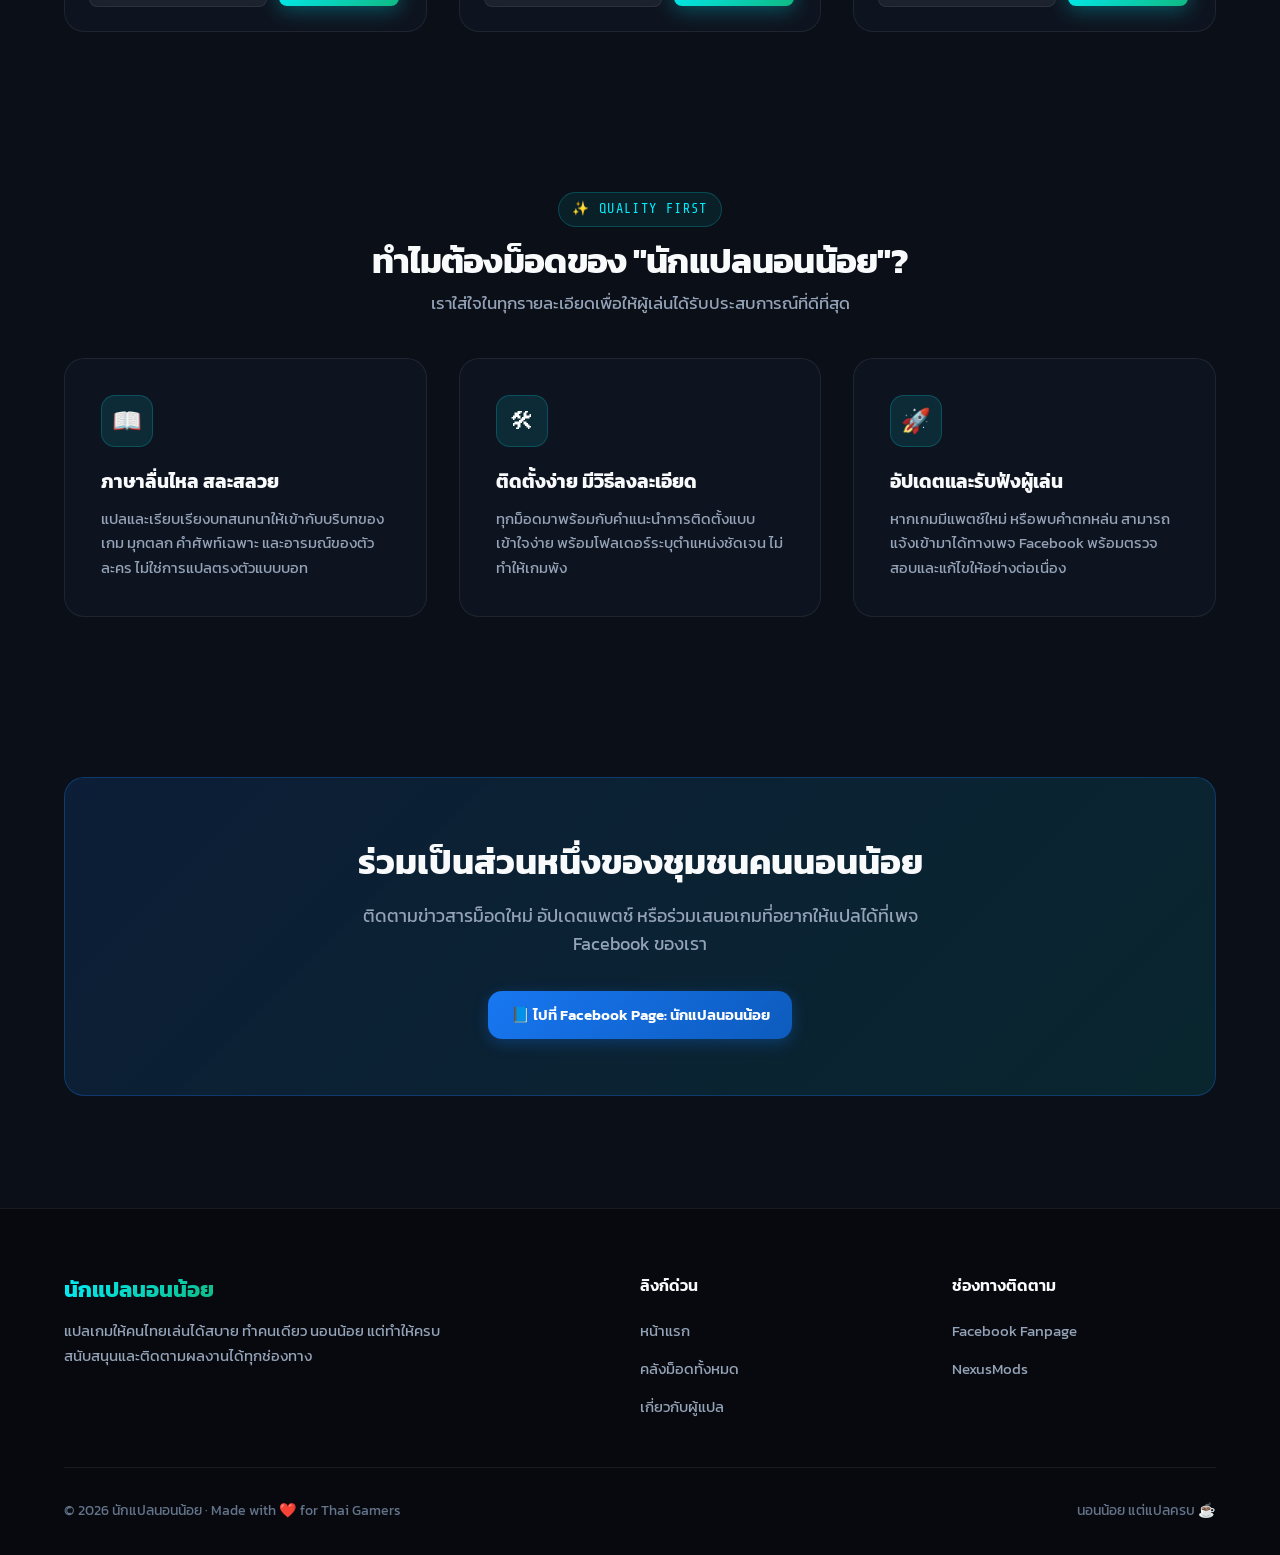
==== commit 7a17cd5e: "Add game" ====
--- a/index.html
+++ b/index.html
@@ -134,31 +134,31 @@
             <span class="badge-featured">NEW RELEASE</span>
             <span class="badge-version">v1.0 Ready</span>
           </div>
-          <p class="fm-game-title">STAR WARS GALACTIC RACER</p>
-          <h3 class="fm-title">สตาร์ วอร์ส กาแลกติก เรเซอร์ (Thai Mod)</h3>
+          <p class="fm-game-title">REDFALL</p>
+          <h3 class="fm-title">เรดฟอลล์ (Redfall Thai Mod)</h3>
           <p class="fm-desc">
-            ม็อดแปลภาษาไทยสำหรับเกม Star Wars Galactic Racer แปลเมนู ข้อความ ซับไทย และ UI ทั้งหมดในเกม ให้คุณซิ่งยานแข่งในจักรวาลสตาร์ วอร์สได้อย่างเต็มอรรถรส
+            ม็อดแปลภาษาไทยสำหรับเกม Redfall ร่วมมือกับเพื่อนล่าฝูงแวมไพร์ที่ยึดเกาะ แปลเนื้อเรื่อง ภารกิจ คำอธิบายอาวุธ และระบบการเล่นเป็นภาษาไทยครบวงจร แปลเสร็จสมบูรณ์โดยรวมเรียบร้อย
           </p>
 
           <ul class="fm-highlights-list">
-            <li>แปลเมนูหลักและการตั้งค่า 100%</li>
-            <li>แปลซับไตเติลและบทสนทนา</li>
-            <li>แปลสเปกยานในโรงรถ</li>
-            <li>ฟอนต์ไทยคมชัด สบายตา</li>
+            <li>แปลเนื้อเรื่องหลักและคัตซีน 100%</li>
+            <li>แปลรายละเอียดอาวุธและสกิลฮีโร่</li>
+            <li>แปลบันทึกลึกลับรอบเมือง Redfall</li>
+            <li>รองรับทั้ง Solo และ Co-op</li>
           </ul>
 
           <div class="fm-actions">
-            <a href="https://www.nexusmods.com/starwarsgalacticracer/mods/38?published=1" target="_blank" rel="noopener" class="btn btn-primary">
+            <a href="https://www.nexusmods.com/redfall/mods/12?tab=description" target="_blank" rel="noopener" class="btn btn-primary">
               ⬇ ดาวน์โหลด (NexusMods)
             </a>
-            <button type="button" class="btn btn-secondary open-detail-btn" data-id="star-wars-galactic-racer">
+            <button type="button" class="btn btn-secondary open-detail-btn" data-id="redfall">
               ℹ วิธีติดตั้ง & รายละเอียด
             </button>
           </div>
         </div>
 
         <div class="fm-visual">
-          <img src="assets/star-wars-galactic-racer-cover.jpg" alt="Star Wars Galactic Racer Thai Mod" loading="lazy">
+          <img src="assets/redfall-cover.jpg" alt="Redfall Thai Mod" loading="lazy">
         </div>
       </div>
     </div>
@@ -312,7 +312,7 @@
   </footer>
 
   <!-- Scripts with Cache-Busting -->
-  <script src="assets/mods-data.js?v=3.2"></script>
-  <script src="assets/script.js?v=3.2"></script>
+  <script src="assets/mods-data.js?v=3.3"></script>
+  <script src="assets/script.js?v=3.3"></script>
 </body>
 </html>
